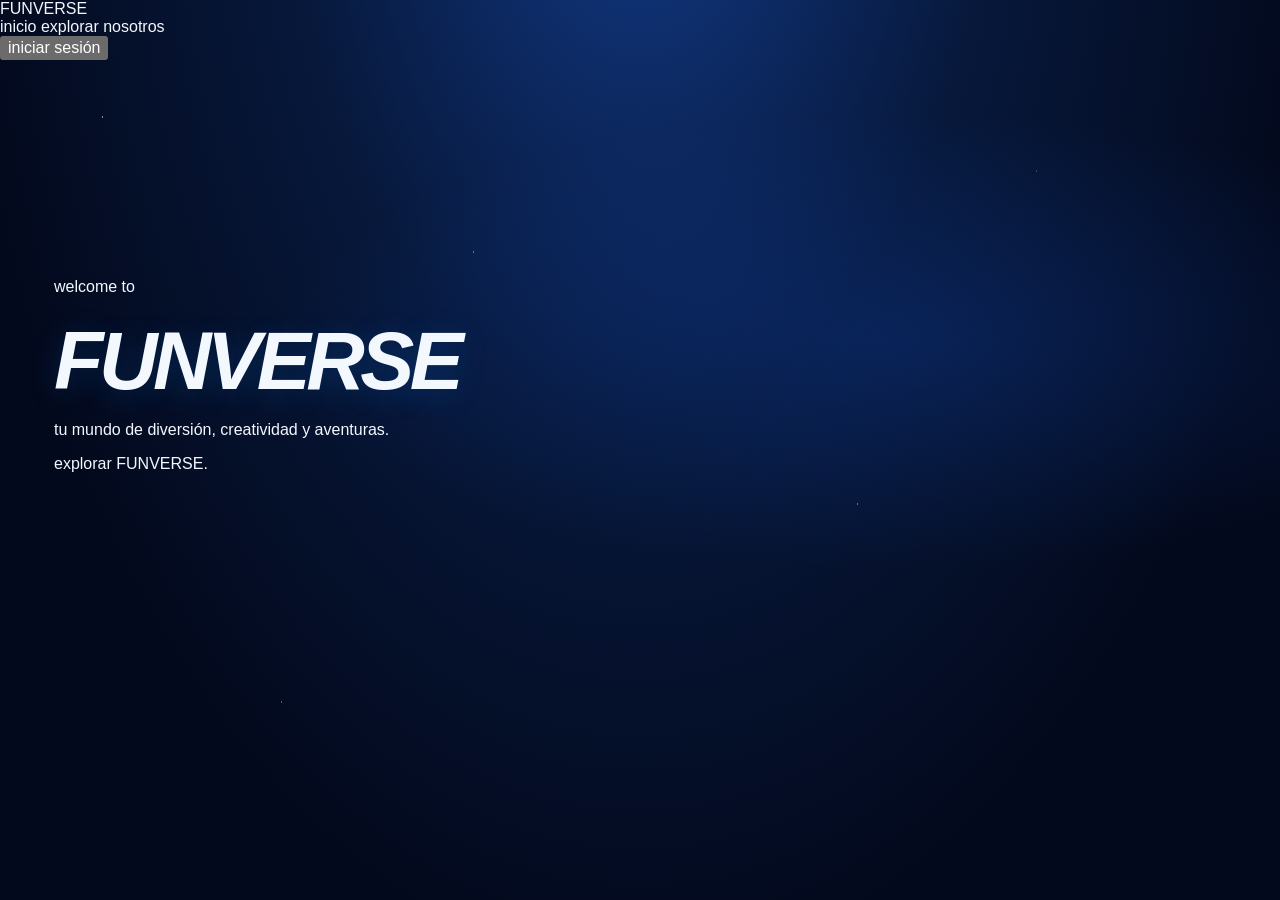
==== index.html @ 1fafbb7d "Add files via upload" ====
<!DOCTYPE html>

<html lang="es">

<head>
    <meta charset="UTF-8">
    <meta name="viewport" content="width=device-width, intial-scale=1.0">
    
    <title>FUNVERSE | Tu mundo de diversión</title>
    <link rel="stylesheet" href="style.css"
</head>
<body>
    <!-- ENCABEZADO -->
     <header class="navbar">
        <div class="logo">
            <span> FUNVERSE </span>
        </div>

        <NAV>
            <A href="#inicio">inicio</A>
            <A href="#secciones">explorar</A>
            <A href="#nosotros">nosotros</A>
        </NAV>

        <button class="login-button">
            iniciar sesión
        </button>
     </header>

     <!-- portada -->
      <main>
        <section class="hero" id="inicio">
            <div class="hero-content">
                <p class="welcome">welcome to</p>
                <h1>FUNVERSE</h1>

                <p class="subtitle">
                    tu mundo de diversión, creatividad y aventuras.
                </p>

                <a href="#secciones" class="explore-button">
                    explorar FUNVERSE.
                </a>
            </div>
        </section>

        <!-- secciones -->
         <section class
      </main>
</body>
---- style.css ----
:root{color-scheme:dark;--ink:#f9f7ff;--muted:#aaa7c3;--night:#111027;--night-2:#17152f;--line:rgba(255,255,255,.12);--violet:#a78bfa;--pink:#ff8bbb;--lime:#d1ff72;--orange:#ffbd73;--font-body:'DM Sans',sans-serif;--font-display:'Space Grotesk',sans-serif}
*{box-sizing:border-box}html{min-height:100%;overflow-y:auto;scroll-behavior:smooth;scroll-padding-top:86px}body{min-height:100vh;overflow-x:hidden;overflow-y:auto;margin:0;background:var(--night);color:var(--ink);font-family:var(--font-body);-webkit-font-smoothing:antialiased}a{color:inherit;text-decoration:none}button,input{font:inherit}.site-shell{overflow-x:clip;overflow-y:visible}.topbar{height:82px;max-width:1240px;padding:0 34px;margin:auto;display:flex;align-items:center;justify-content:space-between;position:relative;z-index:5;border-bottom:1px solid rgba(255,255,255,.07)}.brand{display:flex;align-items:center;gap:10px;font:700 18px var(--font-display);letter-spacing:.08em}.brand-light{font-weight:500;color:#c4bfdc}.brand-mark{height:29px;width:29px;border-radius:10px 10px 10px 3px;background:linear-gradient(145deg,#ff9bc5,#9d84ff 75%);display:grid;place-items:center;color:#fff;font-size:18px;box-shadow:0 0 22px #be89f548}.main-nav{display:flex;gap:38px;align-items:center;color:#c5c1d7;font-size:13px}.main-nav a,.text-link,.back-top{transition:color .2s}.main-nav a:hover,.text-link:hover,.back-top:hover{color:var(--pink)}.top-cta{padding:11px 17px;border:1px solid rgba(255,255,255,.24);border-radius:30px;font-weight:700;font-size:12px}.top-cta span{color:var(--lime);padding-left:7px}.menu-toggle{display:none}
.hero{max-width:1240px;min-height:615px;padding:83px 44px 78px;margin:auto;display:grid;grid-template-columns:1fr 1fr;align-items:center;position:relative}.hero-copy{z-index:1}.eyebrow{font-size:10px;letter-spacing:.17em;font-weight:800;color:#b7b0d2}.live-dot{display:inline-block;width:7px;height:7px;border-radius:50%;background:var(--lime);box-shadow:0 0 12px var(--lime);margin:0 8px 1px 0}.hero h1,.section-heading h2,.adventure h2,.assistant h2{font:700 clamp(48px,6vw,76px)/.99 var(--font-display);letter-spacing:-.065em;margin:25px 0 20px}.hero h1 span{color:var(--pink)}.hero-copy>p,.assistant-copy>p{max-width:410px;font-size:15px;line-height:1.75;color:#b9b5cb}.hero-actions{display:flex;align-items:center;gap:25px;margin-top:29px}.button{display:inline-flex;align-items:center;gap:19px;border-radius:30px;padding:14px 19px;font-size:12px;font-weight:800;transition:transform .2s,box-shadow .2s}.button:hover{transform:translateY(-2px)}.button-primary{background:var(--lime);color:#211e34;box-shadow:0 8px 30px #d1ff7227}.button-primary span{font-size:17px}.text-link{display:flex;align-items:center;gap:9px;font-size:11px;color:#d2cee0}.play-icon{border:1px solid #746d90;border-radius:50%;width:25px;height:25px;display:grid;place-items:center;font-size:8px;padding-left:2px}.hero-note{display:flex;align-items:center;gap:13px;margin-top:47px;color:#a8a2bd;font-size:10px;line-height:1.5}.hero-note strong{color:#f2efff}.avatar-stack{display:flex;padding-left:2px}.avatar-stack i{font-style:normal;width:27px;height:27px;display:grid;place-items:center;background:#272442;border:2px solid var(--night);border-radius:50%;margin-left:-4px;font-size:13px}.avatar-stack i:first-child{margin:0}.hero-art{height:430px;position:relative;display:grid;place-items:center}.orbit{position:absolute;border:1px solid rgba(195,161,255,.17);border-radius:50%;transform:rotate(-23deg)}.orbit-one{width:480px;height:245px}.orbit-two{width:380px;height:510px;transform:rotate(59deg);border-color:rgba(255,139,187,.11)}.planet{position:relative;width:258px;height:258px;border-radius:50%;background:radial-gradient(circle at 30% 25%,#ffe1b7 0 3%,transparent 4%),radial-gradient(circle at 34% 28%,#ffb6bc 0,#ee7bb7 31%,#a56dd9 66%,#5f5eae 100%);box-shadow:inset -25px -20px 45px #30276270,0 0 75px #c274ce38;display:grid;place-items:center;transform:rotate(-14deg)}.planet:before,.planet:after{content:'';position:absolute;border-radius:50%;background:#ffb5d2;opacity:.32}.planet:before{width:25px;height:16px;left:54px;top:82px;box-shadow:99px 78px #ffb5d2,43px 110px 0 -5px #ffd8ad}.planet:after{width:15px;height:15px;right:48px;top:55px;background:#fff1ce;opacity:.55}.planet-shine{position:absolute;inset:11px;border:1px solid #ffffff30;border-radius:50%}.planet-ring{position:absolute;width:355px;height:111px;border:8px solid transparent;border-top-color:#e6d2f2;border-bottom-color:#bb97dc;transform:rotate(-21deg);border-radius:50%;filter:drop-shadow(0 4px 5px #6c4b92)}.planet-face{position:absolute;top:113px;left:115px;color:#713772;font:700 33px var(--font-display);transform:rotate(14deg)}.planet-star{position:absolute;top:63px;right:70px;color:#fff3d1;font-size:15px}.spark{position:absolute;color:#fff;z-index:2}.spark-a{top:52px;right:85px;font-size:23px;color:var(--lime)}.spark-b{left:80px;bottom:89px;font-size:31px;color:#ffc37b}.spark-c{top:94px;left:102px;font-size:40px;color:var(--pink)}.float-card{position:absolute;z-index:3;display:flex;align-items:center;gap:10px;padding:11px 13px;border:1px solid #ffffff1d;background:#211e3bdb;backdrop-filter:blur(12px);border-radius:12px;box-shadow:0 13px 36px #09081850}.float-card b,.float-card small{display:block}.float-card b{font-size:10px}.float-card small{font-size:9px;color:#aaa5c2;margin-top:3px}.float-card-top{top:66px;left:10px}.float-card-bottom{bottom:63px;right:0}.mini-icon{width:30px;height:30px;border-radius:9px;display:grid;place-items:center}.mini-icon.pink{background:#ff8bbb24;color:var(--pink)}.mini-icon.yellow{background:#d1ff7220;color:var(--lime)}.card-arrow{color:#a69dca;margin-left:8px}.art-caption{position:absolute;right:18px;bottom:10px;font-size:8px;letter-spacing:.18em;color:#aaa5c2}.art-caption span{color:var(--pink);padding-left:5px}.scroll-cue{position:absolute;bottom:23px;left:46px;color:#77718f;font-size:8px;letter-spacing:.16em;display:flex;align-items:center;gap:10px}.scroll-cue span{height:27px;width:17px;border:1px solid #655e7f;border-radius:12px;position:relative}.scroll-cue span:after{content:'';position:absolute;top:5px;left:7px;width:2px;height:5px;background:var(--lime);border-radius:2px}
.worlds{max-width:1240px;margin:0 auto;padding:101px 44px 110px}.section-heading{display:flex;align-items:end;justify-content:space-between;margin-bottom:37px}.section-heading h2,.assistant h2{font-size:47px;line-height:1.06;margin:15px 0 0}.section-heading h2 span,.assistant h2 span{color:var(--violet)}.heading-star{color:var(--pink);margin-left:7px}.section-heading>p{color:#9994ae;font-size:12px;line-height:1.7;margin:0 0 4px}.world-grid{display:grid;grid-template-columns:repeat(4,1fr);gap:14px}.world-card{min-width:0;border-radius:17px;border:1px solid #ffffff13;background:#19172f;overflow:hidden;transition:transform .25s,border-color .25s}.world-card:hover{transform:translateY(-5px);border-color:#ffffff38}.card-number{display:block;padding:16px 16px 0;color:#aaa4bf;font-size:8px;letter-spacing:.14em;font-weight:800}.world-art{height:172px;margin:0 12px;position:relative;display:grid;place-items:center;overflow:hidden}.world-info{padding:14px 15px 17px;border-top:1px solid #ffffff10;display:flex;align-items:center;justify-content:space-between;gap:8px}.world-info b,.world-info small{display:block}.world-info b{font:700 12px var(--font-display);letter-spacing:.06em}.world-info small{font-size:9px;color:#9994ae;margin-top:5px;white-space:nowrap}.round-arrow{width:29px;height:29px;border:1px solid #ffffff24;border-radius:50%;display:grid;place-items:center;font-size:12px;color:#ded9f0;transition:background .2s,color .2s}.world-card:hover .round-arrow{background:var(--lime);color:#211e34}.card-games{background:linear-gradient(145deg,#242044,#18162e)}.card-friends{background:linear-gradient(145deg,#2a1c3c,#18162e)}.card-academy{background:linear-gradient(145deg,#1d2940,#18162e)}.card-assistant{background:linear-gradient(145deg,#33213b,#18162e)}.game-planet{height:96px;width:96px;border-radius:50%;display:grid;place-items:center;font-size:44px;background:radial-gradient(circle at 33% 30%,#fff1ad,#ffae86 45%,#bf6ddb 95%);box-shadow:0 0 40px #ffac9d55;transform:rotate(-12deg)}.game-orbit{position:absolute;font-size:25px;top:28px;right:57px;color:#ffca7e}.mini-moon{position:absolute;color:#c5a9ff;bottom:27px;left:65px;font-size:15px}.friend{position:absolute;width:69px;height:78px;display:grid;place-items:center;font-size:42px;filter:drop-shadow(0 8px 7px #08071670)}.friend-one{left:27px;top:48px;transform:rotate(-10deg)}.friend-two{left:88px;top:29px;z-index:1;font-size:53px}.friend-three{right:24px;top:52px;transform:rotate(10deg)}.friend-heart{position:absolute;right:45px;top:31px;color:var(--pink);font-size:15px}.book{position:absolute;display:grid;place-items:center;border-radius:5px 13px 13px 5px;box-shadow:7px 10px 17px #0d0b1c75}.book-back{height:83px;width:62px;transform:rotate(14deg) translate(20px,-4px);background:#8e80e8;color:#e9d5ff;font-size:24px}.book-front{height:100px;width:78px;transform:rotate(-8deg) translate(-10px,3px);background:#ffc477;color:#562f69;font:700 40px var(--font-display);border-left:5px solid #ff9f84}.academy-spark{position:absolute;color:var(--lime);right:52px;top:35px;font-size:25px}.bot-aura{position:absolute;width:120px;height:120px;border-radius:50%;background:#be73df20;box-shadow:0 0 45px #c47bdb30}.bot-face{z-index:1;position:relative;width:96px;height:79px;border:3px solid #e9c2ff;border-radius:27px;background:linear-gradient(145deg,#a66bd0,#695cc0);box-shadow:inset -8px -9px 17px #44378580,0 13px 24px #120d2d8c;display:flex;justify-content:center;gap:15px;padding-top:22px}.bot-face i{width:8px;height:10px;border-radius:50%;background:#fff2cf;box-shadow:0 0 8px #fff}.bot-face b{position:absolute;top:43px;font:700 20px var(--font-display);color:#fff2cf}.bot-spark{position:absolute;right:53px;top:39px;color:var(--lime);font-size:20px}
.adventure{position:relative;max-width:1152px;min-height:336px;margin:0 auto 100px;padding:59px 66px;overflow:hidden;border:1px solid #ffffff10;border-radius:24px;background:linear-gradient(110deg,#36274e,#2d2948 56%,#242648)}.adventure:before{content:'';position:absolute;inset:0;background:radial-gradient(ellipse at 76% 45%,#9872c64a,transparent 38%);pointer-events:none}.adventure-glow{position:absolute;width:240px;height:240px;border-radius:50%;background:#ff8bbb13;filter:blur(50px);right:0;top:20px}.adventure-copy{position:relative;z-index:2}.adventure h2{font-size:39px;line-height:1.12;letter-spacing:-.05em;margin:17px 0 11px}.adventure h2 span{color:var(--pink)}.adventure-copy>p{font-size:11px;color:#c3bdd3;max-width:355px;line-height:1.7;margin:0 0 19px}.button-light{background:#fff1;color:#fff;border:1px solid #ffffff55;padding:12px 16px}.button-light span{font-size:16px;color:var(--lime)}.adventure-scene{position:absolute;right:65px;top:0;width:410px;height:100%;display:grid;place-items:center}.scene-orbit{position:absolute;width:360px;height:130px;border:1px solid #ffffff38;border-radius:50%;transform:rotate(-17deg)}.scene-planet{width:177px;height:177px;border-radius:50%;background:radial-gradient(circle at 32% 28%,#d5c3ff,#8f75d7 46%,#57439f 100%);box-shadow:inset -17px -14px 28px #3b2f8a75,0 0 54px #a887ff55;display:grid;place-items:center;transform:rotate(-13deg);position:relative}.scene-planet:after{content:'';position:absolute;width:245px;height:71px;border:7px solid #ffb587;border-left-color:#ffdcaf;border-right-color:#fa9eac;border-radius:50%;transform:rotate(-19deg);filter:drop-shadow(0 5px 6px #241c48)}.scene-planet span{font:700 25px var(--font-display);color:#fff4da;transform:rotate(13deg);text-shadow:0 2px 8px #6048a2}.scene-stars{position:absolute;top:45px;left:33px;color:#f4dcff;font-size:16px;line-height:2;letter-spacing:.2em}.scene-comet{position:absolute;right:30px;top:65px;color:var(--lime);font-size:27px}.scene-label{position:absolute;bottom:38px;right:28px;color:#c7bddc;font-size:8px;letter-spacing:.16em}.scene-label span{color:var(--lime);letter-spacing:.4em;margin-left:9px}
.assistant{max-width:1070px;margin:0 auto;padding:5px 44px 109px;display:grid;grid-template-columns:.9fr 1fr;gap:85px;align-items:center}.assistant-visual{height:300px;position:relative;display:grid;place-items:center}.assistant-orbit{width:240px;height:240px;border:1px solid #c58cf62b;border-radius:50%;position:absolute;box-shadow:0 0 60px #a974d815}.assistant-orbit:before,.assistant-orbit:after{content:'';position:absolute;border:1px solid #ff9bcb2a;border-radius:50%;inset:19px;transform:rotate(56deg) scaleX(1.45)}.assistant-orbit:after{inset:35px;transform:rotate(-50deg) scaleX(1.6)}.assistant-bot{position:relative;z-index:1;width:150px;height:144px;border:4px solid #e6c1ff;border-radius:47px;background:linear-gradient(145deg,#b379dc,#7762d1 70%,#6059b7);box-shadow:inset -14px -15px 22px #51449f94,0 15px 45px #9463d84a;display:grid;place-items:center}.antenna{position:absolute;height:24px;width:4px;background:#e6c1ff;top:-24px;left:69px}.antenna:before{content:'';position:absolute;width:12px;height:12px;border-radius:50%;background:var(--lime);left:-4px;top:-8px;box-shadow:0 0 12px #d1ff72}.bot-glass{position:relative;width:112px;height:72px;background:#352d70;border:3px solid #d7b7ff;border-radius:26px;display:flex;justify-content:center;gap:25px;padding-top:18px;box-shadow:inset 0 0 16px #1b1945}.bot-glass span{height:12px;width:12px;border-radius:50%;background:#dbffad;box-shadow:0 0 13px #d1ff72}.bot-glass b{position:absolute;top:38px;font:700 26px var(--font-display);color:#ffd4ea}.bot-cheek{position:absolute;top:89px;width:13px;height:8px;border-radius:50%;background:#ff9bca}.bot-cheek.left{left:20px}.bot-cheek.right{right:20px}.assistant-star{position:absolute;font-size:24px;color:var(--lime)}.star-left{left:50px;top:71px}.star-right{right:30px;bottom:77px;color:var(--pink);font-size:29px}.assistant-tag{position:absolute;bottom:7px;padding:9px 14px;border-radius:20px;border:1px solid #ffffff1c;background:#201c3b;color:#f5efff;font-size:9px;font-weight:800;letter-spacing:.1em}.assistant-tag span{color:#aaa3bf;font-weight:500;letter-spacing:0;margin-left:7px}.assistant h2{font-size:49px;margin:14px 0}.assistant-copy>p{font-size:12px;max-width:395px;margin:0 0 18px}.idea-form{max-width:380px;display:flex;background:#1a1831;border:1px solid #ffffff24;border-radius:30px;padding:5px 5px 5px 17px;transition:border-color .2s}.idea-form:focus-within{border-color:#b58df4}.idea-form input{flex:1;min-width:0;background:transparent;border:0;outline:0;color:#fff;font-size:11px}.idea-form input::placeholder{color:#77728f}.idea-form button{width:34px;height:34px;border:0;border-radius:50%;background:var(--lime);color:#242039;font-size:19px;cursor:pointer;transition:transform .2s}.idea-form button:hover{transform:translateX(2px)}.demo-note{font-size:9px!important;color:#89839f!important;margin:9px 0 0!important}.assistant-reply{min-height:19px;font-size:11px;color:var(--lime);margin-top:8px;line-height:1.5}.manifesto{padding:69px 20px 63px;text-align:center;background:linear-gradient(180deg,#17152f,#1d1939);border-top:1px solid #ffffff0c;border-bottom:1px solid #ffffff0c}.manifesto-inner{position:relative;max-width:730px;margin:auto}.manifesto-star{font-size:18px;color:var(--pink)}.manifesto p{font:600 clamp(23px,3vw,34px)/1.38 var(--font-display);letter-spacing:-.035em;margin:13px 0 17px}.manifesto p span{color:#c4a4ff}.manifesto-note{font-size:8px;color:#8d86a7;letter-spacing:.19em}.footer{max-width:1240px;margin:auto;min-height:88px;padding:20px 34px;display:flex;align-items:center;justify-content:space-between}.footer .brand{font-size:14px}.footer .brand-mark{width:24px;height:24px;font-size:14px;border-radius:8px 8px 8px 3px}.footer p{font-size:10px;color:#9690aa}.footer p span{color:var(--pink)}.back-top{font-size:10px;color:#c4bfd3}.sr-only{position:absolute;width:1px;height:1px;padding:0;margin:-1px;overflow:hidden;clip:rect(0,0,0,0);white-space:nowrap;border:0}
@media(max-width:900px){.hero{padding-left:32px;padding-right:32px;grid-template-columns:1.04fr .96fr}.hero-art{transform:scale(.83);margin:0 -30px}.worlds{padding-left:32px;padding-right:32px}.world-grid{grid-template-columns:repeat(2,1fr)}.world-art{height:165px}.adventure{margin-left:30px;margin-right:30px;padding-left:45px}.adventure-scene{right:15px;transform:scale(.8)}.assistant{gap:38px;padding-left:32px;padding-right:32px}}
@media(max-width:650px){html{scroll-padding-top:70px}.topbar{height:68px;padding:0 20px}.brand{font-size:16px}.brand-mark{width:26px;height:26px}.top-cta{padding:9px 12px;font-size:10px;margin-left:auto;margin-right:11px}.menu-toggle{display:flex;order:3;width:35px;height:35px;background:transparent;border:1px solid #ffffff2e;border-radius:50%;flex-direction:column;align-items:center;justify-content:center;gap:5px}.menu-toggle span{width:13px;height:1px;background:#fff}.main-nav{display:none;position:absolute;top:61px;left:12px;right:12px;padding:16px;background:#211e3b;border:1px solid #ffffff22;border-radius:14px;box-shadow:0 18px 40px #080715a6;flex-direction:column;align-items:stretch;gap:0}.main-nav.open{display:flex}.main-nav a{padding:13px 10px;border-bottom:1px solid #ffffff10}.main-nav a:last-child{border:0}.hero{padding:61px 23px 56px;display:flex;flex-direction:column;align-items:stretch;min-height:0}.hero h1{font-size:clamp(51px,13vw,68px);margin:20px 0 16px}.hero-copy>p{font-size:13px;max-width:360px}.hero-actions{gap:14px;flex-wrap:wrap;margin-top:22px}.button{padding:13px 15px;gap:11px;font-size:11px}.text-link{font-size:10px}.hero-note{margin-top:25px}.hero-art{height:315px;transform:scale(.76);transform-origin:top center;margin:24px -55px -47px}.planet{width:235px;height:235px}.orbit-one{width:420px;height:220px}.orbit-two{height:450px}.float-card-top{left:4px}.float-card-bottom{right:0}.scroll-cue{display:none}.worlds{padding:69px 20px 75px}.section-heading{display:block;margin-bottom:24px}.section-heading h2{font-size:40px}.section-heading>p{margin-top:13px}.world-grid{gap:10px}.world-card{border-radius:14px}.card-number{font-size:7px;padding:13px 11px 0}.world-art{height:132px;margin:0 5px}.world-info{padding:12px 10px 13px;align-items:flex-start}.world-info b{font-size:10px}.world-info small{font-size:8px;white-space:normal;line-height:1.4;max-width:120px}.round-arrow{width:25px;height:25px;flex:0 0 25px;font-size:11px}.game-planet{width:76px;height:76px;font-size:36px}.friend-one{left:8px}.friend-two{left:57px}.friend-three{right:7px}.book-front{transform:rotate(-8deg) translate(-10px,3px) scale(.87)}.book-back{transform:rotate(14deg) translate(16px,-4px) scale(.87)}.adventure{margin:0 17px 74px;padding:37px 25px 230px;border-radius:19px}.adventure h2{font-size:32px}.adventure-copy>p{font-size:10px}.adventure-scene{top:auto;bottom:-13px;right:50%;transform:translateX(50%) scale(.68);transform-origin:center bottom;height:250px;width:390px}.scene-label{bottom:27px}.assistant{display:flex;flex-direction:column;gap:28px;padding:0 24px 69px;align-items:stretch}.assistant-visual{order:2;height:250px}.assistant-copy{order:1}.assistant h2{font-size:43px}.assistant-copy>p{font-size:11px}.assistant-orbit{width:207px;height:207px}.assistant-bot{transform:scale(.86)}.manifesto{padding:52px 18px}.manifesto p{font-size:24px}.manifesto-note{font-size:7px}.footer{padding:18px 20px;min-height:75px}.footer .brand{font-size:12px;gap:7px}.footer .brand-mark{width:21px;height:21px;font-size:12px}.footer p{max-width:105px;text-align:center;font-size:8px;line-height:1.5}.back-top{font-size:8px}}
@media(prefers-reduced-motion:reduce){*,*::before,*::after{scroll-behavior:auto!important;transition:none!important}}

/* Tres mundos de juego */
.world-grid{grid-template-columns:repeat(3,minmax(0,1fr))}.tile-art{height:172px}.jenga-art{background:radial-gradient(ellipse at 50% 80%,#f5b97725,transparent 57%)}.jenga-stack{position:relative;width:112px;height:111px;display:flex;flex-direction:column-reverse;justify-content:center;gap:3px;transform:perspective(260px) rotateX(8deg);filter:drop-shadow(0 13px 11px #08071670)}.jenga-stack i{height:9px;width:100%;border-radius:3px;background:linear-gradient(90deg,#c27782,#f4ba8d 24%,#f8d3a0 68%,#d7858b);border:1px solid #ffd9b743;position:relative}.jenga-stack i:nth-child(3n+2){width:86%;align-self:center;background:linear-gradient(90deg,#7d75cb,#a99eea 32%,#c6aff3 71%,#8277d0)}.jenga-stack i:nth-child(4n){transform:translateX(8px) rotate(-4deg)}.jenga-stack i:nth-child(7){transform:translateX(-8px) rotate(4deg);background:#f3c579}.jenga-art .game-orbit{top:32px;right:34px}.gato-art{background:radial-gradient(ellipse at 50% 60%,#dc8cf525,transparent 62%)}.gato-mark{position:absolute;font:700 61px var(--font-display);text-shadow:0 0 22px currentColor}.gato-x{color:#ff9dc7;left:46px;top:27px;transform:rotate(-9deg)}.gato-o{color:#a9a0ff;right:42px;top:55px;font-size:64px}.gato-x2{color:#d3ff7d;right:59px;top:17px;font-size:33px}.blocks-art{background:radial-gradient(ellipse at 50% 65%,#85a5ff26,transparent 65%);font:700 45px var(--font-display);color:#b69bff;display:grid;grid-template-columns:repeat(3,42px);grid-template-rows:repeat(2,42px);gap:3px;align-content:center;justify-content:center;text-shadow:0 5px 13px #a18cff80}.blocks-art span:nth-child(2){color:#ff9cbd;transform:translateY(17px)}.blocks-art span:nth-child(3){color:#d2ff77;transform:translateX(20px)}.blocks-art span:nth-child(4){color:#ffcb79;transform:translateY(13px)}
.jenga-section{max-width:1152px;margin:0 auto 84px;padding:42px;display:grid;grid-template-columns:.72fr 1.28fr;gap:38px;align-items:center;border:1px solid #ffffff13;border-radius:25px;background:linear-gradient(130deg,#201b3d,#19172f 56%,#292143);box-shadow:0 30px 90px #07061545}.jenga-copy h2{font:700 clamp(41px,4.7vw,58px)/.99 var(--font-display);letter-spacing:-.065em;margin:18px 0}.jenga-copy h2 span{color:var(--orange)}.jenga-copy>p{font-size:12px;line-height:1.8;color:#b9b5cb;max-width:320px}.jenga-tip{margin-top:22px;font-size:10px;color:#d8d3e7}.jenga-tip span{color:var(--lime);margin-right:7px}.jenga-controls{display:flex;flex-direction:column;align-items:flex-start;gap:13px;margin-top:23px}.jenga-controls #jenga-status{font-size:10px;color:#aaa4bd}.jenga-controls #jenga-score{color:var(--lime);font-size:15px}.jenga-board{position:relative;overflow:hidden;border:1px solid #ffffff1a;border-radius:17px;background:radial-gradient(ellipse at 50% 75%,#8a67cc21,transparent 63%),linear-gradient(160deg,#141329,#1b1933);box-shadow:inset 0 0 45px #08071775}.jenga-topline,.jenga-footer{height:36px;display:flex;justify-content:space-between;align-items:center;padding:0 15px;color:#8983a2;font-size:8px;letter-spacing:.13em}.physics-label{color:#c9c4dc}.physics-label i,.buddy-dot{display:inline-block;width:6px;height:6px;border-radius:50%;background:#d1ff72;box-shadow:0 0 10px #d1ff72;margin-right:5px}.jenga-board canvas{display:block;width:100%;aspect-ratio:1.58;touch-action:none;cursor:grab}.jenga-board canvas:active{cursor:grabbing}.jenga-footer{border-top:1px solid #ffffff10;color:#79738e}.physics-error{padding:14px;color:#ffbe88;font-size:11px;text-align:center}.coming-games{max-width:1152px;margin:-22px auto 90px;padding:0 0;display:grid;grid-template-columns:1fr 1fr;gap:14px}.coming-card{scroll-margin-top:95px;border:1px solid #ffffff13;border-radius:16px;background:#19172f;padding:19px;display:flex;align-items:center;gap:15px;position:relative;overflow:hidden}.coming-card:after{content:'';position:absolute;width:100px;height:100px;right:-37px;top:-43px;border-radius:50%;background:#ac8eff12;filter:blur(5px)}.coming-icon{flex:0 0 52px;height:52px;display:grid;place-items:center;border-radius:14px;background:#ac8eff1c;color:#c0a6ff;font:700 21px var(--font-display)}.blocks-mini{color:#ffa4c6;background:#ff9bc61c}.coming-card .eyebrow{font-size:8px}.coming-card h3{font:700 16px var(--font-display);margin:7px 0 4px}.coming-card p{margin:0;color:#9f99b5;font-size:10px}.coming-lock{position:absolute;right:19px;color:#8f83b0;font-size:16px}
.buddy-dock{position:fixed;z-index:12;right:22px;bottom:20px;display:flex;flex-direction:column;align-items:flex-end;gap:10px}.buddy-button{height:52px;padding:5px 15px 5px 6px;border:1px solid #ffffff40;border-radius:30px;background:#282342;color:#f8f5ff;display:flex;align-items:center;gap:9px;font:700 9px var(--font-display);letter-spacing:.08em;box-shadow:0 10px 34px #06051190;cursor:pointer}.buddy-avatar{position:relative;width:38px;height:38px;border-radius:50%;background:linear-gradient(140deg,#b783eb,#7366d2);border:2px solid #e9cbff;display:flex;align-items:center;justify-content:center;gap:5px}.buddy-avatar i{height:5px;width:5px;border-radius:50%;background:#e5ffb8}.buddy-avatar b{position:absolute;top:17px;color:#ffe1f0;font-size:11px}.buddy-ping{width:7px;height:7px;background:var(--lime);border-radius:50%;box-shadow:0 0 8px var(--lime);margin-left:1px}.buddy-panel{width:264px;border-radius:18px;padding:15px;background:#211e3b;border:1px solid #ffffff27;box-shadow:0 15px 50px #050411b8}.buddy-panel-head{display:flex;align-items:center;font:700 10px var(--font-display);letter-spacing:.08em}.buddy-panel-head button{margin-left:auto;border:0;background:transparent;color:#cfc7e5;font-size:19px;cursor:pointer}.buddy-panel>p{font-size:11px;line-height:1.55;color:#c1bad4}.buddy-suggestions{display:flex;flex-direction:column;gap:6px}.buddy-suggestions button{border:1px solid #ffffff1a;border-radius:10px;background:#ffffff08;color:#e6dff5;text-align:left;padding:9px 10px;font-size:10px;cursor:pointer}.buddy-suggestions button:hover{border-color:#c1a1ff;color:white}.buddy-reply{min-height:29px;margin-top:10px;padding:9px;border-radius:9px;background:#d1ff7210;color:#d7ff9f;font-size:10px;line-height:1.5}
@media(max-width:900px){.world-grid{grid-template-columns:repeat(2,minmax(0,1fr))}.jenga-section{margin-left:25px;margin-right:25px;padding:28px;gap:23px}.coming-games{margin-left:25px;margin-right:25px}.tile-art{height:152px}}
@media(max-width:650px){.world-grid{grid-template-columns:1fr}.world-card{display:grid;grid-template-columns:1fr 1fr;grid-template-rows:27px 1fr;align-items:center;min-height:145px}.world-card .card-number{grid-column:1/-1}.world-art{grid-column:1;grid-row:2;height:105px;width:auto}.world-info{grid-column:2;grid-row:2;border-top:0;padding:8px 12px 8px 0}.world-info small{max-width:150px}.jenga-section{display:flex;flex-direction:column;align-items:stretch;margin:0 17px 60px;padding:26px 18px;gap:23px;border-radius:19px}.jenga-copy h2{font-size:43px;margin:13px 0}.jenga-copy>p{font-size:11px}.jenga-controls{flex-direction:row;align-items:center;justify-content:space-between;margin-top:16px}.jenga-controls .button{font-size:10px}.jenga-board{border-radius:13px}.jenga-topline,.jenga-footer{padding:0 10px;font-size:7px}.coming-games{display:flex;flex-direction:column;margin:0 17px 64px;gap:10px}.coming-card{padding:15px}.coming-icon{width:45px;height:45px;flex-basis:45px}.coming-card h3{font-size:14px}.coming-card p{max-width:205px;line-height:1.4}.buddy-dock{right:12px;bottom:12px}.buddy-button{height:47px;font-size:8px}.buddy-avatar{width:35px;height:35px}.buddy-panel{width:min(264px,calc(100vw - 24px))}}

.assistant-messages,.buddy-messages{display:flex;flex-direction:column;gap:7px;overflow:auto;overscroll-behavior:contain;scrollbar-width:thin;scrollbar-color:#6e638c transparent}.assistant-messages{max-width:400px;max-height:190px;margin:12px 0}.buddy-messages{max-height:210px;margin:8px 0}.chat-bubble{width:fit-content;max-width:92%;padding:9px 11px;border-radius:12px;font-size:10px;line-height:1.55;white-space:pre-wrap;overflow-wrap:anywhere}.from-assistant{align-self:flex-start;background:#a985ed19;border:1px solid #c7a8ff20;color:#e9e2f7;border-bottom-left-radius:4px}.from-user{align-self:flex-end;background:#d1ff7217;border:1px solid #d1ff7224;color:#e8ffd1;border-bottom-right-radius:4px}.buddy-form{display:flex;gap:5px;padding:4px 5px 4px 11px;border-radius:23px;border:1px solid #ffffff2a;background:#17152f}.buddy-form:focus-within{border-color:#b99cf4}.buddy-form input{width:100%;min-width:0;border:0;outline:0;background:transparent;color:#fff;font-size:10px}.buddy-form input::placeholder{color:#817a98}.buddy-form button{flex:0 0 30px;height:30px;border:0;border-radius:50%;background:var(--lime);color:#241f39;font-size:17px;cursor:pointer}.buddy-suggestions{display:flex;gap:6px;margin-top:8px}.buddy-suggestions button{flex:1;min-width:0;text-align:center;font-size:9px;padding:7px 5px}.buddy-privacy{margin:8px 2px 0!important;font-size:8px!important;color:#88819d!important}

/* Juegos completos, biblioteca y acceso de FUNVERSE */
[hidden]{display:none!important}.top-actions{display:flex;align-items:center;gap:10px}.account-button{padding:10px 14px;border:1px solid #ffffff20;border-radius:28px;background:#ffffff08;color:#eee9fa;font-size:11px;font-weight:700;cursor:pointer;transition:border-color .2s,background .2s}.account-button:hover{border-color:#c4a7ff90;background:#a985ed20}
button:focus-visible,a:focus-visible,input:focus-visible,select:focus-visible,video:focus-visible{outline:2px solid var(--lime);outline-offset:3px}
.play-section{max-width:1152px;margin:0 auto 88px;display:grid;gap:18px}.play-card{scroll-margin-top:95px;position:relative;border:1px solid #ffffff14;border-radius:24px;background:linear-gradient(135deg,#211d3c,#19172f 58%,#25203e);box-shadow:0 25px 70px #07061535;overflow:hidden}.gato-game{padding:38px 46px;display:grid;grid-template-columns:.82fr 1fr;gap:45px;align-items:center}.play-copy h2,.block-game-head h2{font:700 clamp(38px,4.4vw,53px)/.97 var(--font-display);letter-spacing:-.065em;margin:15px 0}.play-copy h2 span,.block-game-head h2 span{color:#c2a5ff}.play-copy>p{max-width:315px;color:#b9b5cb;font-size:12px;line-height:1.8}.game-status{min-height:37px;margin:18px 0 10px;color:#d9d2eb;font-size:11px}.gato-game .button{margin-top:5px}.tic-area{justify-self:center;width:min(100%,390px)}.tic-board{display:grid;grid-template-columns:repeat(3,minmax(0,1fr));gap:9px;padding:12px;border:1px solid #ffffff16;border-radius:21px;background:radial-gradient(ellipse at 50% 10%,#a881ed20,transparent 75%),#141329;box-shadow:inset 0 0 45px #09081950}.tic-cell{aspect-ratio:1;border:1px solid #ffffff12;border-radius:14px;background:#ffffff07;color:#fff;font:700 clamp(45px,8vw,68px)/1 var(--font-display);cursor:pointer;transition:background .17s,transform .17s,border-color .17s}.tic-cell:not(:disabled):hover{transform:scale(.96);background:#b79af31c;border-color:#c4a7ff80}.tic-cell:disabled{cursor:default}.tic-cell.mark-x{color:#ff9fc7;text-shadow:0 0 25px #ff8bbb5c}.tic-cell.mark-o{color:#bca5ff;text-shadow:0 0 25px #a78bfa60}.tic-legend{display:flex;justify-content:center;align-items:center;flex-wrap:wrap;gap:14px;padding:13px 4px 0;color:#aaa4bd;font-size:9px}.tic-legend b{font-size:13px}.tic-x{color:#ff9fc7}.tic-o{color:#bca5ff}.tic-note{color:#77728e}
.block-game{padding:35px 42px;background:linear-gradient(135deg,#1d2940,#19172f 57%,#282344)}.block-game-head{display:flex;align-items:flex-start;justify-content:space-between;gap:20px}.block-game-head h2{font-size:43px;margin-bottom:23px}.button-quiet{border:1px solid #ffffff28;background:#ffffff08;color:#f3edff;padding:11px 15px;cursor:pointer}.button-quiet:hover{background:#ffffff13}.block-layout{display:grid;grid-template-columns:minmax(0,1fr) 190px;gap:28px;align-items:start}.block-scoreline{display:flex;justify-content:space-between;max-width:510px;margin:0 auto 10px;color:#89839f;font-size:8px;letter-spacing:.13em}.block-scoreline b{color:#e9e2f7;font:700 14px var(--font-display);letter-spacing:0;margin-left:6px}.block-board{width:min(100%,510px);aspect-ratio:1;display:grid;grid-template-columns:repeat(8,minmax(0,1fr));gap:5px;margin:0 auto;padding:9px;border:1px solid #ffffff18;border-radius:17px;background:#111027;box-shadow:inset 0 0 38px #09081866;touch-action:manipulation}.block-cell{min-width:0;min-height:0;border:1px solid #ffffff0c;border-radius:5px;background:#ffffff0b;cursor:pointer;padding:0;transition:background .12s,transform .12s}.block-cell:not(:disabled):hover{background:#ffffff17}.block-cell.filled{background:linear-gradient(145deg,color-mix(in srgb,var(--block-color) 94%,white),var(--block-color));border-color:#ffffff67;box-shadow:inset 0 2px 4px #ffffff45,0 3px 8px color-mix(in srgb,var(--block-color) 25%,transparent)}.block-cell.preview{background:color-mix(in srgb,var(--block-color,#bba4ff) 75%,transparent);border-color:#ffffff9c;transform:scale(.93)}.block-cell:disabled{cursor:default}.block-status{max-width:510px;min-height:28px;margin:12px auto 0;color:#c5bfd7;font-size:10px;line-height:1.6}.pieces-panel{padding:16px;border:1px solid #ffffff14;border-radius:16px;background:#ffffff06}.piece-rack{display:grid;grid-template-columns:1fr;gap:8px;margin:12px 0}.piece-choice{min-height:68px;border:1px solid #ffffff18;border-radius:12px;background:#ffffff08;color:#ebe5f9;display:grid;place-items:center;cursor:pointer;transition:border-color .15s,background .15s,transform .15s}.piece-choice:hover:not(:disabled){transform:translateY(-2px);border-color:#b99df4a8}.piece-choice.selected{border-color:#d1ff72;background:#d1ff7210;box-shadow:0 0 18px #d1ff7214}.piece-choice:disabled{cursor:default;opacity:.43}.piece-choice.used{font-size:17px;color:var(--lime)}.piece-shape{display:grid;grid-template-columns:repeat(var(--piece-cols),13px);grid-template-rows:repeat(var(--piece-rows),13px);gap:3px}.piece-shape i{border-radius:3px;background:var(--block-color);box-shadow:inset 0 1px 2px #ffffff6e}.pieces-panel>p{color:#9690aa;font-size:9px;line-height:1.6;margin:9px 0 0}
.video-section{max-width:1152px;margin:0 auto 100px;padding:0}.video-section .section-heading{margin-bottom:24px}.video-admin{display:flex;align-items:center;gap:18px;margin-bottom:19px;padding:15px 18px;border:1px solid #d1ff7226;border-radius:15px;background:#d1ff7209}.video-admin>div{display:flex;flex-direction:column;gap:4px}.video-admin b{font:700 12px var(--font-display)}.video-admin small{font-size:9px;color:#a8a2bd}.upload-button{cursor:pointer;white-space:nowrap}.video-admin #upload-status{font-size:10px;color:#d1ff72}.video-grid{display:grid;grid-template-columns:repeat(3,minmax(0,1fr));gap:14px}.video-empty{grid-column:1/-1;min-height:155px;display:flex;flex-direction:column;align-items:center;justify-content:center;padding:25px;border:1px dashed #ffffff25;border-radius:19px;background:#ffffff04;text-align:center}.video-empty>span{font-size:20px;color:var(--pink);margin-bottom:9px}.video-empty>b{font:700 14px var(--font-display)}.video-empty>p{margin:7px 0 0;color:#9f99b5;font-size:10px}.video-card{min-width:0;overflow:hidden;border:1px solid #ffffff18;border-radius:16px;background:#19172f}.video-card video{display:block;width:100%;aspect-ratio:16/9;background:#0c0b19;object-fit:contain}.video-card-info{padding:13px}.video-card-info h3{margin:0 0 6px;font:700 13px var(--font-display);overflow-wrap:anywhere}.video-card-info>span{color:#9690aa;font-size:9px}.video-remove{display:block;margin-top:11px;padding:7px 10px;border:1px solid #ff8bbb40;border-radius:20px;background:#ff8bbb0c;color:#ffc0d6;font-size:9px;cursor:pointer}
.account-dialog{width:min(460px,calc(100% - 30px));padding:27px;border:1px solid #ffffff2c;border-radius:22px;background:#201d3a;color:#f8f5ff;box-shadow:0 25px 100px #060511b8}.account-dialog::backdrop{background:#090817bf;backdrop-filter:blur(5px)}.account-dialog-head{display:flex;justify-content:space-between;align-items:flex-start}.account-dialog-head h2{font:700 35px/.98 var(--font-display);letter-spacing:-.06em;margin:10px 0}.account-dialog-head h2 span{color:#c2a5ff}.account-dialog-head>button{width:33px;height:33px;border:1px solid #ffffff26;border-radius:50%;background:#ffffff08;color:white;font-size:20px;cursor:pointer}.account-intro{margin:5px 0 19px;color:#aaa4bd;font-size:11px}.account-form{display:grid;gap:14px}.account-form label{display:grid;gap:7px;color:#e5def3;font-size:10px;font-weight:700}.account-form input{width:100%;padding:12px 13px;border:1px solid #ffffff24;border-radius:10px;background:#15142a;color:white;outline:0}.account-form input:focus{border-color:#b99cf4}.account-form>p{margin:0;color:#9993ac;font-size:9px;line-height:1.6}.account-form .button{justify-self:start;border:0;cursor:pointer}.account-form button:disabled{opacity:.6;cursor:wait}.account-link{justify-self:start;border:0;background:transparent;color:#c7adff;text-decoration:underline;text-underline-offset:3px;font-size:10px;cursor:pointer}.account-role{display:inline-block;padding:5px 8px;border:1px solid #c4a7ff3b;border-radius:20px;color:#d6c1ff;font-size:8px;font-weight:800;letter-spacing:.12em}.mail-setup-note{margin:10px 0!important;color:#ffcb79!important;font-size:9px!important;line-height:1.55}.owner-panel{padding:15px;border:1px solid #d1ff7222;border-radius:13px;background:#d1ff7209}.owner-panel p{font-size:11px;color:#c6c0d7}.owner-panel b{color:#f2efff}.account-message{min-height:17px;margin:13px 0 0;color:#d1ff72;font-size:10px;line-height:1.5}
@media(max-width:900px){.play-section,.video-section{margin-left:25px;margin-right:25px}.gato-game{padding:32px;gap:25px}.block-game{padding:30px}.block-layout{grid-template-columns:minmax(0,1fr) 150px;gap:17px}.pieces-panel{padding:12px}.video-grid{grid-template-columns:repeat(2,minmax(0,1fr))}}
@media(max-width:650px){.topbar{gap:8px}.top-actions{gap:6px}.account-button{padding:9px 10px;font-size:9px}.top-cta{margin-right:0;padding:9px 11px}.main-nav{z-index:7}.gato-game{display:flex;flex-direction:column;align-items:stretch;padding:25px 19px;gap:18px;border-radius:19px}.play-copy h2{font-size:42px;margin:12px 0}.play-copy>p{font-size:11px}.game-status{margin:12px 0 4px}.tic-area{width:min(100%,340px);align-self:center}.tic-board{gap:7px;padding:9px;border-radius:16px}.tic-cell{border-radius:10px;font-size:53px}.tic-legend{gap:9px;font-size:8px}.block-game{padding:25px 17px;border-radius:19px}.block-game-head h2{font-size:37px;margin:11px 0 19px}.block-game-head{align-items:center}.block-game-head .button{font-size:9px;padding:10px}.block-layout{display:flex;flex-direction:column;gap:15px}.block-layout>div:first-child{width:100%}.block-board{gap:3px;padding:6px;border-radius:12px}.block-cell{border-radius:3px}.block-scoreline b{font-size:12px}.block-status{font-size:9px}.pieces-panel{width:100%;padding:12px}.piece-rack{grid-template-columns:repeat(3,minmax(0,1fr));gap:7px}.piece-choice{min-height:63px}.piece-shape{grid-template-columns:repeat(var(--piece-cols),10px);grid-template-rows:repeat(var(--piece-rows),10px);gap:2px}.pieces-panel>p{font-size:8px}.play-section,.video-section{margin:0 17px 65px}.video-section .section-heading{display:block}.video-section .section-heading h2{font-size:39px}.video-section .section-heading>p{font-size:10px}.video-admin{flex-wrap:wrap;gap:10px;padding:12px}.video-admin>div{flex:1 1 100%}.video-admin .upload-button{font-size:9px;padding:10px 12px}.video-admin #upload-status{flex:1 1 130px}.video-grid{grid-template-columns:1fr;gap:10px}.video-empty{min-height:130px}.account-dialog{padding:22px}.account-dialog-head h2{font-size:31px}.buddy-dock{z-index:13}}

.passport-section{max-width:1152px;margin:0 auto 96px;scroll-margin-top:95px}
.passport-section .section-heading{margin-bottom:24px}
.passport-overview{display:grid;grid-template-columns:minmax(190px,.9fr) minmax(190px,1.2fr) minmax(270px,1.3fr);gap:23px;align-items:center;padding:22px 24px;border:1px solid #ffffff18;border-radius:19px;background:linear-gradient(120deg,#24203f,#19172f 55%,#1d2940);box-shadow:0 22px 60px #0706152b}
.passport-rank{display:flex;align-items:center;gap:13px;min-width:0}.passport-emblem{display:grid;place-items:center;flex:0 0 49px;height:49px;border-radius:15px;background:#d1ff7214;border:1px solid #d1ff723d;color:var(--lime);font-size:24px;text-shadow:0 0 18px #d1ff7280}.passport-rank>div{display:flex;flex-direction:column;gap:4px;min-width:0}.passport-rank small{font-size:8px;letter-spacing:.13em;color:#938ca8}.passport-rank b{font:700 14px var(--font-display);color:#f4efff}.passport-rank>div>span{font-size:9px;color:#c4a8ff}
.passport-xp{min-width:0}.passport-xp-label{display:flex;justify-content:space-between;gap:9px;margin-bottom:9px;color:#e5def3;font-size:9px}.passport-xp-label span:last-child{color:#9993ac}.passport-meter,.mission-meter{height:8px;overflow:hidden;border-radius:9px;background:#ffffff12}.passport-meter>span,.mission-meter>span{display:block;width:0;height:100%;border-radius:inherit;background:linear-gradient(90deg,#b89aff,#d1ff72);transition:width .25s ease}
.passport-stats{display:grid;grid-template-columns:repeat(3,minmax(0,1fr));gap:9px}.passport-stats>div{min-width:0;padding:10px 9px;border-left:1px solid #ffffff19;display:flex;flex-direction:column;gap:5px}.passport-stats span{font-size:8px;line-height:1.4;color:#9993ac}.passport-stats b{font:700 16px var(--font-display);color:#f0eaff}
.mission-heading{display:flex;align-items:flex-end;justify-content:space-between;gap:15px;margin:28px 0 13px}.mission-heading h3{margin:6px 0 0;font:700 20px var(--font-display);letter-spacing:-.035em}.mission-reset-note{padding-bottom:2px;color:#a59eb6;font-size:9px}.mission-grid{display:grid;grid-template-columns:repeat(3,minmax(0,1fr));gap:12px}.mission-card{min-width:0;padding:16px;border:1px solid #ffffff16;border-radius:15px;background:#ffffff05;transition:border-color .2s,background .2s}.mission-card[data-completed="true"]{border-color:#d1ff7245;background:#d1ff7209}.mission-game{display:block;margin-bottom:10px;color:#c4a8ff;font-size:8px;font-weight:800;letter-spacing:.12em}.mission-card>b{display:block;min-height:31px;color:#f0ecfa;font:600 12px/1.45 var(--font-display)}.mission-progress-line{display:flex;justify-content:space-between;gap:10px;margin:12px 0 7px;color:#9993ac;font-size:9px}.mission-progress-line b{color:var(--lime)}.mission-card[data-completed="true"] .mission-progress-line>span{color:var(--lime)}.mission-meter{height:5px;background:#ffffff16}.mission-meter>span{background:linear-gradient(90deg,#9b85ea,#d1ff72)}.passport-privacy{margin:12px 0 0;color:#8f89a5;font-size:9px;line-height:1.5}
@media(max-width:900px){.passport-section{margin-left:25px;margin-right:25px}.passport-overview{grid-template-columns:1fr 1.2fr}.passport-stats{grid-column:1/-1;border-top:1px solid #ffffff14;padding-top:10px}.passport-stats>div:first-child{border-left:0}}
@media(max-width:650px){.passport-section{margin:0 17px 68px}.passport-section .section-heading{display:block}.passport-section .section-heading h2{font-size:39px}.passport-section .section-heading>p{font-size:10px}.passport-overview{grid-template-columns:1fr;gap:17px;padding:16px}.passport-stats{grid-column:auto;padding-top:10px}.passport-stats>div{padding:8px 6px}.passport-stats span{font-size:7px}.mission-heading{align-items:flex-start;flex-direction:column;margin-top:23px}.mission-heading h3{font-size:17px}.mission-grid{grid-template-columns:1fr;gap:8px}.mission-card{padding:13px}.mission-card>b{min-height:0}.mission-progress-line{margin:9px 0 6px}}

.event-bulletin{position:relative;max-width:1152px;margin:-7px auto 62px;padding:19px 22px;display:grid;grid-template-columns:49px minmax(0,1fr) auto;align-items:center;gap:16px;overflow:hidden;border:1px solid #c4a8ff30;border-radius:17px;background:linear-gradient(110deg,#262044,#19172f 58%,#20243d);scroll-margin-top:92px}
.event-bulletin-mark{width:45px;height:45px;display:grid;place-items:center;border-radius:14px;background:#c4a8ff18;color:#d4c3ff;font-size:22px}.event-bulletin-copy{min-width:0}.event-kicker,.event-bulletin-clock>span{display:block;color:#c8b1ff;font-size:8px;font-weight:800;letter-spacing:.13em}.event-bulletin-copy h2{margin:5px 0;font:700 16px var(--font-display);letter-spacing:.01em}.event-bulletin-copy p{margin:0;color:#aaa4bd;font-size:9px;line-height:1.5}.event-bulletin-clock{position:relative;z-index:1;min-width:120px;padding-left:16px;border-left:1px solid #ffffff20;text-align:right}.event-bulletin-clock>b{display:block;margin-top:6px;color:#f2ecff;font:700 16px var(--font-display);font-variant-numeric:tabular-nums}.weekly-event-active .event-bulletin{border-color:#d1ff7266;background:linear-gradient(110deg,#342344,#1d2840 56%,#24203f);box-shadow:0 0 45px #d1ff7215}.weekly-event-active .event-bulletin-mark{background:#d1ff721a;color:var(--lime);animation:event-star-turn 8s linear infinite}.weekly-event-active .event-kicker{color:var(--lime)}.weekly-event-active .event-bulletin:after{content:'✦   ✧   ✦';position:absolute;right:170px;top:13px;color:#d1ff72;opacity:.22;font-size:24px;letter-spacing:13px;pointer-events:none}@keyframes event-star-turn{to{transform:rotate(360deg)}}
@media(max-width:900px){.main-nav{gap:18px;font-size:11px}.event-bulletin{margin-left:25px;margin-right:25px}}
@media(max-width:650px){.main-nav{gap:0;font-size:12px}.event-bulletin{grid-template-columns:39px minmax(0,1fr);gap:12px;margin:-2px 17px 48px;padding:14px}.event-bulletin-mark{width:38px;height:38px;font-size:18px}.event-bulletin-copy h2{font-size:13px}.event-bulletin-copy p{font-size:8px}.event-bulletin-clock{grid-column:2;border-left:0;border-top:1px solid #ffffff18;padding:9px 0 0;text-align:left}.event-bulletin-clock>b{font-size:14px;margin-top:4px}}
@media(prefers-reduced-motion:reduce){.weekly-event-active .event-bulletin-mark{animation:none}}
.owner-event-tools{display:grid;grid-template-columns:1fr 1fr;align-items:center;gap:9px;margin:13px 0;padding:12px;border:1px solid #c4a8ff2e;border-radius:12px;background:#c4a8ff0b}.owner-event-tools>div:first-child{grid-column:1/-1;display:flex;flex-direction:column;gap:5px}.owner-event-tools>div>b{font:700 10px var(--font-display);color:#eee9fa}.owner-event-tools>div>span{font-size:9px;color:#aaa4bd;line-height:1.4}.owner-event-tools label{display:grid;gap:5px;color:#aaa4bd;font-size:8px}.owner-event-tools select{min-width:0;padding:8px;border:1px solid #ffffff22;border-radius:8px;background:#19172f;color:#f4efff;font-size:8px}.owner-event-tools .button{justify-self:start;padding:8px 10px;font-size:8px}
@media(max-width:650px){.owner-event-tools{grid-template-columns:1fr}.owner-event-tools>div:first-child{grid-column:auto}}
.game-difficulty{display:flex;align-items:center;gap:9px;margin:10px 0;color:#aaa4bd;font-size:9px}.game-difficulty select{padding:8px 10px;border:1px solid #ffffff24;border-radius:9px;background:#19172f;color:#f3edff;font-size:9px}.game-difficulty select:focus-visible{outline:2px solid var(--lime);outline-offset:2px}
.event-effect-confetti .event-bulletin:after{content:'✧  ✦  ✧  ✦  ✧';color:#d1ff72;opacity:.52;right:150px;top:8px;font-size:19px;letter-spacing:8px}.event-effect-rainbow .event-bulletin{background:linear-gradient(110deg,#40284b,#2e2549 40%,#1c3c48 78%,#403446);border-color:#ff9fc766}.event-effect-big-head .buddy-avatar{transform:scale(1.22)}.event-effect-spotlight .assistant-orbit{box-shadow:0 0 76px #d1ff7245,0 0 120px #b68aff35}

/* FUNSISTANT: selector de modos disponible en el chat principal y en el compañero flotante. */
.assistant-mode-picker,.buddy-mode-picker{display:flex;align-items:center;gap:10px;color:#bdb6d2;font-size:10px;font-weight:700}
.assistant-mode-picker{max-width:400px;justify-content:space-between;margin:13px 0 5px}
.assistant-mode-picker select,.buddy-mode-picker select{min-width:0;border:1px solid #ffffff27;border-radius:10px;background:#211e3b;color:#f8f5ff;padding:9px 11px;font:600 10px var(--font-body);outline:0}
.assistant-mode-picker select{width:min(245px,65%)}
.assistant-mode-picker select:focus,.buddy-mode-picker select:focus{border-color:#c3a6ff;box-shadow:0 0 0 2px #c3a6ff35}
.buddy-mode-picker{justify-content:space-between;margin:10px 0 5px;font-size:9px}
.buddy-mode-picker select{flex:1;padding:7px 9px;font-size:9px}

/* FUNVERSE neon-space visual system */
:root{color-scheme:dark;--ink:#f3f8ff;--muted:#a9c3e9;--night:#03091c;--night-2:#071a42;--line:rgba(75,214,255,.2);--violet:#a779ff;--pink:#37dcff;--lime:#48e5ff;--orange:#ffbf55;--font-body:'Segoe UI',Tahoma,Arial,sans-serif;--font-display:'Arial Black','Segoe UI',sans-serif}
html{background:#03091c}body{background-color:#03091c;background-image:radial-gradient(1.5px 1.5px at 8% 13%,#b5eaff99 40%,transparent 70%),radial-gradient(1px 1px at 37% 28%,#d8c8ff9c 45%,transparent 70%),radial-gradient(1px 1px at 81% 19%,#7defff88 45%,transparent 70%),radial-gradient(1.5px 1.5px at 67% 56%,#d8c8ff80 40%,transparent 70%),radial-gradient(1px 1px at 22% 78%,#6bdcff90 45%,transparent 70%),radial-gradient(ellipse at 50% -20%,#123a87 0%,#07183b 39%,#03091c 76%);background-attachment:fixed;color:var(--ink)}
.site-shell{position:relative;isolation:isolate;background:radial-gradient(ellipse at 51% 21%,#08317620,transparent 55%)}
.topbar{max-width:1320px;height:76px;padding:0 38px;position:sticky;top:0;border-bottom:1px solid #16cfff5c;background:linear-gradient(90deg,#061a50f5,#072767f2 50%,#061747f5);box-shadow:0 7px 30px #02081566;backdrop-filter:blur(16px)}
.brand{font-weight:900;font-style:italic;letter-spacing:-.045em;text-shadow:0 0 18px #33dfff3b}.brand-light{color:#72e7ff;font-weight:800}.brand-mark{width:37px;height:37px;border-radius:50%;background:#082252 url('/assets/funverse-astronaut.svg') center 35%/165% no-repeat;border:1px solid #36dfff;box-shadow:0 0 16px #14cfff99}.brand-mark>span{display:none}
.main-nav{gap:24px;color:#e0f2ff;font-size:12px;font-weight:800}.main-nav a:hover,.text-link:hover,.back-top:hover{color:#54e8ff}.main-nav a{padding:10px 13px;border-radius:20px}.main-nav a:hover{background:#1a9dff22;box-shadow:0 0 18px #28d9ff5c}.account-button,.top-cta{border:1px solid #b8eaffaa;border-radius:22px;background:#0a2c70;color:#fff;font-weight:800;box-shadow:inset 0 0 12px #27bfff22,0 0 12px #12bbff25}.top-cta{background:linear-gradient(100deg,#5c36ff,#087cff 55%,#08c8ff);border-color:#84f2ff;box-shadow:0 0 21px #00c5ff69}.top-cta span{color:#fff}
.hero{max-width:1320px;min-height:610px;padding:74px 54px 69px;grid-template-columns:1fr 1fr;background:radial-gradient(ellipse at 70% 46%,#1455d637,transparent 49%)}.hero h1,.section-heading h2,.assistant h2{font-weight:900;font-style:italic;text-transform:uppercase;letter-spacing:-.055em;text-shadow:0 5px 30px #148eff33}.hero h1{font-size:clamp(48px,6.5vw,81px);line-height:.99}.hero h1 span{color:#fff;background:linear-gradient(95deg,#b6faff,#49baff 40%,#b486ff 86%);background-clip:text;-webkit-text-fill-color:transparent;filter:drop-shadow(0 0 15px #228dff53)}.hero-copy>p,.assistant-copy>p{color:#c0dcf5}.hero-actions{gap:14px}.button-primary{color:#fff;background:linear-gradient(100deg,#682eff,#225cff 55%,#06b9ff);border:1px solid #94eaff;box-shadow:0 0 24px #1c9fff69,inset 0 1px 8px #ffffff40}.button-primary span{color:#dcfbff}.button-quiet{border:1px solid #58dfff80;background:linear-gradient(100deg,#0a2c65,#0c397c);color:#effbff;box-shadow:inset 0 0 11px #13aaff20}.text-link{color:#d9f1ff}.play-icon{border-color:#43dfff;color:#44e2ff}
.hero-art{height:472px;isolation:isolate}.hero-art:before{content:'';position:absolute;width:min(92%,440px);aspect-ratio:1;border-radius:50%;background:radial-gradient(circle,#2bbaff30 0,#773aff1a 45%,transparent 70%);filter:blur(11px);z-index:-1}.hero-astronaut{position:relative;z-index:1;width:min(100%,465px);height:auto;filter:drop-shadow(0 15px 34px #0a54ff61);animation:astronaut-drift 5s ease-in-out infinite}.hero-nebula{position:absolute;border-radius:50%;filter:blur(27px);z-index:-1}.hero-nebula-one{width:115px;height:78px;top:77px;left:30px;background:#613bff4a}.hero-nebula-two{width:124px;height:90px;right:3px;bottom:68px;background:#08d9ff3d}.orbit{border-color:#31dfff6b;box-shadow:0 0 15px #22ceff35}.orbit-one{width:490px;height:262px}.orbit-two{width:380px;height:498px;border-color:#8a63ff63}.spark-a,.spark-b,.spark-c{color:#56ecff;text-shadow:0 0 16px #20cfff}.spark-b{color:#ac76ff}.float-card{border:1px solid #34dfff8c;background:#062661e8;box-shadow:0 12px 32px #020a1c9c,0 0 20px #00c7ff28}.float-card small,.art-caption{color:#b8d9f4}.mini-icon.pink{background:#bd4cff33;color:#eacaff}.mini-icon.yellow{background:#10cfff28;color:#55eaff}.art-caption span{color:#50e4ff}.hero-note{color:#b6c9e0}.avatar-stack i{background:#0b2e70;border-color:#050d23}
@keyframes astronaut-drift{0%,100%{transform:translateY(0) rotate(-1deg)}50%{transform:translateY(-9px) rotate(1deg)}}
.launch-section{max-width:1210px;margin:0 auto 64px;display:grid;grid-template-columns:repeat(3,minmax(0,1fr));gap:14px}.launch-card{position:relative;min-height:159px;display:grid;grid-template-columns:54px 1fr;grid-template-rows:auto auto 1fr auto;column-gap:13px;padding:19px 17px 16px;border:1px solid #58dfff9c;border-radius:19px;overflow:hidden;background:linear-gradient(130deg,#101f69f2,#07183bf5 64%,#073e78f2);box-shadow:0 0 20px #13baff20,inset 0 0 22px #2698ff13;transition:transform .22s,border-color .22s,box-shadow .22s}.launch-card:before{content:'';position:absolute;inset:0;background:radial-gradient(circle at 8% 105%,#7b49ff55,transparent 53%);pointer-events:none}.launch-card:hover{transform:translateY(-5px);border-color:#81f5ff;box-shadow:0 0 28px #12caff56,inset 0 0 24px #218dff22}.launch-icon{grid-row:1/5;width:51px;height:51px;display:grid;place-items:center;border-radius:15px;background:linear-gradient(145deg,#314fff,#05bfff);font-size:25px;box-shadow:0 0 21px #16bfff7a}.launch-card .eyebrow,.launch-card>b,.launch-card>small,.launch-arrow{grid-column:2;position:relative}.launch-card .eyebrow{font-size:8px;color:#56e7ff}.launch-card>b{margin-top:3px;font:900 italic 16px var(--font-display);color:#fff}.launch-card>small{align-self:start;margin-top:4px;font-size:10px;line-height:1.4;color:#c3d8f6}.launch-arrow{align-self:end;justify-self:start;margin-top:9px;padding:5px 10px;border-radius:18px;background:linear-gradient(100deg,#763aff,#087cff 70%,#08bbff);box-shadow:0 0 14px #24baff80;font-size:8px;font-weight:900;letter-spacing:.08em}.launch-arrow b{font-size:15px;padding-left:4px}.launch-games,.launch-calendar{background:linear-gradient(130deg,#29186d,#0b1a4e 64%,#073d7e)}.launch-friends,.launch-creative{background:linear-gradient(130deg,#0c3674,#091b50 64%,#06607e)}.launch-assistant,.launch-academy{background:linear-gradient(130deg,#192a76,#07183f 64%,#0a4b86)}
.worlds{max-width:1240px;padding-top:56px;padding-bottom:75px}.section-heading{gap:25px}.section-heading h2,.assistant h2{color:#f7fbff}.section-heading h2 span,.assistant h2 span{color:#59dfff}.eyebrow,.card-number{color:#60dcff}.heading-star{color:#af8dff}.section-heading>p{color:#abc4e3}.world-grid{grid-template-columns:repeat(3,minmax(0,1fr));gap:17px}.world-card{border:1px solid #28bfffa1;border-radius:20px;background:linear-gradient(145deg,#112e70,#08193c 65%,#091d4b);box-shadow:0 0 19px #03bfff1f,inset 0 0 25px #0ea2ff12}.world-card:hover{border-color:#8bf5ff;box-shadow:0 0 27px #13cfff49}.world-art{height:176px}.world-info{border-top-color:#39dfff35}.world-info b{color:#f5fbff}.world-info small{color:#b0c8e7}.round-arrow{border-color:#46dfff78;color:#7cecff}.world-card:hover .round-arrow{background:#18cfff;color:#03112e}.card-games{background:linear-gradient(145deg,#252b8a,#101a56)}.card-friends{background:linear-gradient(145deg,#3b1f85,#101b55)}.card-academy{background:linear-gradient(145deg,#104a83,#101c50)}.card-assistant{background:linear-gradient(145deg,#213a9b,#11194e)}
.event-bulletin{border:1px solid #42dfff83;background:linear-gradient(108deg,#0e2e71,#091b47 60%,#171653);box-shadow:0 0 26px #11baff25}.event-bulletin-mark{background:#1bbdfb23;color:#6af0ff}.event-kicker,.event-bulletin-clock>span{color:#64eaff}.event-bulletin-copy h2{font-style:italic;letter-spacing:.045em}.event-bulletin-copy p{color:#bad4f0}.event-bulletin-clock{border-color:#4ae4ff52}.event-bulletin-clock>b{color:#fff;text-shadow:0 0 16px #35caff6b}.weekly-event-active .event-bulletin{border-color:#8e82ff;background:linear-gradient(108deg,#342084,#0a3977 58%,#1a2b74);box-shadow:0 0 38px #40dfff5c}.weekly-event-active .event-kicker{color:#d2c2ff}.weekly-event-active .event-bulletin-mark{background:#9f63ff39;color:#fff}
.jenga-section,.play-card,.passport-overview,.mission-card,.season-feature,.academy-card,.video-card,.pieces-panel{border-color:#34cfff66;background:linear-gradient(140deg,#0b245a,#071739 70%,#0c2252);box-shadow:0 0 20px #0daeff16,inset 0 0 22px #157fff0c}.jenga-section{border-radius:22px}.jenga-board,.tic-board,.block-board{border-color:#4ddfff55;background-color:#061536;box-shadow:inset 0 0 35px #052a5c}.jenga-tip,.game-status,.block-status{color:#bbd6f1}.physics-label i{background:#31e6ff;box-shadow:0 0 8px #29dfff}.passport-overview{background:linear-gradient(120deg,#122c72,#081941 57%,#102d66)}.passport-meter,.mission-meter{background:#ffffff20}.mission-card{background:linear-gradient(145deg,#102659,#081735)}.mission-card[data-completed="true"]{border-color:#42e6ff99;background:#0e355a}.mission-game,.mission-progress-line b{color:#68eaff}.passport-privacy,.mission-reset-note{color:#9dbce0}
.seasonal-section,.academy-section{max-width:1152px;margin:0 auto 96px;scroll-margin-top:90px}.season-feature{position:relative;display:grid;grid-template-columns:250px 1fr;min-height:260px;overflow:hidden;border-radius:24px;background:linear-gradient(110deg,#101d55,#09183c 57%,#101d61)}.season-feature:after{content:'';position:absolute;inset:0;background:radial-gradient(ellipse at 80% 15%,#21bfff29,transparent 55%);pointer-events:none}.season-feature-art{display:grid;place-items:center;position:relative;overflow:hidden;background:radial-gradient(circle,#1648a5,#0b2058 63%,transparent 64%)}.season-feature-art:before,.season-feature-art:after{content:'';position:absolute;width:220px;height:72px;border:2px solid #49dfff86;border-radius:50%;transform:rotate(-26deg);box-shadow:0 0 16px #16beff38}.season-feature-art:after{width:170px;height:230px;transform:rotate(52deg);border-color:#8a62ff69}.season-feature-art>span{z-index:1;font-size:88px;filter:drop-shadow(0 0 27px #43ccff9e);animation:astronaut-drift 4s ease-in-out infinite}.season-feature-copy{align-self:center;position:relative;z-index:1;padding:35px 43px}.season-feature-copy h3{margin:9px 0;font:900 italic clamp(25px,3.5vw,39px)/1.05 var(--font-display);text-transform:uppercase}.season-feature-copy p{max-width:560px;color:#bfd4ef;font-size:12px;line-height:1.65}.season-feature-copy .button{margin-top:9px}.season-feature[data-theme="winter"] .season-feature-art{background:radial-gradient(circle,#2075bc,#0b2058 63%,transparent 64%)}.season-feature[data-theme="spooky"] .season-feature-art{background:radial-gradient(circle,#5536a4,#171747 63%,transparent 64%)}.season-feature[data-theme="jungle"] .season-feature-art{background:radial-gradient(circle,#1b8c8e,#0b2058 63%,transparent 64%)}.season-month-picker{display:grid;grid-template-columns:repeat(12,1fr);gap:7px;margin-top:15px}.season-month-button{min-height:37px;border:1px solid #51dfff4f;border-radius:10px;background:#0b1b42;color:#bed8f5;font-size:9px;font-weight:800;text-transform:uppercase;cursor:pointer;transition:.18s}.season-month-button:hover,.season-month-button.is-selected{color:white;background:linear-gradient(120deg,#5435c8,#087ebf);border-color:#72eeff;box-shadow:0 0 15px #08bfff4e}.season-calendar-note,.academy-safety{color:#94add0;font-size:9px;line-height:1.5}.academy-grid{display:grid;grid-template-columns:repeat(3,minmax(0,1fr));gap:14px}.academy-card{min-height:210px;padding:19px;border-radius:18px;display:flex;flex-direction:column;gap:10px;transition:.2s}.academy-card:hover{border-color:#77f4ff;transform:translateY(-4px);box-shadow:0 0 26px #0dcaff39}.academy-icon{width:43px;height:43px;border-radius:13px;display:grid;place-items:center;background:linear-gradient(135deg,#6136dd,#08b9ff);font-size:21px;box-shadow:0 0 17px #22c5ff55}.academy-card .eyebrow{font-size:8px}.academy-card>b{font:900 italic 16px var(--font-display)}.academy-card>small{color:#b5cee9;font-size:10px;line-height:1.55}.academy-link{margin-top:auto;color:#58e4ff;font-size:9px;font-weight:800}.academy-safety{margin-top:16px}
.announcement-banner{position:fixed;top:92px;left:50%;z-index:30;width:min(620px,calc(100vw - 34px));min-height:92px;padding:15px 52px 16px 18px;display:flex;align-items:center;gap:15px;transform:translate(-50%,-16px);opacity:0;pointer-events:none;border:1px solid #90f4ff;border-radius:18px;background:linear-gradient(110deg,#071e55f7,#342181f5 58%,#065b8ff5);box-shadow:0 12px 45px #02081ca8,0 0 30px #16cfff5c;backdrop-filter:blur(18px);transition:opacity .22s,transform .22s}.announcement-banner[hidden]{display:none}.announcement-banner.announcement-show{transform:translate(-50%,0);opacity:1}.announcement-spark{flex:0 0 39px;height:39px;display:grid;place-items:center;border-radius:13px;background:#1edbff27;color:#72f0ff;font-size:22px}.announcement-byline{color:#67efff;font-size:8px;font-weight:900;letter-spacing:.16em}.announcement-content{min-width:0}.announcement-content h2{margin:3px 0 2px;font:900 italic 15px var(--font-display);text-transform:uppercase}.announcement-content p{margin:0;color:#d3e8fb;font-size:10px;line-height:1.45}.announcement-new{position:absolute;top:12px;right:13px;color:#71f6ff;font-size:7px;font-weight:900;letter-spacing:.15em}.event-effect-confetti .event-bulletin:after{content:'✦ ✧ ✦ ✧ ✦';color:#68ecff;opacity:.58}.event-effect-rainbow .event-bulletin{background:linear-gradient(110deg,#4030a4,#0d7db7,#4b237e);background-size:220% 100%;animation:rainbow-pan 6s linear infinite}.event-effect-big-head .hero-astronaut{transform:scale(1.09)}.event-effect-spotlight .hero-art{filter:drop-shadow(0 0 32px #d8a6ff90)}.event-effect-low-gravity .launch-icon,.event-effect-bouncy .launch-icon{animation:astronaut-drift 1.5s ease-in-out infinite}.event-effect-super-speed .weekly-event-active .event-bulletin-mark{animation:event-star-turn .7s linear infinite}.event-effect-giant .launch-icon{transform:scale(1.2)}.event-effect-mini .launch-icon{transform:scale(.75)}.event-effect-meteor .hero-nebula-one,.event-effect-meteor .hero-nebula-two{background:#ff785d88;filter:blur(35px)}.event-effect-ufo .hero-art:after{content:'🛸';position:absolute;top:5%;right:9%;font-size:42px;filter:drop-shadow(0 0 14px #58edff);animation:astronaut-drift 2s ease-in-out infinite}.event-effect-pet-parade .buddy-avatar{filter:drop-shadow(0 0 15px #ffd24d)}.event-effect-reverse-gravity .hero-astronaut{transform:scaleY(-1)}.event-effect-party-chaos .launch-card{animation:party-outline 2s ease-in-out infinite alternate}@keyframes rainbow-pan{to{background-position:220% 0}}@keyframes party-outline{to{box-shadow:0 0 26px #a546ff80,inset 0 0 24px #16cfff30}}
.assistant{background:radial-gradient(ellipse at 32% 45%,#142c7326,transparent 55%)}.assistant-visual{filter:drop-shadow(0 0 24px #177fff35)}.assistant-orbit{border-color:#3ddfff70;box-shadow:0 0 55px #178bff46}.assistant-bot .bot-glass{background:linear-gradient(145deg,#071947,#291d77);border-color:#53eaff;box-shadow:0 0 24px #20cdff69}.assistant-tag{color:#6deaff}.assistant-messages,.buddy-messages{background:#05132e;border-color:#3fcfff4a}.idea-form input,.buddy-form input{background:#071b3e;color:#fff;border-color:#52dfff5a}.idea-form button,.buddy-form button{background:linear-gradient(120deg,#713dff,#05adff);color:#fff}.manifesto{background:linear-gradient(180deg,#071534,#06112a);border-color:#25bfff30}.manifesto p span{color:#66e6ff}.manifesto-star,.footer p span{color:#77eaff}.manifesto-note,.footer p{color:#98b1d4}.footer .brand-mark{background-image:url('/assets/funverse-astronaut.svg')}
.account-dialog{border-color:#48dfff77;background:linear-gradient(145deg,#102b6b,#071631);box-shadow:0 22px 90px #020716d9,0 0 30px #0fbfff2c}.account-dialog-head h2 span{color:#63e8ff}.account-form input,.account-form textarea{background:#061633;border-color:#3ecfff57;color:#fff}.account-form input:focus,.account-form textarea:focus{border-color:#8af5ff}.owner-panel,.owner-event-tools{border-color:#3adfff45;background:#0b2250}.owner-event-tools select,.owner-announcement input,.owner-announcement textarea{border:1px solid #4edfff65;border-radius:9px;background:#061635;color:#fff;padding:9px;font:500 10px var(--font-body)}.owner-announcement{grid-column:1/-1;display:grid;gap:10px;padding-top:12px;border-top:1px solid #37d5ff36}.owner-announcement>div:first-child,.owner-announcement-actions{display:flex;flex-wrap:wrap;align-items:center;gap:8px}.owner-announcement>div:first-child{flex-direction:column;align-items:flex-start}.owner-announcement>div:first-child>b{color:#68efff;font-size:9px}.owner-announcement>div:first-child>span,.owner-announcement label{color:#abc8e9;font-size:9px;line-height:1.4}.owner-announcement label{display:grid;gap:5px}.owner-announcement .button{font-size:9px}.owner-announcement #owner-announcement-status{color:#a8c7e9;font-size:8px;line-height:1.5}.owner-event-tools .owner-tools-heading{grid-column:1/-1}.owner-event-tools .owner-tools-heading>span{font-size:9px;color:#afc9e9}.owner-event-tools .button{min-height:34px}.owner-event-tools .button:disabled,.owner-announcement .button:disabled{opacity:.55;cursor:wait}
@media(max-width:900px){.launch-section,.seasonal-section,.academy-section{margin-left:25px;margin-right:25px}.launch-section{grid-template-columns:repeat(2,minmax(0,1fr))}.world-grid{grid-template-columns:repeat(2,minmax(0,1fr))}.season-month-picker{grid-template-columns:repeat(6,1fr)}.main-nav{gap:7px}.event-bulletin{margin-left:25px;margin-right:25px}}
@media(max-width:650px){.topbar{height:67px;padding:0 14px}.brand{font-size:14px}.brand-mark{width:31px;height:31px}.main-nav{top:61px;background:#071d4b;border:1px solid #37d4ff75}.main-nav a{border-color:#42dfff26}.top-actions{gap:5px}.account-button{padding:8px 9px;font-size:8px}.top-cta{padding:8px 10px;font-size:9px;margin-right:0}.hero{padding:50px 22px 38px;min-height:0;display:flex;flex-direction:column;align-items:stretch}.hero h1{font-size:clamp(42px,12vw,60px)}.hero-copy>p{font-size:12px}.hero-art{height:315px;transform:none;margin:15px -18px 0}.hero-astronaut{width:min(83vw,330px)}.orbit-one{width:88vw;height:175px}.orbit-two{width:70vw;height:320px}.float-card{padding:8px 9px;gap:7px}.float-card-top{top:35px;left:3px}.float-card-bottom{bottom:28px;right:2px}.art-caption{right:24px;bottom:0;font-size:7px}.launch-section{grid-template-columns:1fr;margin:0 16px 50px;gap:9px}.launch-card{min-height:130px;padding:15px}.worlds{padding:48px 17px 55px}.section-heading h2{font-size:36px}.world-grid{grid-template-columns:1fr;gap:10px}.world-card{min-height:140px}.world-art{height:110px}.jenga-section,.play-card{margin-left:16px;margin-right:16px}.passport-section{margin:0 16px 64px}.event-bulletin{margin:0 16px 45px;grid-template-columns:38px 1fr;padding:13px;gap:10px}.seasonal-section,.academy-section{margin:0 16px 62px}.season-feature{grid-template-columns:1fr;min-height:0}.season-feature-art{min-height:180px}.season-feature-art>span{font-size:69px}.season-feature-copy{padding:21px}.season-feature-copy h3{font-size:26px}.season-month-picker{grid-template-columns:repeat(4,1fr)}.academy-grid{grid-template-columns:1fr}.academy-card{min-height:170px}.announcement-banner{top:75px;width:calc(100vw - 24px);min-height:80px;padding:12px 42px 12px 12px;gap:10px}.announcement-spark{flex-basis:32px;height:32px;font-size:18px}.announcement-content h2{font-size:12px}.announcement-content p{font-size:9px}.owner-event-tools{grid-template-columns:1fr}.owner-event-tools>div:first-child,.owner-announcement{grid-column:auto}.owner-announcement-actions{display:grid;grid-template-columns:1fr}.owner-announcement-actions .button{justify-content:center}.manifesto{padding:48px 16px}.footer{gap:7px;padding:16px}.footer p{font-size:7px}}
@media(prefers-reduced-motion:reduce){.hero-astronaut,.season-feature-art>span,.event-effect-rainbow .event-bulletin,.event-effect-party-chaos .launch-card{animation:none!important}.announcement-banner{transition:none}}

.arcade-section{max-width:1152px;margin:0 auto 95px;scroll-margin-top:90px}.arcade-section .section-heading{margin-bottom:25px}.arcade-grid{display:grid;grid-template-columns:repeat(3,minmax(0,1fr));gap:14px}.arcade-card{min-width:0;padding:18px;border:1px solid #39d6ff61;border-radius:18px;background:linear-gradient(145deg,#10265d,#071633 70%,#102151);box-shadow:0 0 20px #17baff17}.arcade-card-heading{display:flex;align-items:center;gap:10px}.arcade-symbol{width:36px;height:36px;display:grid;place-items:center;border-radius:11px;background:linear-gradient(135deg,#6036ce,#079cde);font-size:19px;box-shadow:0 0 14px #17caff5c}.arcade-card-heading .eyebrow{font-size:8px}.arcade-card h3{margin:12px 0 5px;font:900 italic 16px var(--font-display);text-transform:uppercase}.arcade-card>p{min-height:31px;margin:0 0 12px;color:#b8cfea;font-size:9px;line-height:1.5}.memory-grid{display:grid;grid-template-columns:repeat(4,minmax(0,1fr));gap:6px}.memory-card{aspect-ratio:1;min-width:0;border:1px solid #48deff6e;border-radius:9px;background:linear-gradient(145deg,#173579,#0b1c44);color:#6feeff;font-size:19px;cursor:pointer;transition:transform .16s,background .16s,border-color .16s}.memory-card:hover{transform:translateY(-2px);border-color:#b7f8ff}.memory-card.is-revealed{background:linear-gradient(145deg,#5144b9,#0879ae);color:#fff;font-size:21px}.memory-card.is-matched{border-color:#67f4d8;background:#0a6e83;box-shadow:0 0 13px #2cf5cc63}.arcade-result{min-height:24px;margin:9px 0;color:#72e9ff;font-size:9px;font-weight:700}.arcade-card>.button{padding:8px 12px;font-size:9px}.reaction-pad{width:100%;min-height:128px;border:1px solid #68eaff8c;border-radius:16px;background:linear-gradient(145deg,#5a2537,#301725);color:#fff;font:900 italic 15px var(--font-display);cursor:pointer;transition:background .2s,box-shadow .2s,transform .2s}.reaction-pad:hover{transform:translateY(-2px)}.reaction-pad[data-state="ready"]{background:linear-gradient(145deg,#00a986,#16db9b);box-shadow:0 0 30px #12ffb48c;color:#062a30}.reaction-pad[data-state="waiting"]{background:linear-gradient(145deg,#83344d,#42172d)}.reaction-pad[data-state="early"]{background:linear-gradient(145deg,#713437,#341d34)}.reaction-pad[data-state="done"]{background:linear-gradient(145deg,#1453a5,#122c6b)}.quiz-options{display:grid;gap:7px}.quiz-option{min-height:34px;text-align:left;padding:8px 10px;border:1px solid #43dfff48;border-radius:9px;background:#0a204d;color:#e9f6ff;font-size:9px;cursor:pointer}.quiz-option:hover:not(:disabled){border-color:#81efff;background:#11336d}.quiz-option:disabled{cursor:default}.quiz-option.answer-correct{border-color:#4eefd5;background:#0a695a}.quiz-option.answer-wrong{border-color:#ff819f;background:#6c294a}
.launch-heading{grid-column:1/-1}.launch-music{background:linear-gradient(130deg,#423293,#0b1a4e 64%,#07517e)}.creative-section{max-width:1152px;margin:0 auto 96px;scroll-margin-top:90px}.creative-grid{display:grid;grid-template-columns:minmax(0,1.15fr) minmax(0,.85fr);gap:14px}.creative-card{min-width:0;padding:19px;border:1px solid #3bd5ff5c;border-radius:19px;background:linear-gradient(145deg,#10265c,#071632 72%,#0d2452);box-shadow:0 0 19px #14baff17}.creative-card-head{display:flex;align-items:center;justify-content:space-between;gap:10px}.creative-card-head h3{margin:6px 0 13px;font:900 italic 17px var(--font-display);text-transform:uppercase}.creative-card-icon{width:39px;height:39px;display:grid;place-items:center;border-radius:13px;background:linear-gradient(140deg,#773ce8,#02b9e9);font-size:20px}.canvas-controls{display:flex;align-items:center;flex-wrap:wrap;gap:8px;margin-bottom:10px}.canvas-controls label,.beat-controls label,.beat-idea-label{display:flex;align-items:center;gap:7px;color:#b5d2ed;font-size:8px;font-weight:800}.canvas-controls input[type=color]{width:30px;height:28px;padding:2px;border:1px solid #42dfff65;border-radius:8px;background:#071733}.canvas-controls input[type=range]{width:75px;accent-color:#4edfff}.canvas-controls .button{padding:8px 10px;font-size:8px}.creative-card>canvas{display:block;width:100%;height:auto;aspect-ratio:900/440;border:1px solid #48dcff5c;border-radius:12px;background-color:#071633;background-image:linear-gradient(#2cbfff12 1px,transparent 1px),linear-gradient(90deg,#2cbfff12 1px,transparent 1px),radial-gradient(circle at 20% 18%,#a5ecff94 1px,transparent 2px),radial-gradient(circle at 73% 72%,#c59cff91 1px,transparent 2px);background-size:22px 22px,22px 22px,100% 100%,100% 100%;touch-action:none;cursor:crosshair}.creative-note,.beat-intro{margin:9px 0 0;color:#90acd0;font-size:8px;line-height:1.5}.beat-intro{margin:1px 0 10px}.beat-idea-label{display:block;margin-bottom:5px;color:#c0d7ef}.beat-ai-row{display:grid;grid-template-columns:minmax(0,1fr) auto;gap:6px;margin-bottom:12px}.beat-ai-row input{min-width:0;padding:9px;border:1px solid #45dfff52;border-radius:9px;background:#061632;color:#fff;font:9px var(--font-body)}.beat-ai-row .button{padding:8px 10px;font-size:8px}.beat-ai-row button:disabled{opacity:.55;cursor:wait}.beat-grid{display:grid;grid-template-columns:46px repeat(8,minmax(0,1fr));align-items:center;gap:6px 4px;padding:11px 8px;border:1px solid #36d3ff35;border-radius:12px;background:#05132e}.beat-row-label{color:#9fc5e8;font-size:7px;font-weight:800;overflow:hidden}.beat-step{width:100%;height:24px;border:1px solid #3d8dbb66;border-radius:6px;background:#0a2044;cursor:pointer;transition:.12s}.beat-step.is-on{background:linear-gradient(140deg,#1bcfff,#623eff);border-color:#93f6ff;box-shadow:0 0 9px #21cfff68}.beat-step.is-current{outline:2px solid #fff;outline-offset:1px}.beat-controls{display:flex;justify-content:space-between;align-items:center;gap:9px;margin-top:12px}.beat-controls .button{padding:9px 13px;font-size:8px}.beat-controls label{gap:8px}.beat-controls select{padding:7px;border:1px solid #43dfff58;border-radius:8px;background:#071a3c;color:#fff;font-size:8px}
.chat-page-body{min-height:100vh}.chat-page-root{min-height:100vh;display:flex;flex-direction:column;background:radial-gradient(ellipse at 58% 40%,#10409d25,transparent 50%)}.chat-topbar{position:relative;top:auto;width:100%}.chat-navigation{display:flex;gap:11px;align-items:center}.chat-navigation a{padding:9px 13px;border-radius:20px;color:#d2eaff;font-size:11px;font-weight:800}.chat-navigation a:hover,.chat-navigation .chat-nav-active{background:#0b8ddd;color:#fff;box-shadow:0 0 15px #10cfff61}.chat-layout{width:min(1240px,calc(100% - 48px));min-height:calc(100vh - 78px);margin:0 auto;padding:34px 0 42px;display:grid;grid-template-columns:260px minmax(0,1fr);gap:19px}.chat-sidebar,.chat-main{border:1px solid #36d5ff55;border-radius:20px;background:linear-gradient(145deg,#0d245b,#071533 65%,#0b1e4a);box-shadow:0 12px 35px #02091e85}.chat-sidebar{padding:18px;display:flex;flex-direction:column;gap:18px}.chat-sidebar-brand{display:flex;align-items:center;gap:10px}.chat-sidebar-brand>div{display:flex;flex-direction:column;gap:4px}.chat-sidebar-brand b{font:900 italic 11px var(--font-display)}.chat-sidebar-brand small{color:#a9c9e8;font-size:8px}.chat-sidebar-icon{width:36px;height:36px;display:grid;place-items:center;border-radius:12px;background:linear-gradient(135deg,#783cf1,#02b6ed);color:white;font-size:18px}.chat-new-button{padding:11px;border:1px solid #59eaff;border-radius:11px;background:linear-gradient(110deg,#6336e8,#077ebc);color:white;font-size:10px;font-weight:800;cursor:pointer;box-shadow:0 0 18px #09caff42}.chat-sidebar-tip{padding:14px;border:1px solid #33d2ff35;border-radius:13px;background:#06163a}.chat-sidebar-tip b{color:#75edff;font-size:10px}.chat-sidebar-tip p,.chat-sidebar-note{color:#b2c9e6;font-size:9px;line-height:1.6}.chat-sidebar-tip p{margin:7px 0 0}.chat-sidebar-note{margin-top:auto;padding:12px;border-radius:12px;background:#091c44}.chat-main{min-height:650px;padding:21px 23px;display:flex;flex-direction:column}.chat-main-heading{display:flex;justify-content:space-between;align-items:center;gap:15px;padding:3px 0 15px;border-bottom:1px solid #43dfff32}.chat-main-heading h1{margin:6px 0 3px;font:900 italic clamp(24px,4vw,37px) var(--font-display);text-transform:uppercase}.chat-main-heading p{margin:0;color:#b2cbe7;font-size:10px}.chat-mode-label{display:grid;gap:6px;min-width:185px;color:#62e5ff;font-size:8px;font-weight:900;letter-spacing:.12em}.chat-mode-label select{padding:9px;border:1px solid #45dfff6b;border-radius:10px;background:#071937;color:white;font-size:9px}.chat-transcript{flex:1;min-height:315px;max-height:calc(100vh - 345px);overflow:auto;padding:19px 3px;display:flex;flex-direction:column;gap:11px;scroll-behavior:smooth}.chat-message{width:fit-content;max-width:min(86%,600px);padding:11px 13px;border:1px solid #39ceff3f;border-radius:14px;background:#0a1b3c}.chat-message p{margin:4px 0 0;color:#e6f2ff;font-size:11px;line-height:1.6;white-space:pre-wrap;overflow-wrap:anywhere}.chat-message-label{color:#68e5ff;font-size:7px;font-weight:900;letter-spacing:.14em}.chat-message-user{align-self:flex-end;background:linear-gradient(120deg,#243f95,#10486f);border-color:#6a9cff6b}.chat-message-user .chat-message-label{color:#d7c8ff}.chat-message-assistant{align-self:flex-start}.chat-message-thinking,.chat-message-warning{border-color:#ffd37b66;color:#ffe3ac}.chat-message-thinking p,.chat-message-warning p{color:#ffe3ac}.chat-suggestions{display:flex;flex-wrap:wrap;gap:7px;margin:0 0 12px}.chat-suggestions button{padding:8px 10px;border:1px solid #3fd8ff4c;border-radius:18px;background:#091c43;color:#c9e3fa;font-size:8px;cursor:pointer}.chat-suggestions button:hover{border-color:#82f4ff;color:#fff}.chat-composer{display:flex;align-items:flex-end;gap:9px;padding:8px;border:1px solid #4bdaff70;border-radius:15px;background:#04132f;box-shadow:inset 0 0 18px #07559b26}.chat-composer textarea{flex:1;resize:vertical;min-height:44px;max-height:130px;padding:10px;border:0;outline:0;background:transparent;color:#fff;font:11px/1.5 var(--font-body)}.chat-composer textarea::placeholder{color:#7693b8}.chat-composer button{flex:0 0 40px;height:40px;border:0;border-radius:12px;background:linear-gradient(130deg,#763cff,#078fe0);color:white;font-size:19px;cursor:pointer;box-shadow:0 0 16px #16c9ff59}.chat-composer button:disabled{opacity:.5;cursor:wait}.chat-footer{display:flex;justify-content:space-between;gap:12px;margin-top:10px;color:#8faacc;font-size:8px;line-height:1.5}.chat-footer span:first-child{color:#6deaff}.chat-event-live{position:fixed;bottom:16px;left:50%;transform:translateX(-50%);z-index:20;padding:10px 17px;border:1px solid #80f6ff;border-radius:22px;background:linear-gradient(105deg,#602dde,#087bbf);box-shadow:0 0 22px #25cdff91;color:#fff;font-size:9px;font-weight:900;letter-spacing:.08em}.chat-event-live[hidden]{display:none}
@media(max-width:900px){.arcade-section{margin-left:25px;margin-right:25px}.arcade-grid{grid-template-columns:1fr}.arcade-card{display:grid;grid-template-columns:1fr;max-width:none}.reaction-pad{min-height:100px}.chat-layout{grid-template-columns:205px minmax(0,1fr);width:calc(100% - 30px);gap:12px}.chat-sidebar{padding:13px}.chat-main{padding:17px}}
@media(max-width:650px){.arcade-section{margin:0 16px 64px}.arcade-section .section-heading{display:block}.arcade-section .section-heading h2{font-size:37px}.arcade-card{padding:15px}.memory-grid{max-width:260px}.chat-topbar{padding:0 12px}.chat-navigation{gap:0}.chat-navigation a{padding:8px;font-size:8px}.chat-topbar .top-cta{font-size:0;padding:8px 9px}.chat-topbar .top-cta span{font-size:14px}.chat-layout{width:calc(100% - 20px);min-height:calc(100vh - 67px);padding:10px 0 15px;display:flex;flex-direction:column}.chat-sidebar{padding:11px;gap:9px}.chat-sidebar-tip,.chat-sidebar-note{display:none}.chat-sidebar-brand small{font-size:7px}.chat-new-button{padding:8px}.chat-main{min-height:calc(100vh - 175px);padding:13px;border-radius:15px}.chat-main-heading{align-items:flex-start;flex-direction:column}.chat-mode-label{min-width:0;width:100%;grid-template-columns:42px 1fr;align-items:center}.chat-mode-label select{width:100%}.chat-transcript{min-height:260px;max-height:calc(100vh - 380px);padding:13px 1px}.chat-message{max-width:94%}.chat-message p{font-size:10px}.chat-suggestions{gap:5px}.chat-suggestions button{font-size:7px;padding:7px}.chat-footer{flex-direction:column;gap:3px}.chat-event-live{bottom:7px;width:max-content;max-width:calc(100vw - 20px);font-size:8px}.chat-announcement{top:75px}}
.event-live-toast{position:fixed;right:18px;bottom:18px;z-index:22;display:flex;align-items:center;gap:9px;padding:12px 17px;border:1px solid #89f4ff;border-radius:22px;background:linear-gradient(105deg,#642fe4,#087cc4);box-shadow:0 0 25px #29d4ff87;color:#fff;pointer-events:none}.event-live-toast[hidden]{display:none}.event-live-toast>span{color:#8cfaff;font-size:17px;animation:event-star-turn 3s linear infinite}.event-live-toast>b{font-size:9px;font-weight:900;letter-spacing:.09em}
@media(max-width:900px){.creative-section{margin-left:25px;margin-right:25px}.creative-grid{grid-template-columns:1fr}}
@media(max-width:650px){.creative-section{margin:0 16px 65px}.creative-grid{grid-template-columns:1fr}.creative-card{padding:14px}.canvas-controls{gap:6px}.beat-grid{gap:5px 3px;padding:8px 5px}.beat-step{height:21px}.beat-row-label{font-size:6px}.beat-ai-row .button{font-size:7px;padding:8px}.event-live-toast{right:10px;bottom:10px;left:10px;justify-content:center;width:auto;padding:10px 12px}.event-live-toast>b{font-size:8px}.launch-heading{margin-bottom:0}}
.hero-event-chip{width:min(100%,390px);display:flex;align-items:center;gap:11px;margin:18px 0 0;padding:11px 13px;border:1px solid #48dfff79;border-radius:15px;background:linear-gradient(100deg,#0a2554e8,#0c2b67dc 66%,#123274cf);box-shadow:0 0 20px #16c5ff20,inset 0 0 16px #1daaff15}.hero-event-star{flex:0 0 31px;width:31px;height:31px;display:grid;place-items:center;border-radius:10px;background:#21cbff25;color:#64ecff;font-size:18px}.hero-event-chip>span:nth-child(2){min-width:0;display:flex;flex:1;flex-direction:column;gap:3px}.hero-event-chip>span:nth-child(2)>b{color:#fff;font-size:8px;font-weight:900;letter-spacing:.12em}.hero-event-chip>span:nth-child(2)>small{color:#afd3ee;font-size:8px}.hero-event-chip>strong{max-width:115px;color:#75f0ff;font-size:8px;text-align:right;font-variant-numeric:tabular-nums}.hero-event-chip:hover{border-color:#9cf5ff;box-shadow:0 0 24px #1dcfff4b}
.soundtrack-list{display:grid;gap:8px;margin-top:14px;padding-top:13px;border-top:1px solid #39d9ff35}.soundtrack-list>.eyebrow{font-size:8px}.soundtrack-item{display:grid;grid-template-columns:minmax(0,1fr) minmax(140px,220px);align-items:center;gap:9px;padding:9px;border:1px solid #37d6ff34;border-radius:11px;background:#061634}.soundtrack-item>div{display:flex;flex-direction:column;gap:4px;min-width:0}.soundtrack-item b{color:#f1f9ff;font-size:9px;overflow-wrap:anywhere}.soundtrack-item small{color:#86a9cf;font-size:7px}.soundtrack-item audio{width:100%;height:33px}.youtube-track-link{justify-self:start;color:#70eaff;font-size:8px;font-weight:800;text-decoration:underline;text-underline-offset:3px}
.spotify-section{max-width:1152px;margin:0 auto 96px;scroll-margin-top:90px}.spotify-frame-wrap{overflow:hidden;border:1px solid #50dfff71;border-radius:16px;background:#071631;box-shadow:0 0 25px #1acbff22}.spotify-frame-wrap iframe{display:block;border:0;min-height:352px}.spotify-open-link{display:inline-block;margin-top:12px;color:#64eaff;font-size:9px;font-weight:800;text-decoration:underline;text-underline-offset:3px}
@media(max-width:650px){.hero-event-chip{margin-top:15px;padding:9px 10px}.hero-event-chip>span:nth-child(2)>b,.hero-event-chip>span:nth-child(2)>small,.hero-event-chip>strong{font-size:7px}}
@media(max-width:650px){.soundtrack-item{grid-template-columns:1fr}.soundtrack-item audio{height:38px}}
@media(max-width:900px){.spotify-section{margin-left:25px;margin-right:25px}}
@media(max-width:650px){.spotify-section{margin:0 16px 65px}.spotify-frame-wrap iframe{height:380px;min-height:380px}}
.event-fx-layer{position:fixed;inset:0;z-index:24;overflow:hidden;pointer-events:none;isolation:isolate}.event-fx-layer[hidden]{display:none!important}.event-fx-layer:before,.event-fx-layer:after{position:absolute;z-index:0;pointer-events:none}.event-fx-spark{position:absolute;z-index:1;top:-8vh;left:var(--fx-left);width:8px;height:15px;border-radius:3px;background:hsl(var(--fx-hue) 94% 68%);box-shadow:0 0 14px hsl(var(--fx-hue) 100% 70% / .55);opacity:.9;animation:event-fx-fall var(--fx-duration) linear var(--fx-delay) infinite}.event-fx-spark:nth-child(3n){width:7px;height:7px;border-radius:50%}.event-point{position:absolute;z-index:3;top:-52px;left:var(--point-left);width:54px;height:54px;display:grid;place-items:center;border:2px solid #fff2a8;border-radius:50%;background:radial-gradient(circle at 35% 27%,#fff9be,#ffc832 43%,#ff8b22 78%);box-shadow:0 0 15px #ffd44a,0 0 32px #ff9a387a;color:#5a2b00;font:900 19px var(--font-display);text-shadow:0 1px #fff7;pointer-events:auto;cursor:pointer;animation:event-point-fall var(--point-duration,6s) ease-in var(--point-delay,0s) forwards}.event-point:hover,.event-point:focus-visible{transform:scale(1.18);outline:3px solid #fff}.event-point-collected{width:auto;min-width:72px;padding:0 12px;border-radius:24px;background:linear-gradient(120deg,#a8ff6a,#36e0c2);color:#063a33;font-size:12px;animation:event-point-pop .7s ease-out forwards!important;cursor:default}.event-live-toast{top:18px;right:18px;bottom:auto;z-index:29;gap:11px;padding:9px 14px 9px 9px;border-color:#70efff;background:linear-gradient(115deg,#092862f5,#522cb5f2 55%,#057cb8f5);box-shadow:0 0 20px #2ad4ff9c,0 9px 30px #02071988;backdrop-filter:blur(14px)}.event-live-avatar,.announcement-avatar{flex:0 0 auto;display:block;width:42px;height:42px;border:2px solid #81f4ff;border-radius:50%;background:linear-gradient(135deg,#173977,#452086);object-fit:cover;object-position:center;box-shadow:0 0 14px #31d9ff70}.event-live-copy{display:grid;gap:3px}.event-live-copy>b{color:#80f1ff;font-size:8px;font-weight:900;letter-spacing:.16em}.event-live-copy>small{color:#fff;font-size:9px;font-weight:900;letter-spacing:.04em}.announcement-avatar{width:47px;height:47px;border-color:#ba9dff;box-shadow:0 0 15px #895cff72}.announcement-byline{color:#74efff}.chat-event-live{position:fixed;right:15px;bottom:16px;left:auto;display:flex;align-items:center;gap:10px;transform:none;padding:9px 13px 9px 9px;border:1px solid #80f6ff;border-radius:28px;background:linear-gradient(105deg,#0b2860f5,#602dde,#087bbf);box-shadow:0 0 22px #25cdff91;color:#fff}.chat-event-live .event-live-avatar{width:34px;height:34px}.chat-event-live .event-live-copy>b{font-size:7px}.chat-event-live .event-live-copy>small{font-size:8px}
@keyframes event-fx-fall{0%{transform:translate3d(0,-5vh,0) rotate(0);opacity:0}12%{opacity:.95}100%{transform:translate3d(42px,112vh,0) rotate(780deg);opacity:.15}}@keyframes event-point-fall{0%{transform:translate3d(0,-3vh,0) rotate(0) scale(.72);opacity:0}12%{opacity:1}80%{opacity:1}100%{transform:translate3d(22px,112vh,0) rotate(440deg) scale(1);opacity:.2}}@keyframes event-point-pop{0%{transform:scale(.7);opacity:1}55%{transform:scale(1.2);opacity:1}100%{transform:scale(.8) translateY(-16px);opacity:0}}@keyframes event-spotlight{0%,100%{opacity:.2}50%{opacity:.7}}@keyframes event-ufo-fly{0%{transform:translate(-12vw,16vh) rotate(-8deg)}50%{transform:translate(42vw,21vh) rotate(5deg)}100%{transform:translate(110vw,12vh) rotate(-5deg)}}@keyframes event-pets-run{0%{transform:translateX(-110%)}100%{transform:translateX(110vw)}}@keyframes event-party-hue{to{filter:hue-rotate(360deg)}}
.event-fx-layer[data-effect="confetti"] .event-fx-spark{animation-name:event-fx-fall}.event-fx-layer[data-effect="rainbow"] .event-fx-spark{width:11px;height:11px;border-radius:50%;background:conic-gradient(#ff4b78,#ffd94a,#62ffac,#47caff,#a565ff,#ff4b78);box-shadow:0 0 20px #73eaff}.event-fx-layer[data-effect="meteor"] .event-fx-spark{width:3px;height:70px;border-radius:5px;background:linear-gradient(180deg,transparent,#fff,#74e9ff);box-shadow:0 0 16px #71eaff;transform:rotate(28deg)}.event-fx-layer[data-effect="points-rain"] .event-fx-spark{width:18px;height:18px;border:2px solid #fff4a8;border-radius:50%;background:#ffbe32;box-shadow:0 0 18px #ffd84d}.event-fx-layer[data-effect="spotlight"]:before{content:"";inset:0;background:radial-gradient(ellipse at 50% 20%,#a64fff38,transparent 57%);animation:event-spotlight 2.4s ease-in-out infinite}.event-fx-layer[data-effect="ufo"]:after{content:"🛸";top:10vh;left:-8vw;font-size:45px;filter:drop-shadow(0 0 13px #60edff);animation:event-ufo-fly 10s linear infinite}.event-fx-layer[data-effect="pet-parade"]:after{content:"🐾   🐱   🐾   🐶   🐾   🐰   🐾";bottom:14px;left:0;white-space:nowrap;font-size:27px;filter:drop-shadow(0 0 10px #ffc861);animation:event-pets-run 9s linear infinite}.event-fx-layer[data-effect="low-gravity"] .event-fx-spark,.event-fx-layer[data-effect="low-gravity"] .event-point{animation-duration:10s!important}.event-fx-layer[data-effect="super-speed"] .event-fx-spark,.event-fx-layer[data-effect="super-speed"] .event-point{animation-duration:1.7s!important}.event-fx-layer[data-effect="reverse-gravity"] .event-fx-spark,.event-fx-layer[data-effect="reverse-gravity"] .event-point{top:auto;bottom:-8vh;animation-name:event-fx-rise}.event-fx-layer[data-effect="bouncy"] .event-point{animation-timing-function:cubic-bezier(.2,1.8,.5,.9)}.site-shell.event-effect-rainbow .event-live-toast{animation:rainbow-pan 2.5s linear infinite}.site-shell.event-effect-big-head .event-live-avatar,.site-shell.event-effect-big-head .announcement-avatar{transform:scale(1.35)}.site-shell.event-effect-spotlight .event-live-toast{box-shadow:0 0 22px #2ad4ff,0 0 65px #c667ffbd}.site-shell.event-effect-giant .event-live-toast{transform:scale(1.14);transform-origin:top right}.site-shell.event-effect-mini .event-live-toast{transform:scale(.86);transform-origin:top right}.site-shell.event-effect-bouncy .event-live-toast{animation:astronaut-drift 1.2s ease-in-out infinite}.site-shell.event-effect-party-chaos .event-fx-layer{animation:event-party-hue 4s linear infinite}.site-shell.event-effect-points-rain .event-live-toast{border-color:#ffd75b;box-shadow:0 0 25px #ffb52a,0 0 58px #ffd54d88}@keyframes event-fx-rise{0%{transform:translate3d(0,8vh,0) rotate(0);opacity:0}12%{opacity:.95}100%{transform:translate3d(-32px,-112vh,0) rotate(-780deg);opacity:.12}}
@media(max-width:650px){.event-live-toast{top:8px;right:8px;max-width:calc(100vw - 16px);padding:7px 10px 7px 7px}.event-live-avatar{width:34px;height:34px}.event-live-copy>small{font-size:8px}.announcement-banner{top:74px}.announcement-avatar{width:39px;height:39px}.chat-event-live{right:8px;bottom:8px}}@media(prefers-reduced-motion:reduce){.event-fx-spark,.event-point,.event-fx-layer:after,.site-shell.event-effect-bouncy .event-live-toast{animation-duration:10s!important}.site-shell.event-effect-party-chaos .event-fx-layer{animation:none!important}}

.event-live-toast{top:auto;right:auto;bottom:16px;left:14px;gap:8px;padding:6px 9px 6px 6px;max-width:min(390px,calc(100vw - 28px));border-radius:18px}.event-live-avatar{width:30px;height:30px}.event-live-copy>small{font-size:8px}.event-live-stop{flex:0 0 auto;padding:6px 9px;border:1px solid #ffffff7a;border-radius:14px;background:#081e4b;color:#fff;font:800 8px var(--font-display);cursor:pointer}.event-live-stop:hover{background:#762e56;border-color:#ff94ba}.event-live-stop[hidden]{display:none!important}.event-point{font-size:14px}.event-point:before{content:'✦';position:absolute;top:-7px;right:-6px;color:#fff8b1;font-size:12px;text-shadow:0 0 9px #ffdb4f}
@media(max-width:720px){.event-live-toast{bottom:10px;left:8px;max-width:calc(100vw - 16px);padding:5px 7px 5px 5px}.event-live-avatar{width:27px;height:27px}.event-live-stop{padding:5px 7px;font-size:7px}}

/* FUN Academy, misiones de temporada y panel de cuenta */
[hidden] { display: none !important; }
.passport-owner-label { display: inline-flex; margin: 5px 0 0 7px; padding: 4px 8px; border: 1px solid #74eeff88; border-radius: 20px; color: #9bf5ff; background: #1a8cb22b; font-size: 8px; font-weight: 900; letter-spacing: .15em; }
.passport-notice { min-height: 18px; margin: 13px 0 0; color: #d5c6ff; font-size: 10px; line-height: 1.5; }
.seasonal-quest { display: grid; grid-template-columns: minmax(220px, .9fr) minmax(240px, 1.1fr); gap: 18px; align-items: center; margin-top: 15px; padding: 22px; border: 1px solid #9b78ff55; border-radius: 18px; background: radial-gradient(ellipse at 90% 40%, #5335a833, transparent 45%), linear-gradient(125deg, #231d42, #12152d); box-shadow: 0 15px 42px #06051755; }
.season-quest-copy h3 { margin: 9px 0; color: #f7f2ff; font: 700 19px/1.3 var(--font-display); }
.season-quest-copy h3 span:first-child { color: #8defff; }
.season-quest-copy p { color: #bdb5d1; font-size: 10px; line-height: 1.6; }
.season-quest-copy #season-quest-status { min-height: 15px; color: #b8ffca; }
.season-quest-board { display: grid; min-height: 126px; grid-template-columns: repeat(5, minmax(0, 1fr)); align-items: center; justify-items: center; gap: 8px; padding: 15px; border: 1px solid #62dbff38; border-radius: 14px; background: #060f28a6; }
.season-quest-token { display: grid; width: 44px; height: 44px; place-items: center; border: 1px solid #b38cff; border-radius: 50%; color: #fff; background: radial-gradient(circle at 35% 25%, #805dff, #292260 72%); box-shadow: 0 0 15px #805dff66; font-size: 22px; cursor: pointer; transition: transform .18s, opacity .18s; }
.season-quest-token:hover { transform: translateY(-4px) scale(1.08); }
.season-quest-token.is-found { border-color: #aaffad; background: #27775d; box-shadow: 0 0 17px #7dffb888; }
.season-quest-token:disabled { cursor: default; }
.coding-academy { width: min(1160px, calc(100% - 48px)); margin: 0 auto 85px; scroll-margin-top: 90px; }
.coding-lab { display: grid; grid-template-columns: 190px minmax(0, 1fr) minmax(240px, .8fr); gap: 14px; align-items: stretch; }
.coding-lesson-list, .coding-lesson, .coding-preview { min-width: 0; padding: 18px; border: 1px solid #ffffff1c; border-radius: 17px; background: linear-gradient(145deg, #211d3e, #17172e); box-shadow: 0 14px 38px #08071640; }
.coding-lesson-list { display: grid; align-content: start; gap: 8px; }
.coding-lesson-button { min-height: 43px; padding: 9px 10px; border: 1px solid #ffffff16; border-radius: 10px; color: #d8d1e9; background: #ffffff05; text-align: left; font: inherit; font-size: 9px; cursor: pointer; }
.coding-lesson-button[aria-current="true"] { border-color: #a582ff; color: white; background: #7751c534; box-shadow: 0 0 15px #8b59ff30; }
.coding-lesson-button:disabled { opacity: .45; cursor: not-allowed; }
.coding-lesson h3 { margin: 8px 0; color: white; font: 700 22px var(--font-display); }
.coding-lesson > p, .coding-lesson label, .coding-preview-head { color: #bdb5d1; font-size: 10px; line-height: 1.55; }
.coding-challenge { margin: 12px 0; padding: 10px 12px; border: 1px solid #5ceaff38; border-radius: 10px; color: #c7f5ff; background: #20bfff0d; font-size: 9px; line-height: 1.5; }
#coding-editor { display: block; width: 100%; min-height: 198px; margin-top: 7px; padding: 12px; resize: vertical; border: 1px solid #655a8e; border-radius: 11px; outline: none; color: #e5faff; background: #090b1b; font: 10px/1.55 ui-monospace, Consolas, monospace; tab-size: 2; }
#coding-editor:focus { border-color: #5ceaff; box-shadow: 0 0 0 3px #27cfff1d; }
.coding-actions { display: flex; flex-wrap: wrap; gap: 8px; margin-top: 10px; }
#coding-status { min-height: 18px; margin: 9px 0; color: #bcffbf; font-size: 9px; line-height: 1.5; }
.coding-tutor { display: grid; grid-template-columns: 1fr auto; gap: 8px; align-items: center; padding-top: 10px; border-top: 1px solid #ffffff13; }
.coding-tutor p { margin: 4px 0 0; color: #aaa3bd; font-size: 9px; }
#coding-tutor-answer { grid-column: 1 / -1; max-height: 190px; overflow: auto; padding: 11px; border: 1px solid #69dfff38; border-radius: 10px; color: #e8e4f2; background: #0c1230; font-size: 10px; line-height: 1.6; white-space: pre-wrap; }
.coding-preview { display: flex; flex-direction: column; gap: 10px; }
.coding-preview-head { display: flex; flex-wrap: wrap; justify-content: space-between; gap: 5px; }
#coding-preview-frame { width: 100%; min-height: 310px; flex: 1; border: 1px solid #6acdf755; border-radius: 12px; background: #11102a; }
.coder-unlock-card { display: flex; align-items: center; gap: 13px; margin-top: 13px; padding: 14px 17px; border: 1px solid #b27aff55; border-radius: 15px; background: linear-gradient(110deg, #321e60, #191831); }
.coder-unlock-card > span:first-child { font-size: 24px; }
.coder-unlock-card > div { flex: 1; }
.coder-unlock-card b { color: #fff; font-size: 11px; }
.coder-unlock-card p { margin: 4px 0 0; color: #b8b0cd; font-size: 9px; line-height: 1.5; }
#coding-lock-state { color: #d6bdff; font-size: 8px; font-weight: 900; letter-spacing: .1em; }
.coder-unlock-card[data-unlocked="true"] { border-color: #7bffbb85; background: linear-gradient(110deg, #145344, #191831); }
.profile-editor { display: grid; grid-template-columns: 52px 1fr; gap: 10px; align-items: center; margin: 12px 0; }
.profile-editor > img { width: 48px; height: 48px; grid-row: span 2; border: 1px solid #78eaff88; border-radius: 50%; object-fit: cover; }
.profile-editor label { display: grid; gap: 5px; color: #c5bdd9; font-size: 9px; }
.profile-editor input:not([type="file"]) { width: 100%; min-height: 35px; padding: 8px 10px; border: 1px solid #ffffff25; border-radius: 9px; color: white; background: #141329; }
.profile-editor input[type="file"] { max-width: 100%; color: #bdb5d1; font-size: 9px; }
.profile-editor button, .profile-editor small { grid-column: 1 / -1; }
.owner-shortcuts { display: flex; flex-wrap: wrap; gap: 8px; margin: 12px 0; }
.assistant-status { min-height: 16px; margin: 9px 0 0; color: #a9f7c1; font-size: 9px; line-height: 1.5; }
@media(max-width:900px){.coding-lab{grid-template-columns:180px minmax(0,1fr)}.coding-preview{grid-column:1/-1}.coding-preview iframe{min-height:250px}}
@media(max-width:650px){.seasonal-quest{grid-template-columns:1fr;padding:15px}.season-quest-board{min-height:90px;padding:10px}.season-quest-token{width:37px;height:37px;font-size:18px}.coding-academy{width:calc(100% - 32px);margin-bottom:62px}.coding-lab{grid-template-columns:1fr}.coding-lesson-list{grid-template-columns:repeat(2,minmax(0,1fr));padding:11px}.coding-lesson-button{font-size:8px}.coding-preview{grid-column:auto}.coding-preview iframe{min-height:220px}.coding-lesson{padding:14px}.coding-tutor{grid-template-columns:1fr}.coding-actions{display:grid;grid-template-columns:1fr}.coder-unlock-card{align-items:flex-start;padding:11px}.profile-editor{grid-template-columns:43px 1fr}.profile-editor>img{width:40px;height:40px}}.two-factor-panel { margin-top: 13px; padding: 13px; border: 1px solid #64dcff45; border-radius: 12px; background: linear-gradient(130deg,#09264b,#241b4b); }
.two-factor-panel > div:first-child > b { color: #e8faff; font-size: 11px; }
.two-factor-panel p { color: #bbb5cf; font-size: 9px; line-height: 1.55; }
.two-factor-setup { display: grid; gap: 8px; }
.two-factor-setup code { display: block; overflow-wrap: anywhere; padding: 9px; border: 1px dashed #70eaff80; border-radius: 8px; color: #9ff4ff; background: #050d20; font-size: 10px; user-select: all; }
.two-factor-setup label { display: grid; gap: 5px; color: #d8d1e9; font-size: 9px; }
.two-factor-setup input { width: 100%; min-height: 37px; padding: 8px 10px; border: 1px solid #ffffff29; border-radius: 8px; color: white; background: #111129; }
#two-factor-status { min-height: 14px; margin: 8px 0 0; color: #c5efff; font-size: 9px; line-height: 1.5; }.visually-hidden { position: absolute !important; width: 1px !important; height: 1px !important; padding: 0 !important; margin: -1px !important; overflow: hidden !important; clip: rect(0,0,0,0) !important; white-space: nowrap !important; border: 0 !important; }
.account-form select { width: 100%; min-height: 40px; padding: 9px 10px; border: 1px solid #ffffff24; border-radius: 9px; color: white; background: #15142a; font: inherit; font-size: 10px; }
/* Ajustes visuales del evento y del asistente */
.event-bulletin-copy h3{margin:5px 0;font:900 italic 16px var(--font-display);letter-spacing:.045em;line-height:1.2;text-transform:uppercase}
.event-bulletin-clock>small{display:block;color:#64eaff;font-size:8px;font-weight:800;letter-spacing:.13em}
.idea-form{width:100%;max-width:400px}
.idea-form button{display:grid;flex:0 0 34px;place-items:center;width:34px;height:34px;padding:0;gap:0;line-height:1}
.assistant-star{position:absolute;top:18%;left:17%;z-index:2;color:#62efff;font-size:29px;filter:drop-shadow(0 0 11px #45eaff)}
.assistant-bot{isolation:isolate;width:178px;height:160px;overflow:visible;border-radius:49px;background:linear-gradient(145deg,#36dcf4 0%,#5669ed 34%,#7956dc 72%,#472e9c 100%);box-shadow:inset 0 5px 9px #ffffff8a,inset -13px -16px 23px #2723729c,0 14px 36px #268eff54}
.assistant-bot:before,.assistant-bot:after{content:"";position:absolute;top:51px;z-index:0;width:17px;height:48px;border:3px solid #7cf2ff;border-radius:11px;background:linear-gradient(180deg,#2e3f91,#1c2d67);box-shadow:0 0 13px #36dfff5c}
.assistant-bot:before{left:-17px}.assistant-bot:after{right:-17px}
.assistant-bot .antenna{top:-27px;left:calc(50% - 2px);z-index:2;height:25px;background:linear-gradient(#71f5ff,#7b75ff)}
.assistant-bot .antenna:before{content:"";position:absolute;top:-8px;left:-5px;width:14px;height:14px;border-radius:50%;background:#66f2ff;box-shadow:0 0 14px #55eaff}
.assistant-bot .bot-glass{z-index:1;width:142px;height:96px;padding:0;border:4px solid #76efff;border-radius:26px;background:linear-gradient(145deg,#061b49,#0a2258 60%,#171958);box-shadow:inset 0 0 20px #020c2d,0 0 22px #36dcff68}
.assistant-bot .bot-glass .bot-face{position:relative;width:100%;height:100%;padding:0;border:0;border-radius:20px;background:transparent;box-shadow:none;display:flex;align-items:center;justify-content:center;gap:42px}
.assistant-bot .bot-glass .bot-face i{position:static;top:auto;left:auto;right:auto;display:block;width:14px;height:28px;border-radius:50%;background:linear-gradient(180deg,#9affff,#24dfff);box-shadow:0 0 15px #45eaffb8}
.assistant-bot .bot-glass .bot-face:after{content:"";position:absolute;bottom:15px;left:calc(50% - 13px);width:26px;height:8px;border-bottom:3px solid #60efff;border-radius:0 0 15px 15px;opacity:.9}
.assistant-bot .bot-aura{z-index:0;inset:-17px;width:auto;height:auto;background:#48c9ff15;box-shadow:0 0 42px #51a9ff48}
@media(max-width:650px){.event-bulletin-copy h3{font-size:13px}.event-bulletin-clock{min-width:0;width:100%}.assistant-copy{width:100%;max-width:480px;margin:0 auto}.assistant-messages,.idea-form{width:100%;max-width:480px}.assistant-visual{height:275px}.assistant-orbit{width:224px;height:224px}.assistant-bot{transform:scale(.9)}}
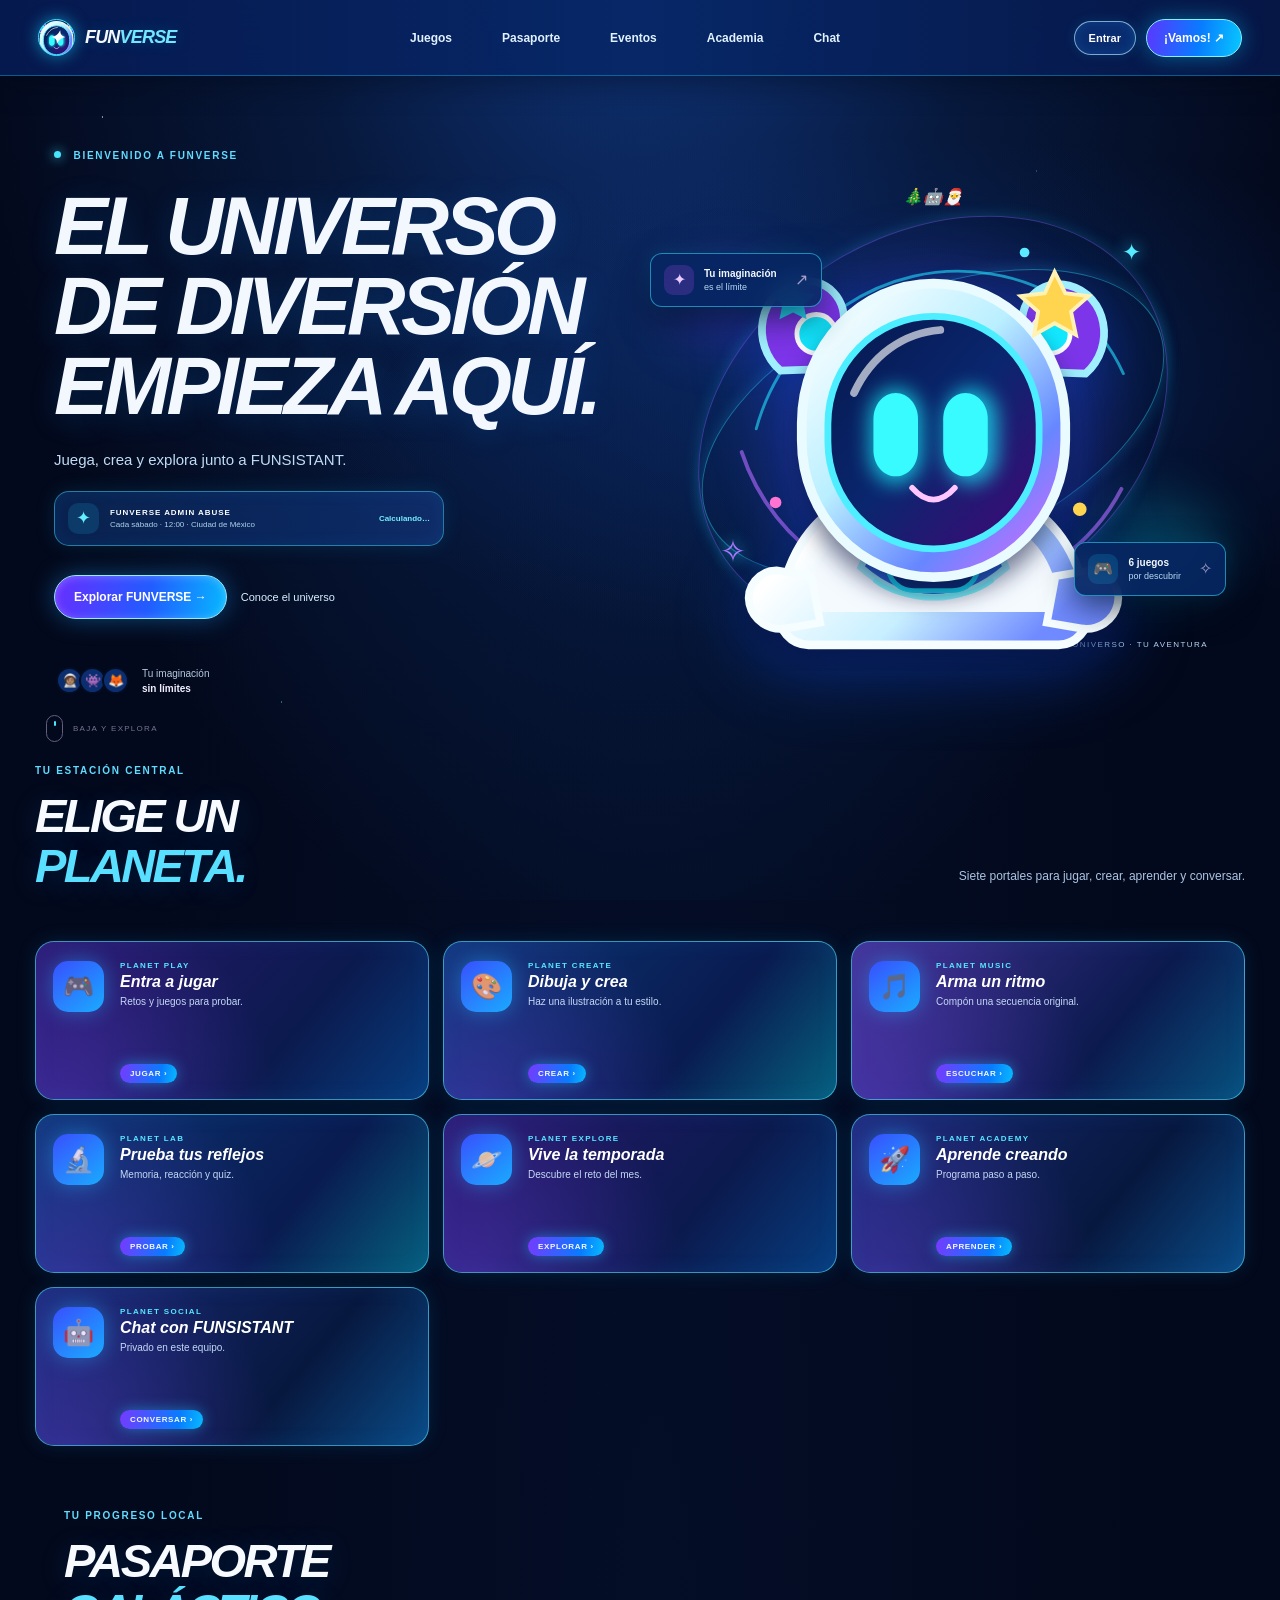
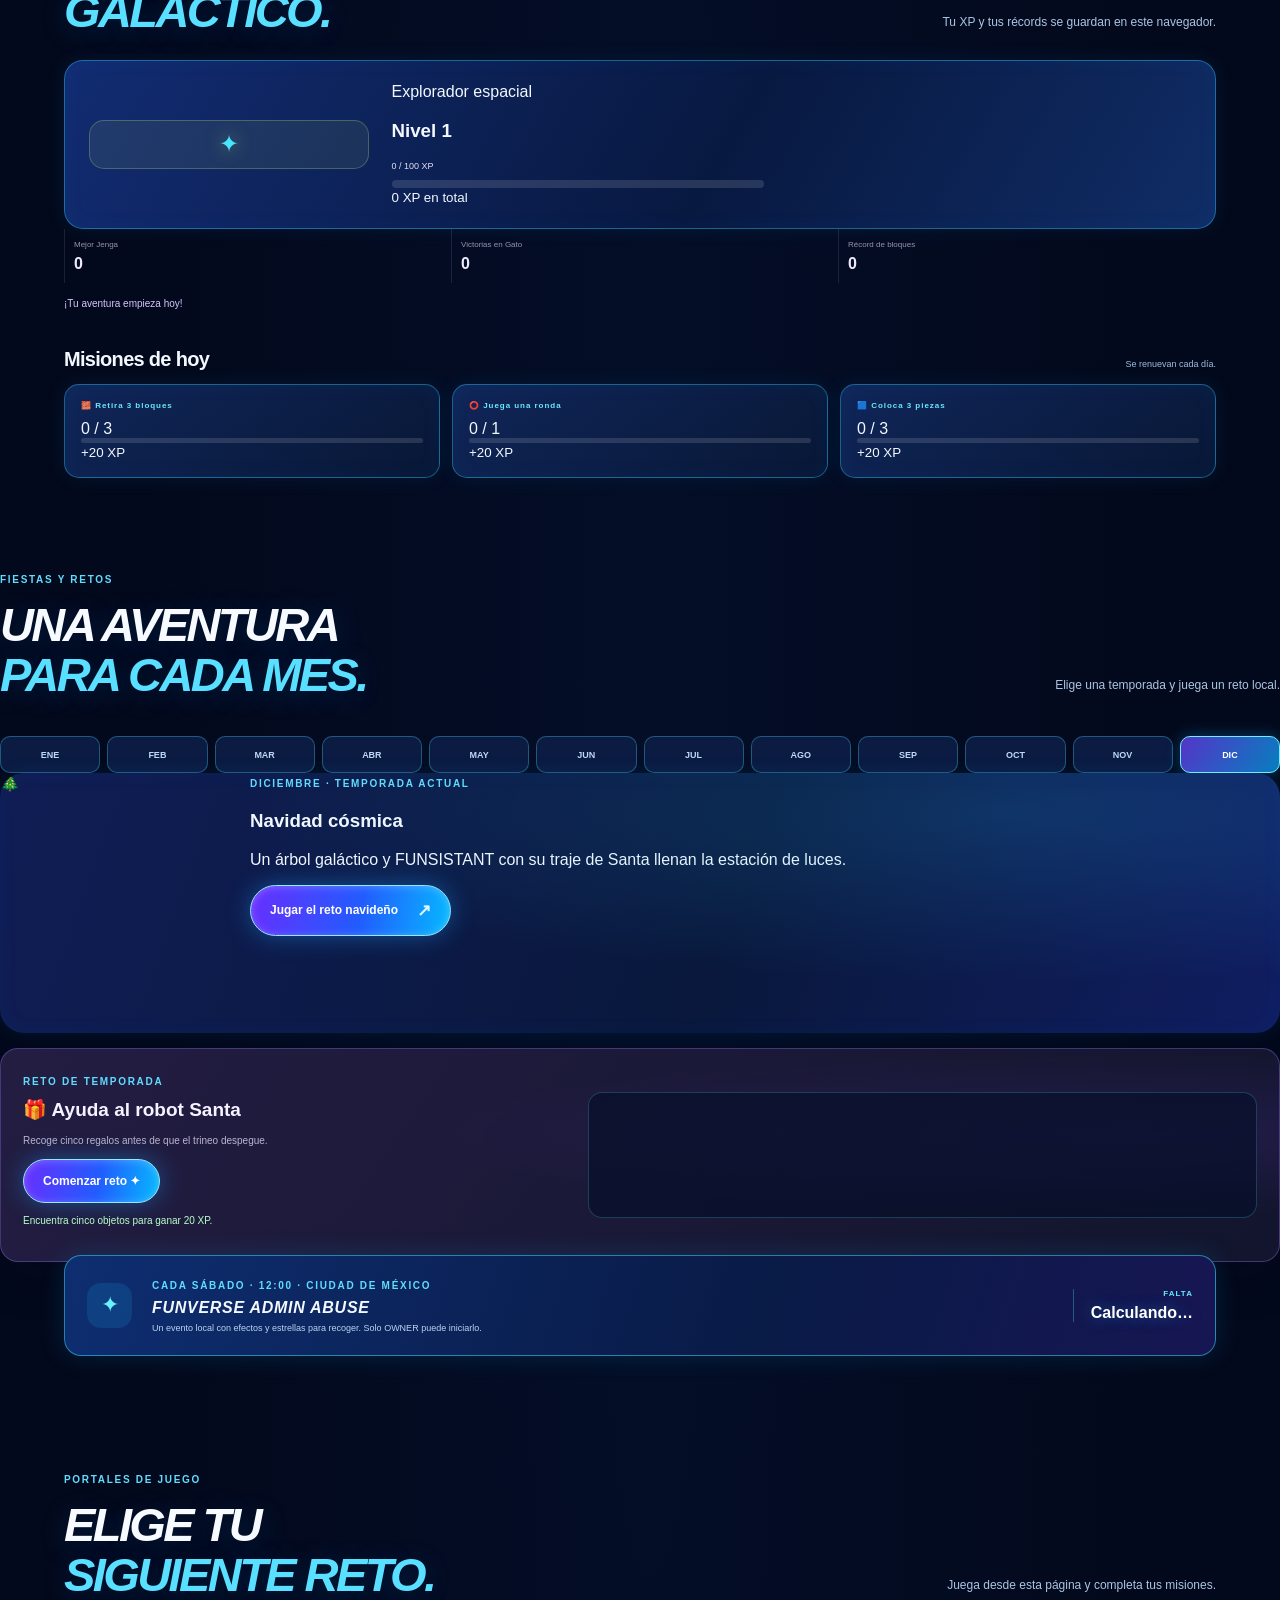
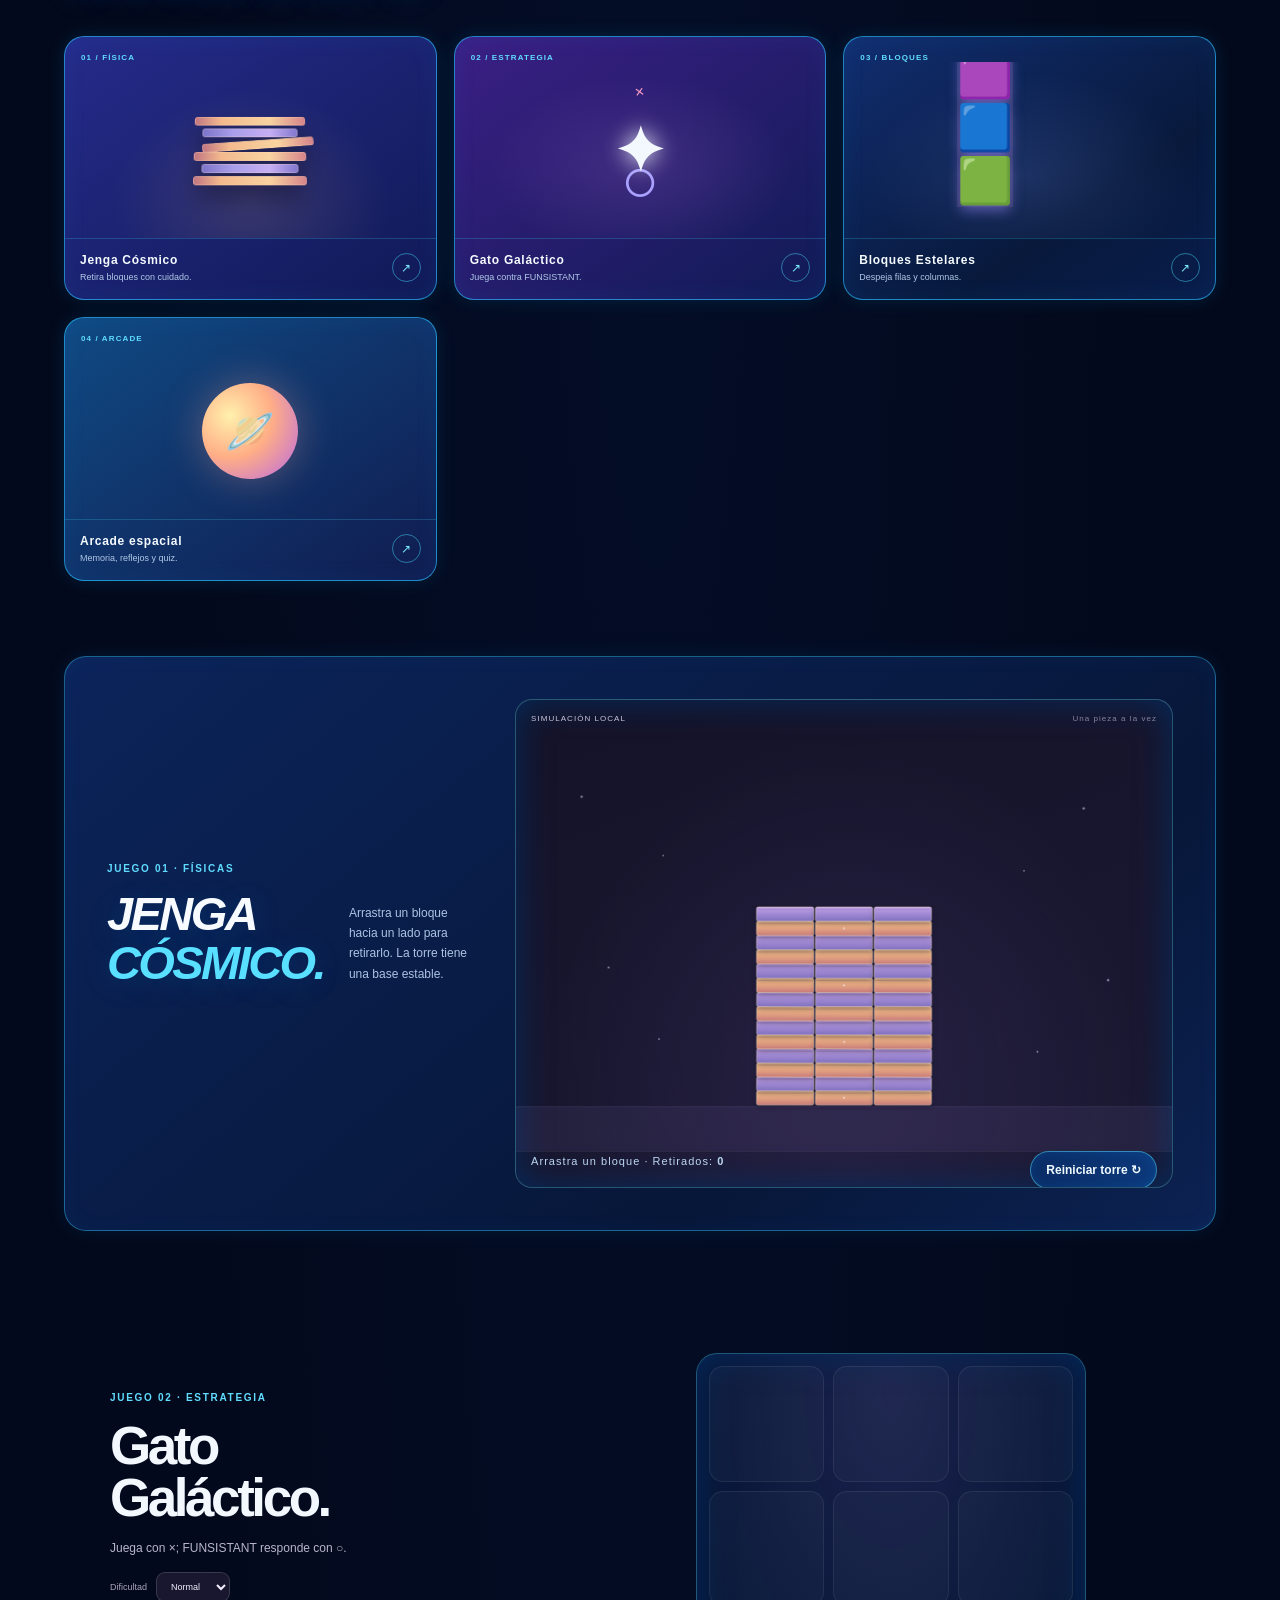
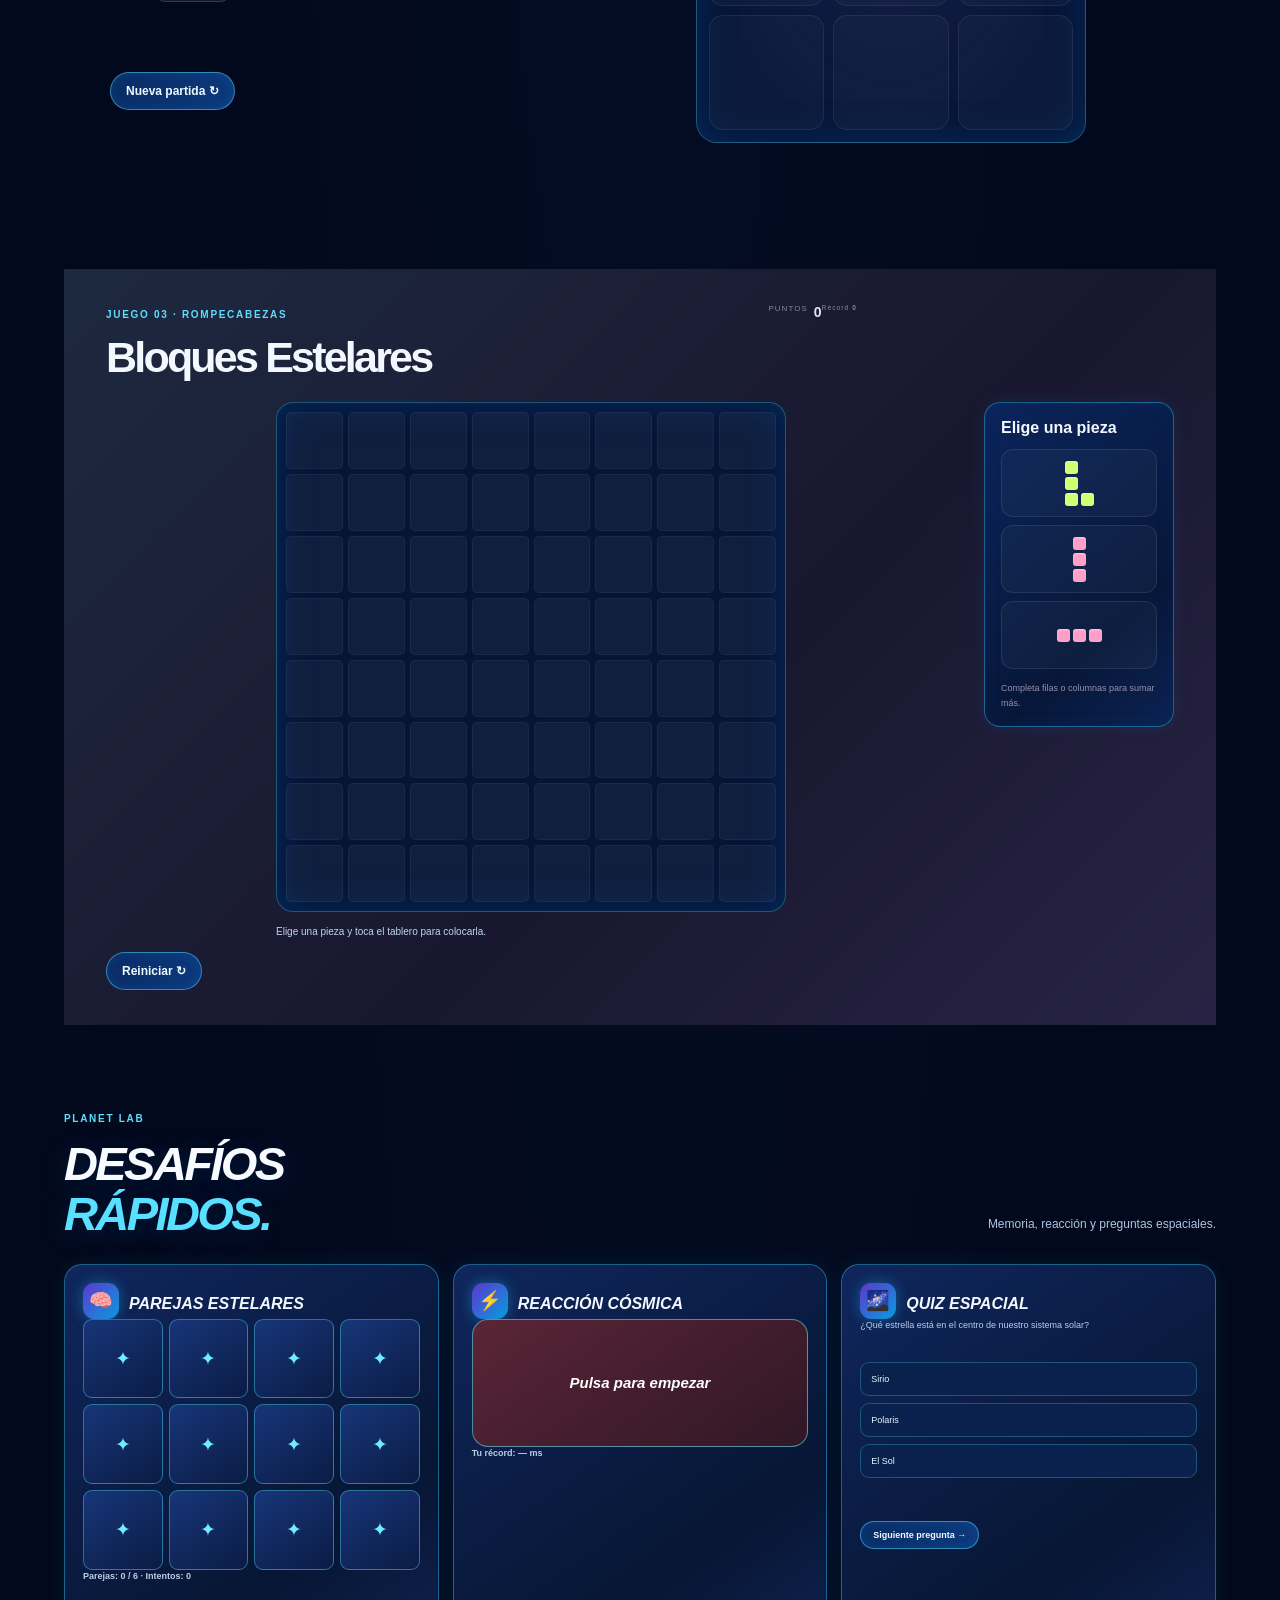
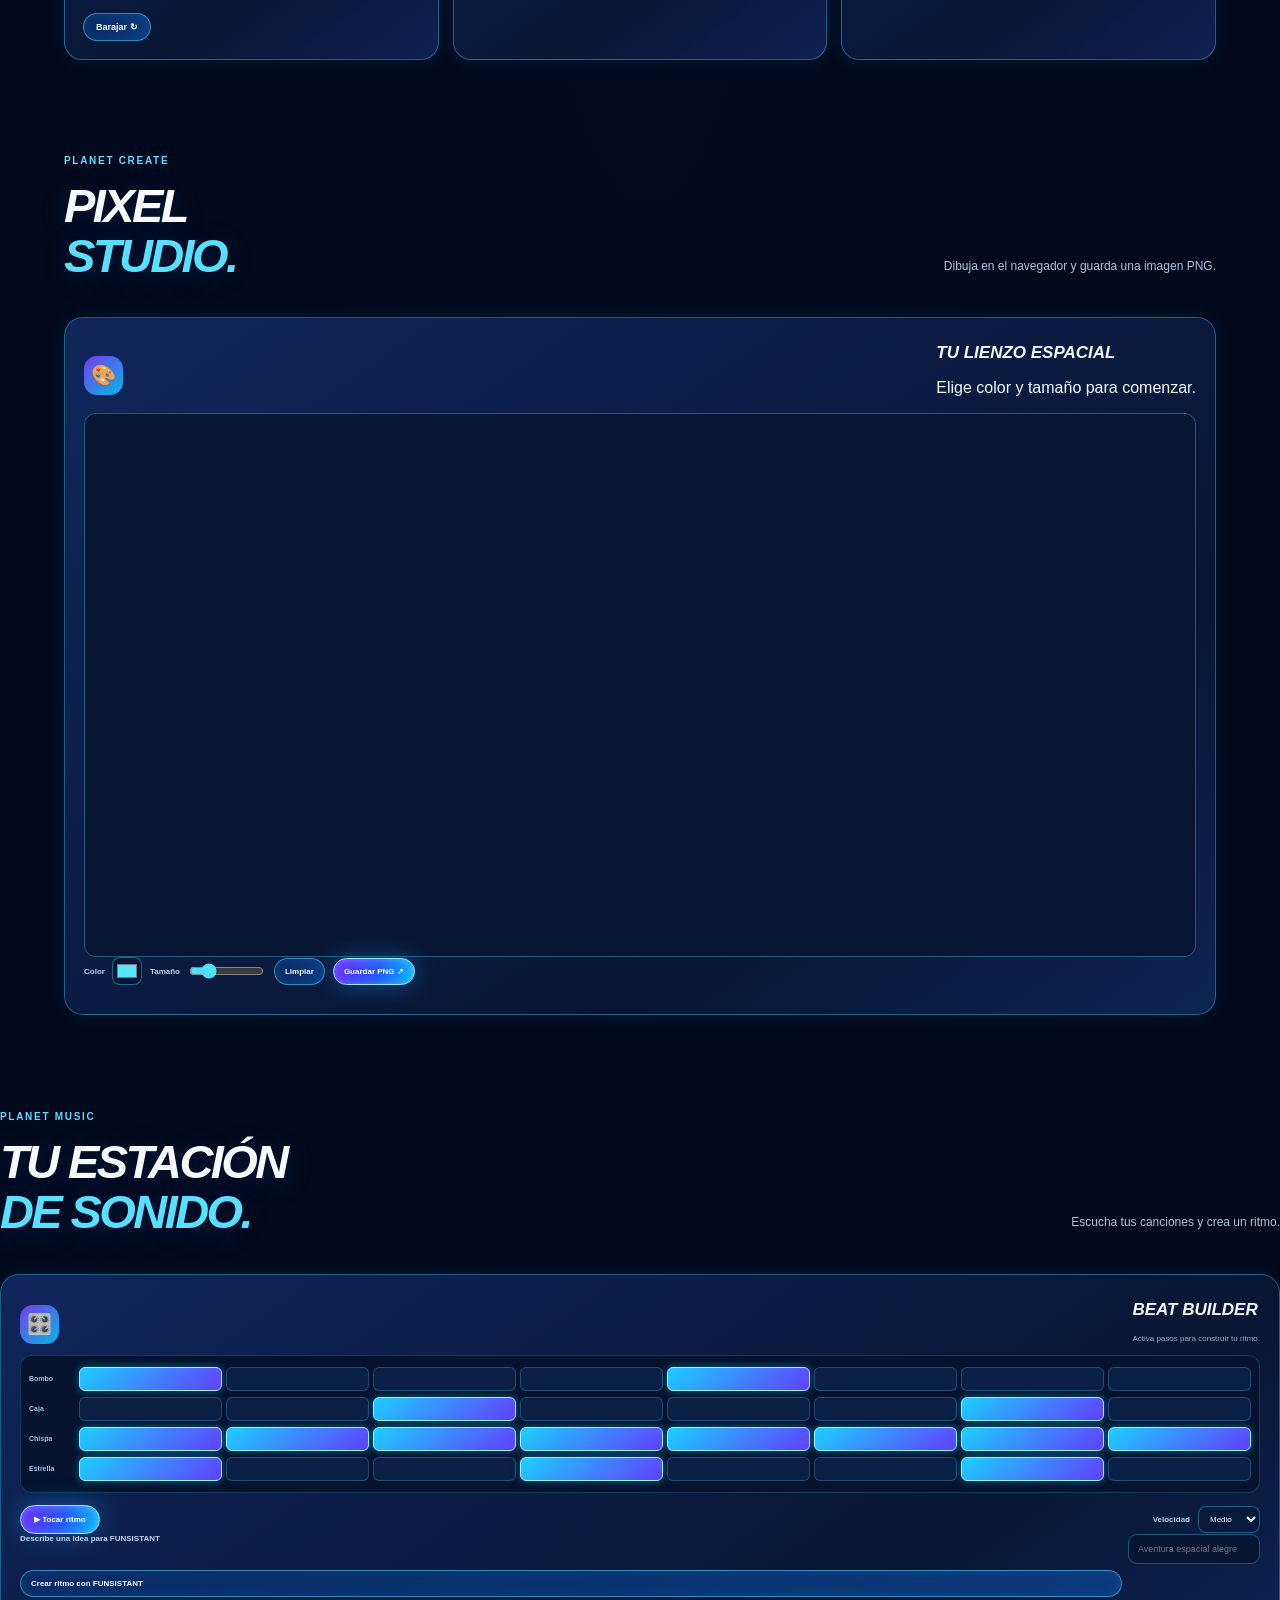
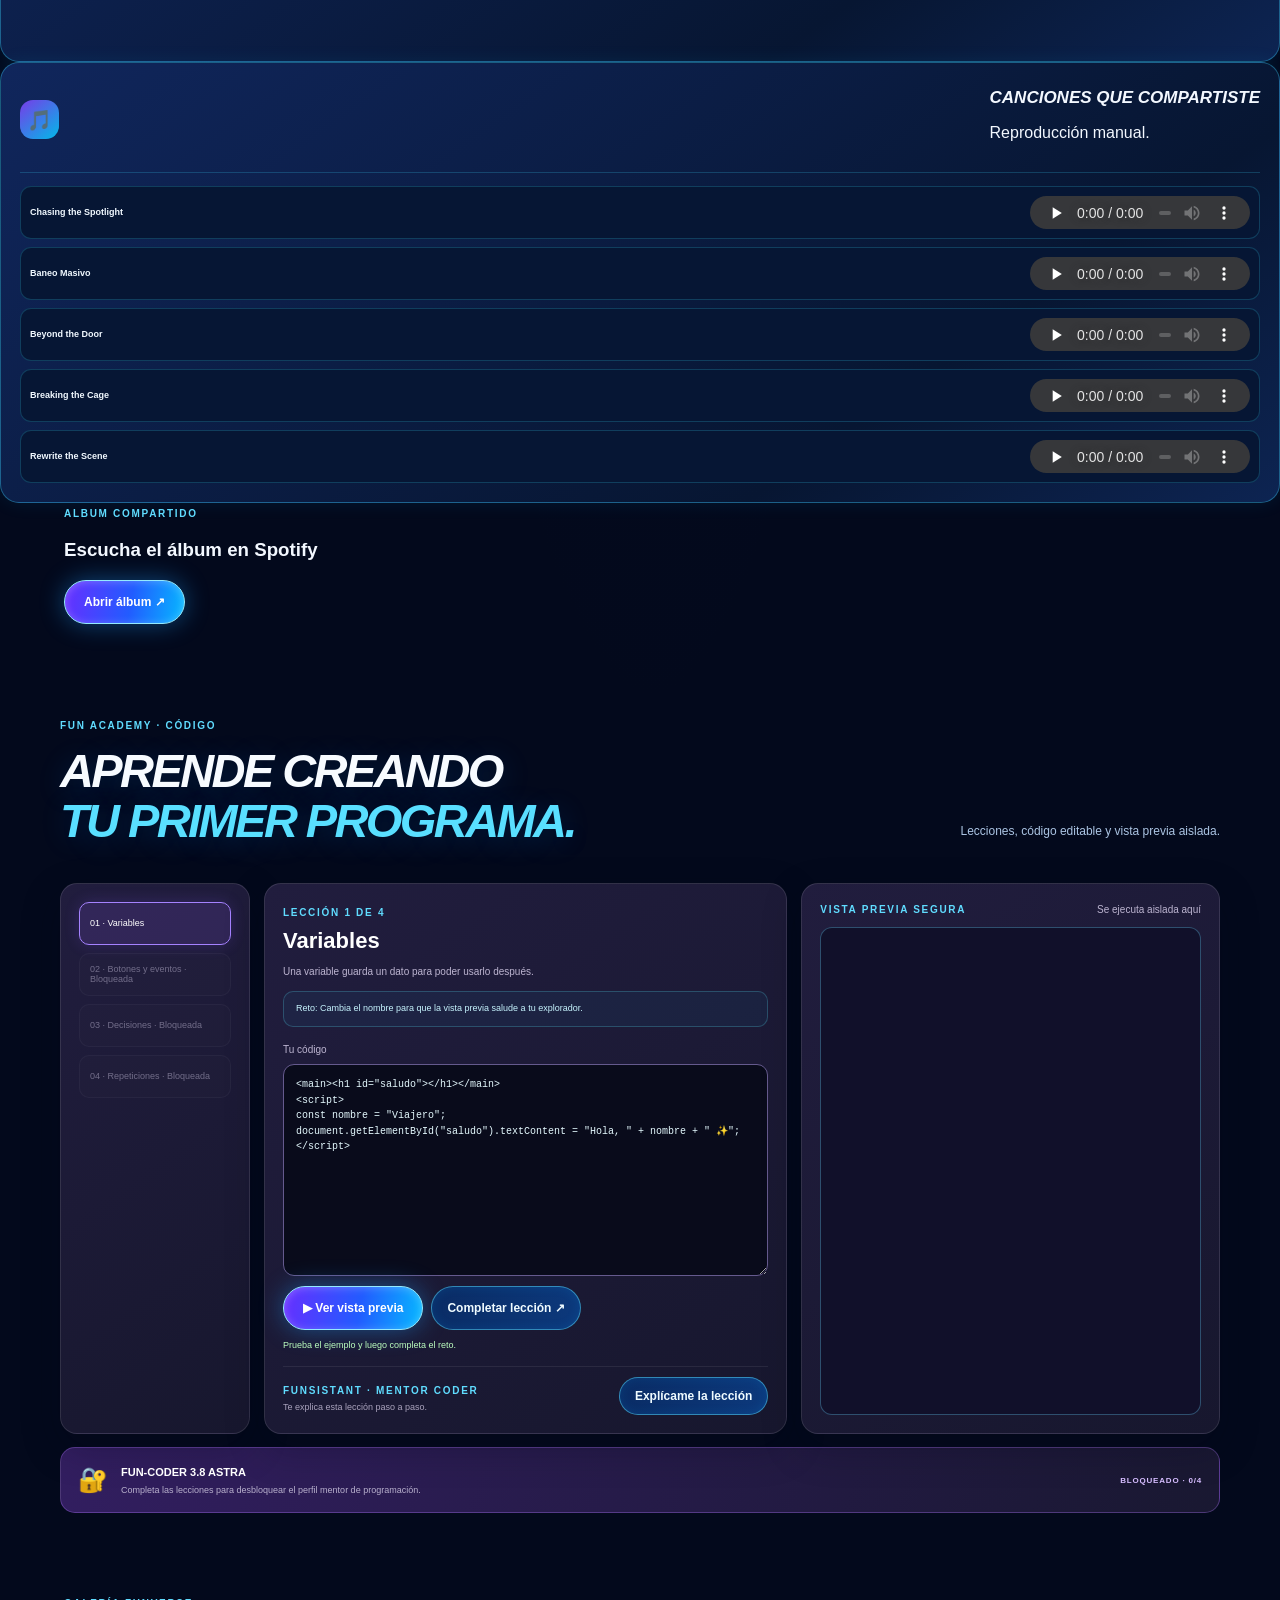
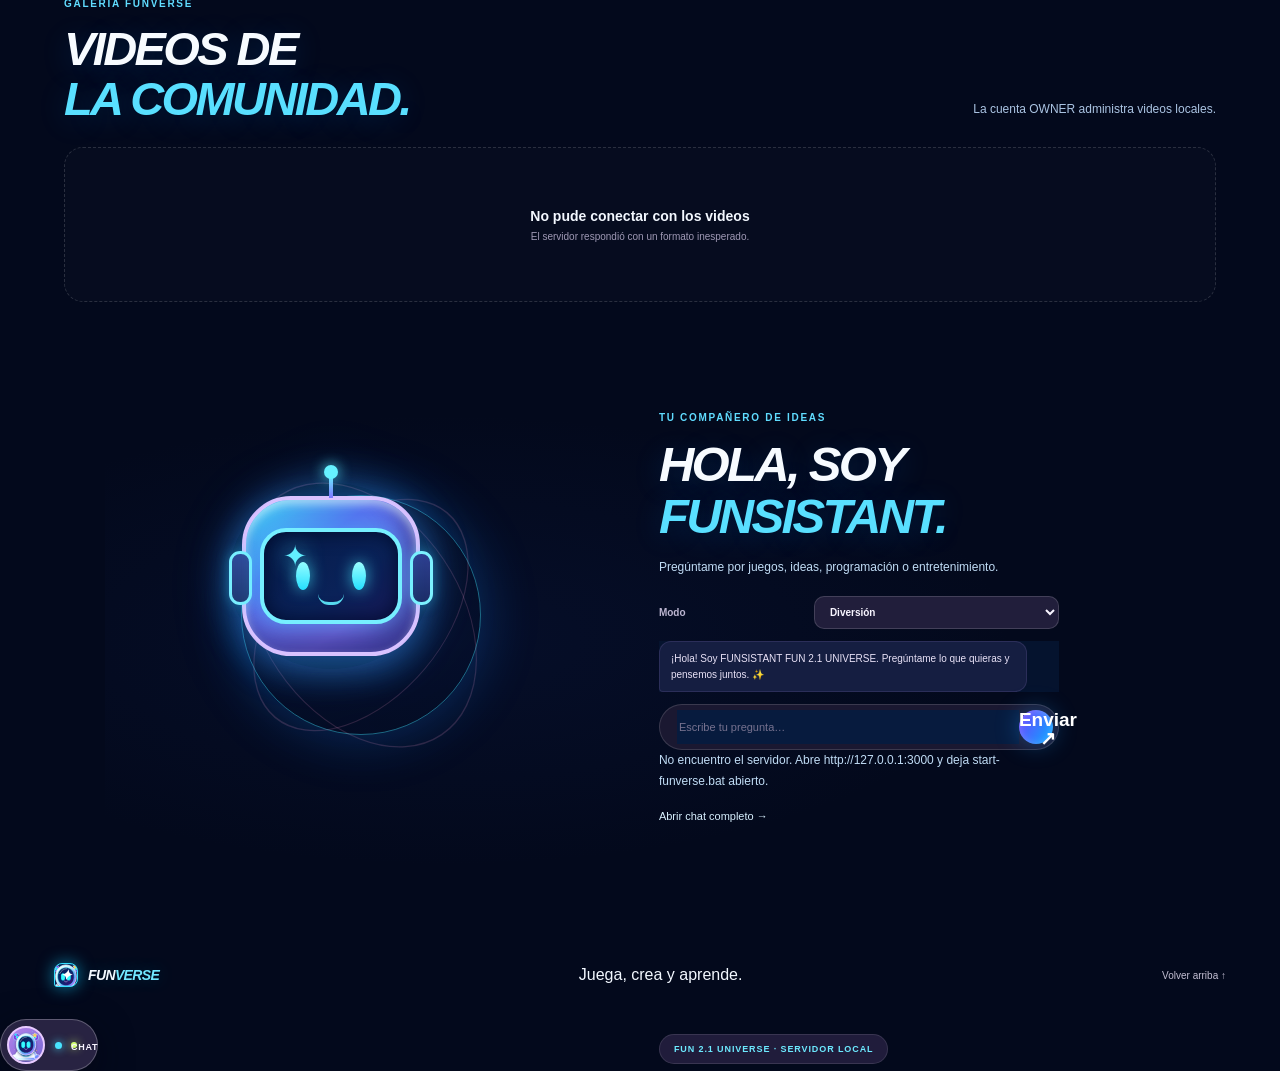
==== commit 9aa78cac: "Restore FUNVERSE homepage and static assets" ====
--- a/index.html
+++ b/index.html
@@ -1,50 +1,29 @@
-<!DOCTYPE html>
-
-<html lang="es">
-
-<head>
-    <meta charset="UTF-8">
-    <meta name="viewport" content="width=device-width, intial-scale=1.0">
-    
-    <title>FUNVERSE | Tu mundo de diversión</title>
-    <link rel="stylesheet" href="style.css"
-</head>
-<body>
-    <!-- ENCABEZADO -->
-     <header class="navbar">
-        <div class="logo">
-            <span> FUNVERSE </span>
-        </div>
-
-        <NAV>
-            <A href="#inicio">inicio</A>
-            <A href="#secciones">explorar</A>
-            <A href="#nosotros">nosotros</A>
-        </NAV>
-
-        <button class="login-button">
-            iniciar sesión
-        </button>
-     </header>
-
-     <!-- portada -->
-      <main>
-        <section class="hero" id="inicio">
-            <div class="hero-content">
-                <p class="welcome">welcome to</p>
-                <h1>FUNVERSE</h1>
-
-                <p class="subtitle">
-                    tu mundo de diversión, creatividad y aventuras.
-                </p>
-
-                <a href="#secciones" class="explore-button">
-                    explorar FUNVERSE.
-                </a>
-            </div>
-        </section>
-
-        <!-- secciones -->
-         <section class
-      </main>
-</body>+
+<!doctype html>
+<html lang="es">
+<head>
+<meta charset="utf-8"><meta name="viewport" content="width=device-width, initial-scale=1"><meta name="theme-color" content="#061943"><meta name="description" content="FUNVERSE: juegos, música, creatividad y FUNSISTANT.">
+<title>FUNVERSE — Tu universo empieza aquí</title><link rel="icon" href="/assets/favicon.svg" type="image/svg+xml"><link rel="stylesheet" href="/style.css"><script src="/assets/matter.min.js" defer></script><script src="/script.js" defer></script>
+</head>
+<body><div class="site-shell">
+<header class="topbar"><a class="brand" href="#inicio" aria-label="FUNVERSE, inicio"><span class="brand-mark">✦</span><span>FUN<span class="brand-light">VERSE</span></span></a><button class="menu-toggle" type="button" aria-label="Abrir menú" aria-expanded="false" aria-controls="main-nav"><span></span><span></span></button><nav class="main-nav" id="main-nav"><a href="#explora">Juegos</a><a href="#pasaporte">Pasaporte</a><a href="#eventos">Eventos</a><a href="#coding-academy">Academia</a><a href="/chat.html">Chat</a></nav><div class="top-actions"><button class="account-button" id="account-button" type="button">Entrar</button><a class="top-cta" href="#explora">¡Vamos! ↗</a></div></header>
+<div class="announcement-banner" id="announcement-banner" hidden role="status"><img class="announcement-avatar" src="/assets/danzok-avatar.png" alt=""><div class="announcement-content"><span class="announcement-byline">DANZOK</span><p id="announcement-body"></p></div><span class="announcement-spark">✦</span></div><div class="event-fx-layer" id="event-fx-layer" hidden aria-hidden="true"></div><div class="event-live-toast" id="event-live-toast" hidden role="status"><img class="event-live-avatar" src="/assets/danzok-avatar.png" alt=""><span class="event-live-copy"><b>DANZOK PRESENTA</b><small id="event-live-text">ADMIN ABUSE EN VIVO</small></span><button class="event-live-stop" id="owner-live-stop" type="button" hidden>PARAR</button></div>
+<main>
+<section class="hero" id="inicio"><div class="hero-copy"><div class="eyebrow"><span class="live-dot"></span> BIENVENIDO A FUNVERSE</div><h1 id="hero-headline">El universo de diversión empieza aquí.</h1><p id="hero-tagline">Juega, crea y explora junto a FUNSISTANT.</p><a class="hero-event-chip" href="#eventos"><span class="hero-event-star">✦</span><span><b>FUNVERSE ADMIN ABUSE</b><small id="hero-event-status">Cada sábado · 12:00 · Ciudad de México</small></span><strong id="hero-event-clock">Calculando…</strong></a><div class="hero-actions"><a class="button button-primary" href="#explora">Explorar FUNVERSE →</a><a class="text-link" href="#universo">Conoce el universo</a></div><div class="hero-note"><div class="avatar-stack"><i>🧑🏽‍🚀</i><i>👾</i><i>🦊</i></div><span>Tu imaginación<br><strong>sin límites</strong></span></div></div><div class="hero-art"><span id="hero-season-decorations"><i id="season-decor-primary"></i><i id="season-decor-secondary"></i></span><div class="hero-nebula hero-nebula-one"></div><div class="hero-nebula hero-nebula-two"></div><div class="orbit orbit-one"></div><div class="orbit orbit-two"></div><span class="spark spark-a">✦</span><span class="spark spark-b">✧</span><img class="hero-astronaut" src="/assets/funverse-astronaut.svg" alt="Astronauta de FUNVERSE" width="460" height="460"><div class="float-card float-card-top"><span class="mini-icon pink">✦</span><span><b>Tu imaginación</b><small>es el límite</small></span><span class="card-arrow">↗</span></div><div class="float-card float-card-bottom"><span class="mini-icon yellow">🎮</span><span><b>6 juegos</b><small>por descubrir</small></span><span class="card-arrow">✧</span></div><span class="art-caption">TU UNIVERSO · TU AVENTURA</span></div><a class="scroll-cue" href="#explora"><span></span> BAJA Y EXPLORA</a></section>
+<section class="launch-section section-wrap" id="universo"><div class="section-heading launch-heading"><div><div class="eyebrow">TU ESTACIÓN CENTRAL</div><h2>Elige un<br><span>planeta.</span></h2></div><p>Siete portales para jugar, crear, aprender y conversar.</p></div><a class="launch-card launch-games" href="#explora"><span class="launch-icon">🎮</span><span class="eyebrow">PLANET PLAY</span><b>Entra a jugar</b><small>Retos y juegos para probar.</small><span class="launch-arrow">JUGAR ›</span></a><a class="launch-card launch-friends" href="#creative"><span class="launch-icon">🎨</span><span class="eyebrow">PLANET CREATE</span><b>Dibuja y crea</b><small>Haz una ilustración a tu estilo.</small><span class="launch-arrow">CREAR ›</span></a><a class="launch-card launch-music" href="#music"><span class="launch-icon">🎵</span><span class="eyebrow">PLANET MUSIC</span><b>Arma un ritmo</b><small>Compón una secuencia original.</small><span class="launch-arrow">ESCUCHAR ›</span></a><a class="launch-card launch-creative" href="#arcade"><span class="launch-icon">🔬</span><span class="eyebrow">PLANET LAB</span><b>Prueba tus reflejos</b><small>Memoria, reacción y quiz.</small><span class="launch-arrow">PROBAR ›</span></a><a class="launch-card launch-calendar" href="#eventos"><span class="launch-icon">🪐</span><span class="eyebrow">PLANET EXPLORE</span><b>Vive la temporada</b><small>Descubre el reto del mes.</small><span class="launch-arrow">EXPLORAR ›</span></a><a class="launch-card launch-academy" href="#coding-academy"><span class="launch-icon">🚀</span><span class="eyebrow">PLANET ACADEMY</span><b>Aprende creando</b><small>Programa paso a paso.</small><span class="launch-arrow">APRENDER ›</span></a><a class="launch-card launch-assistant" href="/chat.html"><span class="launch-icon">🤖</span><span class="eyebrow">PLANET SOCIAL</span><b>Chat con FUNSISTANT</b><small>Privado en este equipo.</small><span class="launch-arrow">CONVERSAR ›</span></a></section>
+<section class="passport-section section-wrap" id="pasaporte"><div class="section-heading"><div><div class="eyebrow">TU PROGRESO LOCAL</div><h2>Pasaporte<br><span>galáctico.</span></h2></div><p>Tu XP y tus récords se guardan en este navegador.</p></div><div class="passport-overview"><div class="passport-emblem">✦</div><div><span class="passport-rank" id="passport-rank">Explorador espacial</span><span class="passport-owner-label" id="passport-owner-label" hidden>OWNER</span><h3 id="passport-level">Nivel 1</h3><p class="passport-xp-label" id="passport-xp-label">0 / 100 XP</p><div class="passport-meter" role="progressbar" aria-valuemin="0" aria-valuemax="100" aria-valuenow="0"><span id="passport-meter-fill"></span></div><small id="passport-total-xp">0 XP en total</small></div></div><div class="passport-stats"><div><span>Mejor Jenga</span><b id="passport-jenga-best">0</b></div><div><span>Victorias en Gato</span><b id="passport-gato-wins">0</b></div><div><span>Récord de bloques</span><b id="passport-blocks-best">0</b></div></div><p class="passport-notice" id="passport-notice" role="status">¡Tu aventura empieza hoy!</p><div class="mission-heading"><h3>Misiones de hoy</h3><span class="mission-reset-note">Se renuevan cada día.</span></div><div class="mission-grid"><article class="mission-card" data-daily-mission="jenga"><div class="mission-game">🧱 <b>Retira 3 bloques</b></div><span id="mission-jenga-count">0 / 3</span><div class="mission-meter"><span id="mission-jenga-fill"></span></div><small>+20 XP</small></article><article class="mission-card" data-daily-mission="gato"><div class="mission-game">⭕ <b>Juega una ronda</b></div><span id="mission-gato-count">0 / 1</span><div class="mission-meter"><span id="mission-gato-fill"></span></div><small>+20 XP</small></article><article class="mission-card" data-daily-mission="bloques"><div class="mission-game">🟦 <b>Coloca 3 piezas</b></div><span id="mission-bloques-count">0 / 3</span><div class="mission-meter"><span id="mission-bloques-fill"></span></div><small>+20 XP</small></article></div></section>
+<section class="season-section section-wrap" id="eventos"><div class="section-heading"><div><div class="eyebrow">FIESTAS Y RETOS</div><h2>Una aventura<br><span>para cada mes.</span></h2></div><p>Elige una temporada y juega un reto local.</p></div><div class="season-month-picker" id="season-month-picker" aria-label="Elegir temporada"></div><article class="season-feature" id="season-feature"><div class="season-art" id="season-art"></div><div><span class="eyebrow" id="season-date"></span><h3 id="season-name"></h3><p id="season-description"></p><a class="button button-primary" id="season-link" href="#seasonal-quest">Jugar reto ↗</a></div></article><article class="seasonal-quest" id="seasonal-quest"><div class="season-quest-copy"><span class="eyebrow">RETO DE TEMPORADA</span><h3><span id="season-quest-art">✦</span> <span id="season-quest-title">Encuentra cinco objetos</span></h3><p id="season-quest-description"></p><button class="button button-primary" id="season-quest-start" type="button">Comenzar reto ✦</button><p id="season-quest-status" role="status"></p></div><div class="season-quest-board" id="season-quest-board"></div></article><article class="event-bulletin"><span class="event-bulletin-mark" aria-hidden="true">✦</span><div class="event-bulletin-copy"><span class="eyebrow" id="event-kicker">CADA SÁBADO · 12:00 · CIUDAD DE MÉXICO</span><h3>FUNVERSE ADMIN ABUSE</h3><p>Un evento local con efectos y estrellas para recoger. Solo OWNER puede iniciarlo.</p></div><div class="event-bulletin-clock"><small id="event-clock-label">FALTA</small><b id="event-clock">Calculando…</b></div></article></section>
+<section class="worlds section-wrap" id="explora"><div class="section-heading"><div><div class="eyebrow">PORTALES DE JUEGO</div><h2>Elige tu<br><span>siguiente reto.</span></h2></div><p>Juega desde esta página y completa tus misiones.</p></div><div class="world-grid"><a class="world-card card-games" href="#jenga"><span class="card-number">01 / FÍSICA</span><div class="world-art jenga-art"><div class="jenga-stack"><i></i><i></i><i></i><i></i><i></i><i></i></div></div><div class="world-info"><span><b>Jenga Cósmico</b><small>Retira bloques con cuidado.</small></span><span class="round-arrow">↗</span></div></a><a class="world-card card-friends" href="#gato"><span class="card-number">02 / ESTRATEGIA</span><div class="world-art gato-art"><span class="gato-x">×</span><span class="gato-o">○</span><span class="gato-mark">✦</span></div><div class="world-info"><span><b>Gato Galáctico</b><small>Juega contra FUNSISTANT.</small></span><span class="round-arrow">↗</span></div></a><a class="world-card card-creative" href="#bloques"><span class="card-number">03 / BLOQUES</span><div class="world-art blocks-art"><span class="blocks-mini">🟪 🟦 🟩</span></div><div class="world-info"><span><b>Bloques Estelares</b><small>Despeja filas y columnas.</small></span><span class="round-arrow">↗</span></div></a><a class="world-card card-academy" href="#arcade"><span class="card-number">04 / ARCADE</span><div class="world-art"><span class="game-planet">🪐</span></div><div class="world-info"><span><b>Arcade espacial</b><small>Memoria, reflejos y quiz.</small></span><span class="round-arrow">↗</span></div></a></div></section>
+<section class="jenga-section section-wrap" id="jenga"><div class="section-heading"><div><div class="eyebrow">JUEGO 01 · FÍSICAS</div><h2>Jenga<br><span>cósmico.</span></h2></div><p>Arrastra un bloque hacia un lado para retirarlo. La torre tiene una base estable.</p></div><div class="jenga-board"><div class="jenga-topline"><span class="physics-label">SIMULACIÓN LOCAL</span><span>Una pieza a la vez</span></div><canvas id="jenga-canvas" aria-label="Jenga interactivo"></canvas><p id="physics-error" class="physics-error" hidden>Las físicas necesitan cargar Matter.js. Recarga la página.</p><div class="jenga-footer"><p id="jenga-status" class="game-status" role="status">Arrastra un bloque</p><button class="button button-quiet" id="restart-jenga" type="button">Reiniciar torre ↻</button></div></div></section>
+<section class="play-section section-wrap" id="gato"><div class="gato-game"><div class="play-copy"><span class="eyebrow">JUEGO 02 · ESTRATEGIA</span><h2>Gato<br>Galáctico.</h2><p>Juega con ×; FUNSISTANT responde con ○.</p><label class="game-difficulty" for="gato-difficulty">Dificultad<select id="gato-difficulty"><option value="normal">Normal</option><option value="hard">Experta</option></select></label><p class="game-status" id="gato-status" role="status"></p><button class="button button-quiet" id="gato-restart" type="button">Nueva partida ↻</button></div><div class="tic-area"><div class="game-orbit"></div><div class="tic-board" id="tic-board" aria-label="Tablero de gato"></div></div></div></section>
+<section class="play-section section-wrap" id="bloques"><div class="block-game"><div class="block-game-head"><div><span class="eyebrow">JUEGO 03 · ROMPECABEZAS</span><h2>Bloques Estelares</h2></div><div class="block-scoreline"><span>PUNTOS</span><b id="blocks-score">0</b><small>Récord <strong id="blocks-best">0</strong></small></div></div><div class="block-layout"><div><div class="block-board" id="block-board" aria-label="Tablero de bloques"></div><p id="blocks-status" class="block-status" role="status"></p><button class="button button-quiet" id="blocks-restart" type="button">Reiniciar ↻</button></div><aside class="pieces-panel"><b>Elige una pieza</b><div class="piece-rack" id="piece-rack"></div><p>Completa filas o columnas para sumar más.</p></aside></div></div></section>
+<section class="arcade-section section-wrap" id="arcade"><div class="section-heading"><div><div class="eyebrow">PLANET LAB</div><h2>Desafíos<br><span>rápidos.</span></h2></div><p>Memoria, reacción y preguntas espaciales.</p></div><div class="arcade-grid"><article class="arcade-card"><div class="arcade-card-heading"><span class="arcade-symbol">🧠</span><h3>Parejas estelares</h3></div><div class="memory-grid" id="memory-grid"></div><p id="memory-result" class="arcade-result" role="status"></p><button class="button button-quiet" id="memory-restart" type="button">Barajar ↻</button></article><article class="arcade-card"><div class="arcade-card-heading"><span class="arcade-symbol">⚡</span><h3>Reacción cósmica</h3></div><button class="reaction-pad" id="reaction-pad" type="button" data-state="idle">Pulsa para empezar</button><p id="reaction-result" class="arcade-result" role="status"></p></article><article class="arcade-card"><div class="arcade-card-heading"><span class="arcade-symbol">🌌</span><h3>Quiz espacial</h3></div><p id="quiz-question"></p><div id="quiz-options" class="quiz-options"></div><p id="quiz-result" class="arcade-result" role="status"></p><button class="button button-quiet" id="quiz-next" type="button">Siguiente pregunta →</button></article></div></section>
+<section class="creative-section section-wrap" id="creative"><div class="section-heading"><div><div class="eyebrow">PLANET CREATE</div><h2>Pixel<br><span>Studio.</span></h2></div><p>Dibuja en el navegador y guarda una imagen PNG.</p></div><article class="creative-card"><div class="creative-card-head"><span class="creative-card-icon">🎨</span><div><h3>Tu lienzo espacial</h3><p id="pixel-status" role="status">Elige color y tamaño para comenzar.</p></div></div><canvas id="pixel-canvas" width="720" height="360" aria-label="Lienzo de dibujo"></canvas><div class="canvas-controls"><label>Color <input id="pixel-color" type="color" value="#55e7ff"></label><label>Tamaño <input id="pixel-size" type="range" min="2" max="32" value="8"></label><button class="button button-quiet" id="pixel-clear" type="button">Limpiar</button><button class="button button-primary" id="pixel-save" type="button">Guardar PNG ↗</button></div></article></section>
+<section class="music-section section-wrap" id="music"><div class="section-heading"><div><div class="eyebrow">PLANET MUSIC</div><h2>Tu estación<br><span>de sonido.</span></h2></div><p>Escucha tus canciones y crea un ritmo.</p></div><div class="music-layout"><article class="creative-card"><div class="creative-card-head"><span class="creative-card-icon">🎛️</span><div><h3>Beat Builder</h3><p class="beat-intro">Activa pasos para construir tu ritmo.</p></div></div><div class="beat-grid" id="beat-grid"></div><div class="beat-controls"><button class="button button-primary" id="beat-toggle" type="button">▶ Tocar ritmo</button><label>Velocidad <select id="beat-tempo"><option value="300">Rápido</option><option value="420" selected>Medio</option><option value="580">Lento</option></select></label></div><div class="beat-ai-row"><label class="beat-idea-label" for="beat-idea">Describe una idea para FUNSISTANT</label><input id="beat-idea" type="text" maxlength="100" placeholder="Aventura espacial alegre"><button class="button button-quiet" id="beat-ai-generate" type="button">Crear ritmo con FUNSISTANT</button></div><p id="beat-status" class="arcade-result" role="status"></p></article><article class="creative-card soundtrack-card"><div class="creative-card-head"><span class="creative-card-icon">🎵</span><div><h3>Canciones que compartiste</h3><p>Reproducción manual.</p></div></div><div class="soundtrack-list"><article class="soundtrack-item"><div><b>Chasing the Spotlight</b></div><audio controls preload="none" src="/assets/music/Chasing_The_Spotlight.mp3">Audio no compatible.</audio></article><article class="soundtrack-item"><div><b>Baneo Masivo</b></div><audio controls preload="none" src="/assets/music/Baneo_Masivo.mp3">Audio no compatible.</audio></article><article class="soundtrack-item"><div><b>Beyond the Door</b></div><audio controls preload="none" src="/assets/music/Beyond_The_Door.mp3">Audio no compatible.</audio></article><article class="soundtrack-item"><div><b>Breaking the Cage</b></div><audio controls preload="none" src="/assets/music/Breaking_the_Cage.mp3">Audio no compatible.</audio></article><article class="soundtrack-item"><div><b>Rewrite the Scene</b></div><audio controls preload="none" src="/assets/music/Rewrite_the_Scene.mp3">Audio no compatible.</audio></article></div></article></div><article class="spotify-section"><span class="eyebrow">ALBUM COMPARTIDO</span><h3>Escucha el álbum en Spotify</h3><a class="button button-primary" href="https://open.spotify.com/album/7AsM74VTRiioLdXffW05lh" target="_blank" rel="noopener noreferrer">Abrir álbum ↗</a></article></section>
+<section class="coding-academy section-wrap" id="coding-academy"><div class="section-heading"><div><div class="eyebrow">FUN ACADEMY · CÓDIGO</div><h2>Aprende creando<br><span>tu primer programa.</span></h2></div><p>Lecciones, código editable y vista previa aislada.</p></div><div class="coding-lab"><aside class="coding-lesson-list" id="coding-lesson-list" aria-label="Lecciones"></aside><article class="coding-lesson"><span class="eyebrow" id="coding-lesson-number">LECCIÓN 1</span><h3 id="coding-lesson-title">Variables</h3><p id="coding-lesson-explanation"></p><div class="coding-challenge" id="coding-lesson-challenge"></div><label for="coding-editor">Tu código</label><textarea id="coding-editor" spellcheck="false" rows="12" aria-label="Editor de código"></textarea><div class="coding-actions"><button class="button button-primary" id="coding-run" type="button">▶ Ver vista previa</button><button class="button button-quiet" id="coding-check" type="button">Completar lección ↗</button></div><p id="coding-status" role="status" aria-live="polite"></p><div class="coding-tutor"><div><span class="eyebrow">FUNSISTANT · MENTOR CODER</span><p>Te explica esta lección paso a paso.</p></div><button class="button button-quiet" id="coding-tutor-ask" type="button">Explícame la lección</button><div id="coding-tutor-answer" role="status" aria-live="polite" hidden></div></div></article><div class="coding-preview"><div class="coding-preview-head"><span class="eyebrow">VISTA PREVIA SEGURA</span><span>Se ejecuta aislada aquí</span></div><iframe id="coding-preview-frame" title="Vista previa del ejercicio" sandbox="allow-scripts" referrerpolicy="no-referrer"></iframe></div></div><div class="coder-unlock-card" id="coder-unlock-card"><span>🔐</span><div><b>FUN-CODER 3.8 ASTRA</b><p>Completa las lecciones para desbloquear el perfil mentor de programación.</p></div><span id="coding-lock-state">BLOQUEADO</span></div></section>
+<section class="video-section section-wrap" id="videos"><div class="section-heading"><div><div class="eyebrow">GALERÍA FUNVERSE</div><h2>Videos de<br><span>la comunidad.</span></h2></div><p>La cuenta OWNER administra videos locales.</p></div><div class="video-admin" id="video-admin" hidden><div><b>Subir un video</b><small>MP4, WebM o MOV · hasta 300 MB</small></div><label class="button button-primary upload-button" for="video-file">Elegir video ↗</label><input id="video-file" type="file" accept="video/mp4,video/webm,video/quicktime" hidden><span id="upload-status" role="status"></span></div><div class="video-grid" id="video-grid"></div></section>
+<section class="assistant section-wrap" id="funsistant"><div class="assistant-visual"><div class="assistant-orbit"><span class="assistant-star">✦</span><div class="assistant-bot"><div class="antenna"></div><div class="bot-glass"><span class="bot-face"><i class="bot-cheek"></i><i class="bot-cheek"></i></span></div><span class="bot-aura"></span></div></div></div><div class="assistant-copy"><span class="eyebrow">TU COMPAÑERO DE IDEAS</span><h2>Hola, soy<br><span>FUNSISTANT.</span></h2><p>Pregúntame por juegos, ideas, programación o entretenimiento.</p><div class="assistant-tag">FUN 2.1 UNIVERSE · SERVIDOR LOCAL</div><label class="assistant-mode-picker" for="assistant-mode">Modo<select id="assistant-mode" data-assistant-mode><option value="fun">Diversión</option><option value="gamer">Videojuegos</option><option value="smart">Curiosidades</option><option value="coder">Programación</option><option value="teacher">Enseñanza</option><option value="creative">Creatividad</option><option value="music">Música</option><option value="roleplay">Aventura</option><option value="coder-pro" disabled>FUN-CODER 3.8 ASTRA · bloqueado</option></select></label><div class="assistant-messages" id="assistant-messages" aria-live="polite"></div><form class="idea-form" id="idea-form"><label class="visually-hidden" for="idea-input">Pregunta a FUNSISTANT</label><input id="idea-input" type="text" maxlength="1000" placeholder="Escribe tu pregunta…"><button class="button button-primary" type="submit">Enviar ↗</button></form><p class="assistant-status" id="assistant-status" role="status">Conectando con FUNSISTANT…</p><a class="text-link" href="/chat.html">Abrir chat completo →</a></div></section>
+</main><footer class="footer"><a class="brand" href="#inicio"><span class="brand-mark">✦</span><span>FUN<span class="brand-light">VERSE</span></span></a><span>Juega, crea y aprende.</span><a class="back-top" href="#inicio">Volver arriba ↑</a></footer>
+<button class="buddy-button" id="buddy-toggle" type="button" aria-expanded="false" aria-controls="buddy-panel"><img class="buddy-avatar" src="/assets/funverse-astronaut.svg" alt=""><span class="buddy-ping"></span><span class="buddy-dot">CHAT</span></button><aside class="buddy-panel" id="buddy-panel" hidden><div class="buddy-panel-head"><span><b>FUNSISTANT</b><small>Tu compañero de ideas</small></span><button id="buddy-close" type="button" aria-label="Cerrar chat">×</button></div><div class="buddy-messages" id="buddy-messages" aria-live="polite"></div><div class="buddy-suggestions"><button type="button" data-buddy-prompt="Dame una idea divertida para jugar">Dame una idea</button><button type="button" data-buddy-prompt="Explícame una variable con un ejemplo fácil">Ayúdame a aprender</button></div><form class="buddy-form" id="buddy-form"><label class="visually-hidden" for="buddy-input">Mensaje para FUNSISTANT</label><input id="buddy-input" maxlength="1000" placeholder="Escribe aquí…"><button type="submit" aria-label="Enviar">↑</button></form><small class="buddy-privacy">Conversación local.</small></aside>
+<dialog class="account-dialog" id="account-dialog" aria-labelledby="account-title"><div class="account-dialog-head"><div><div class="eyebrow">ACCESO LOCAL Y PRIVADO</div><h2 id="account-title">Tu cuenta<br><span>FUNVERSE.</span></h2></div><button id="account-close" type="button" aria-label="Cerrar">×</button></div><p id="account-intro" class="account-intro">Inicia sesión o crea tu cuenta.</p><span class="account-role" id="account-role" hidden></span><form id="setup-form" class="account-form" hidden><label>Correo<input name="email" type="email" autocomplete="email" required></label><label>Contraseña OWNER<input name="password" type="password" autocomplete="new-password" minlength="12" required></label><p>Usa una contraseña nueva y larga.</p><button class="button button-primary" type="submit">Crear OWNER</button></form><form id="login-form" class="account-form" hidden><label>Correo<input name="email" type="email" autocomplete="username" required></label><label>Contraseña<input name="password" type="password" autocomplete="current-password" required></label><button class="button button-primary" type="submit">Iniciar sesión</button><button class="account-link" id="show-register" type="button">Crear cuenta personal</button></form><form id="register-form" class="account-form" hidden><label>Correo<input name="email" type="email" autocomplete="email" required></label><label>Contraseña<input name="password" type="password" autocomplete="new-password" minlength="8" required></label><button class="button button-primary" type="submit">Crear cuenta</button><button class="account-link" id="show-login" type="button">Ya tengo cuenta</button></form><section class="owner-panel" id="owner-panel" hidden><p>Sesión activa: <b id="owner-email"></b></p><div class="profile-editor"><img id="profile-avatar-preview" src="/assets/funverse-astronaut.svg" alt=""><label>Nombre visible<input id="profile-display-name" maxlength="40" autocomplete="nickname"></label><label>Foto de perfil<input id="profile-avatar-file" type="file" accept="image/png,image/jpeg,image/webp"></label><button class="button button-quiet" id="profile-save" type="button">Guardar perfil</button><small id="profile-status"></small></div><nav class="owner-shortcuts"><a class="button button-primary" id="owner-admin-link" href="/admin.html" hidden>Panel exclusivo OWNER ↗</a><button class="button button-quiet" id="logout-button" type="button">Cerrar sesión</button></nav><p class="mail-setup-note" id="mail-setup-note" hidden>Configura el correo de avisos.</p><section class="owner-event-tools" id="owner-event-tools" hidden><div class="owner-tools-heading"><b>Admin Abuse · eventos</b><span>Solo OWNER</span></div><label>Duración<select id="owner-event-duration"><option value="30">30 minutos</option><option value="60" selected>60 minutos</option><option value="90">90 minutos</option></select></label><label>Efecto<select id="owner-event-effect"><option value="confetti">Lluvia de confeti</option><option value="rainbow">Mundo arcoíris</option><option value="big-head">Cabezas grandes</option><option value="spotlight">Luces de fiesta</option><option value="low-gravity">Gravedad lunar</option><option value="super-speed">Supervelocidad</option><option value="giant">Modo gigante</option><option value="mini">Modo mini</option><option value="meteor">Lluvia de meteoros</option><option value="bouncy">Mundo saltarín</option><option value="ufo">Visita OVNI</option><option value="pet-parade">Desfile de mascotas</option><option value="reverse-gravity">Gravedad invertida</option><option value="party-chaos">Caos de fiesta</option><option value="points-rain">Lluvia de puntos</option></select></label><p id="owner-event-status" role="status"></p><button class="button button-primary" id="owner-event-run" type="button">Iniciar ahora ✦</button><button class="button button-quiet" id="owner-event-toggle" type="button">Pausar horario</button><button class="button button-quiet" id="owner-event-save" type="button">Guardar ajustes</button><div class="owner-announcement"><div><b>Mensaje global de DANZOK</b><span>Aparece 10 segundos.</span></div><label for="owner-announcement-body">Mensaje<textarea id="owner-announcement-body" rows="2" maxlength="260" placeholder="Escribe un anuncio…"></textarea></label><div class="owner-announcement-actions"><button class="button button-primary" id="owner-announcement-publish" type="button">Publicar</button><button class="button button-quiet" id="owner-announcement-clear" type="button">Retirar</button></div><small id="owner-announcement-status" role="status"></small></div></section></section><p class="account-message" id="account-message" role="status" aria-live="polite"></p></dialog>
+</div></body></html>
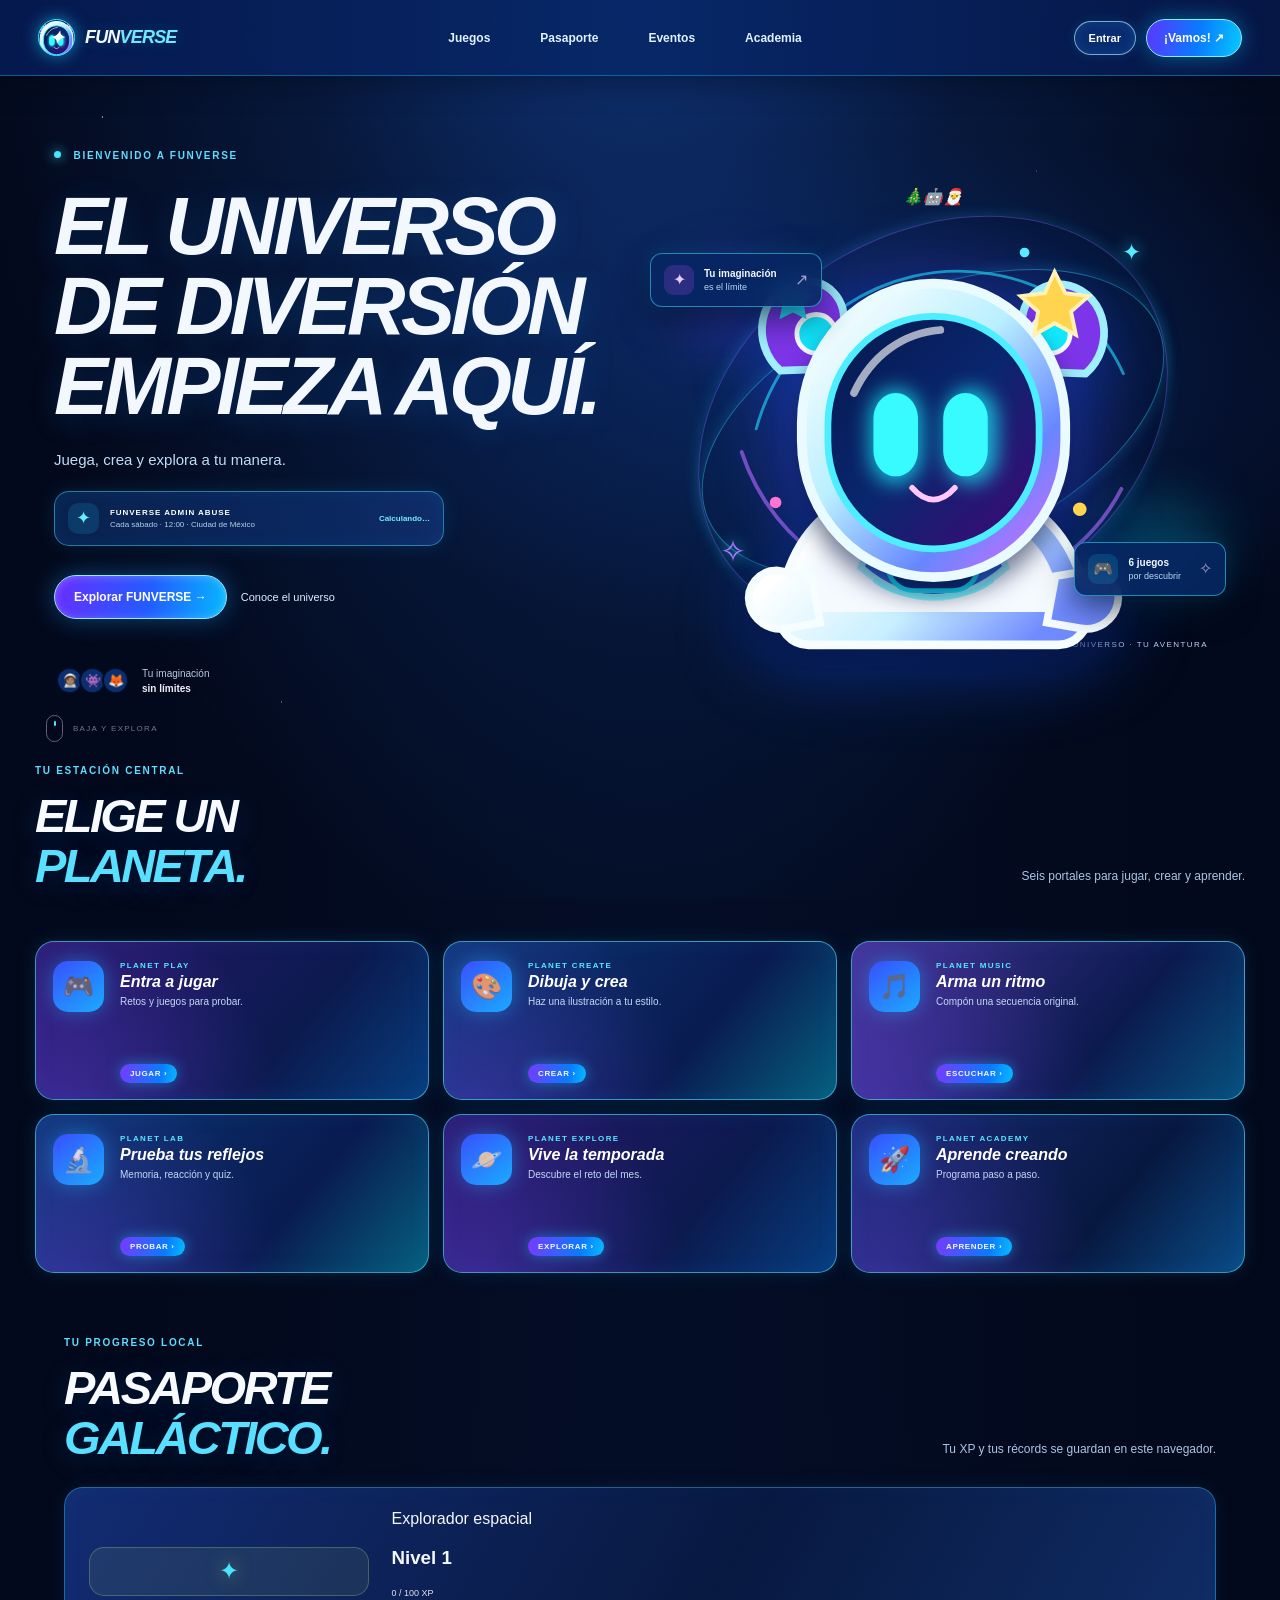
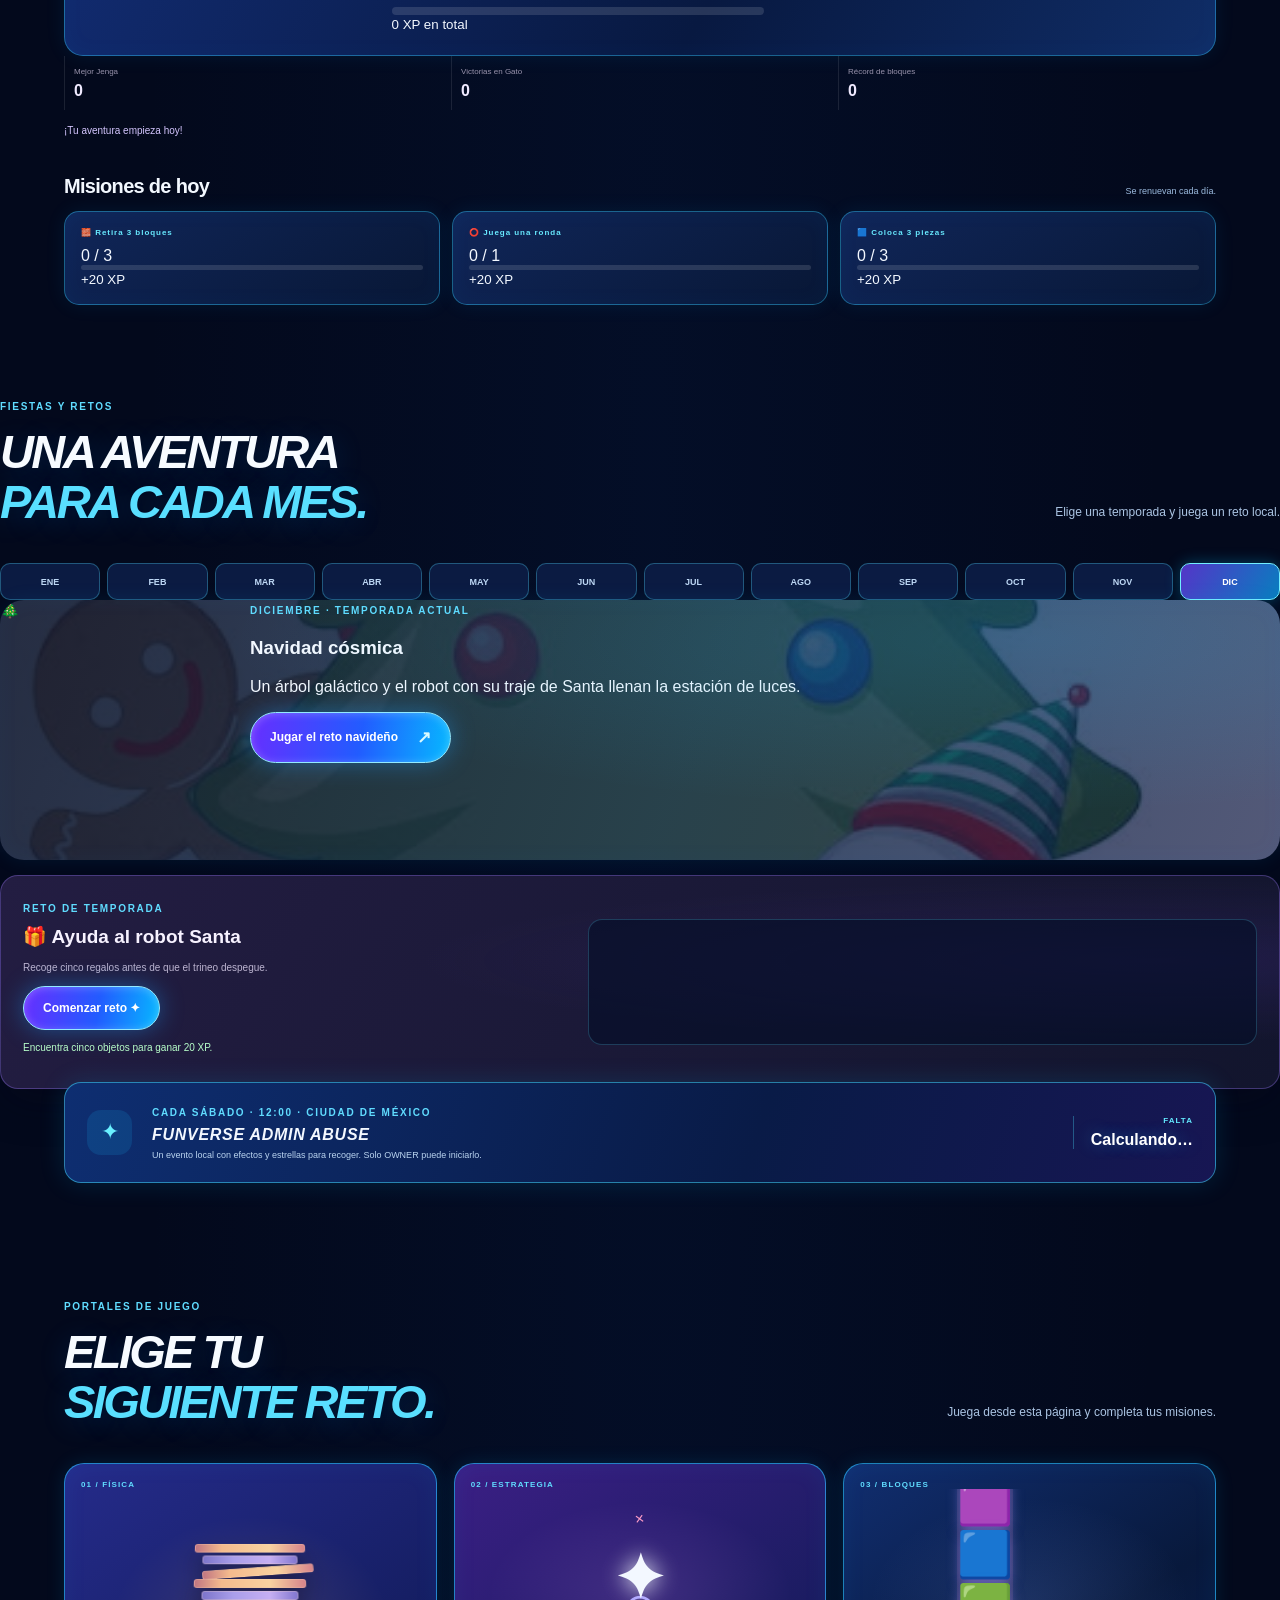
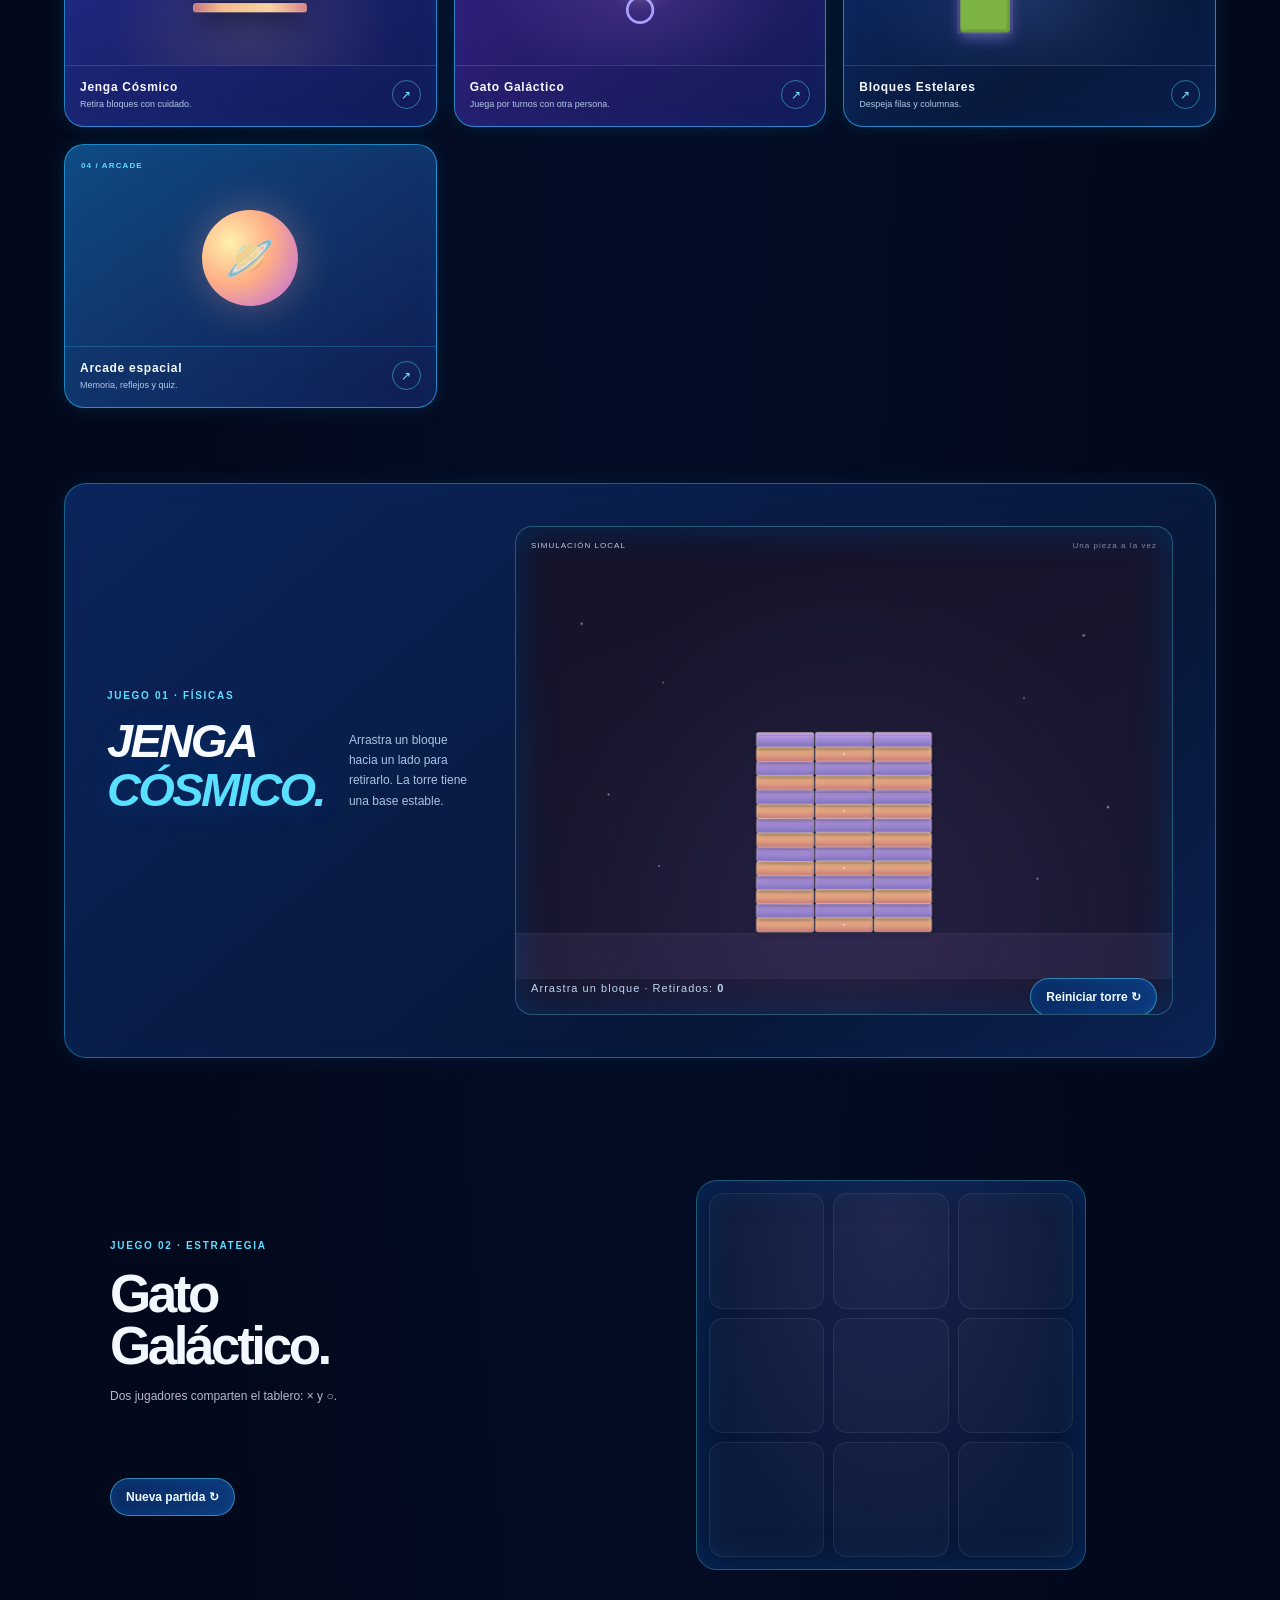
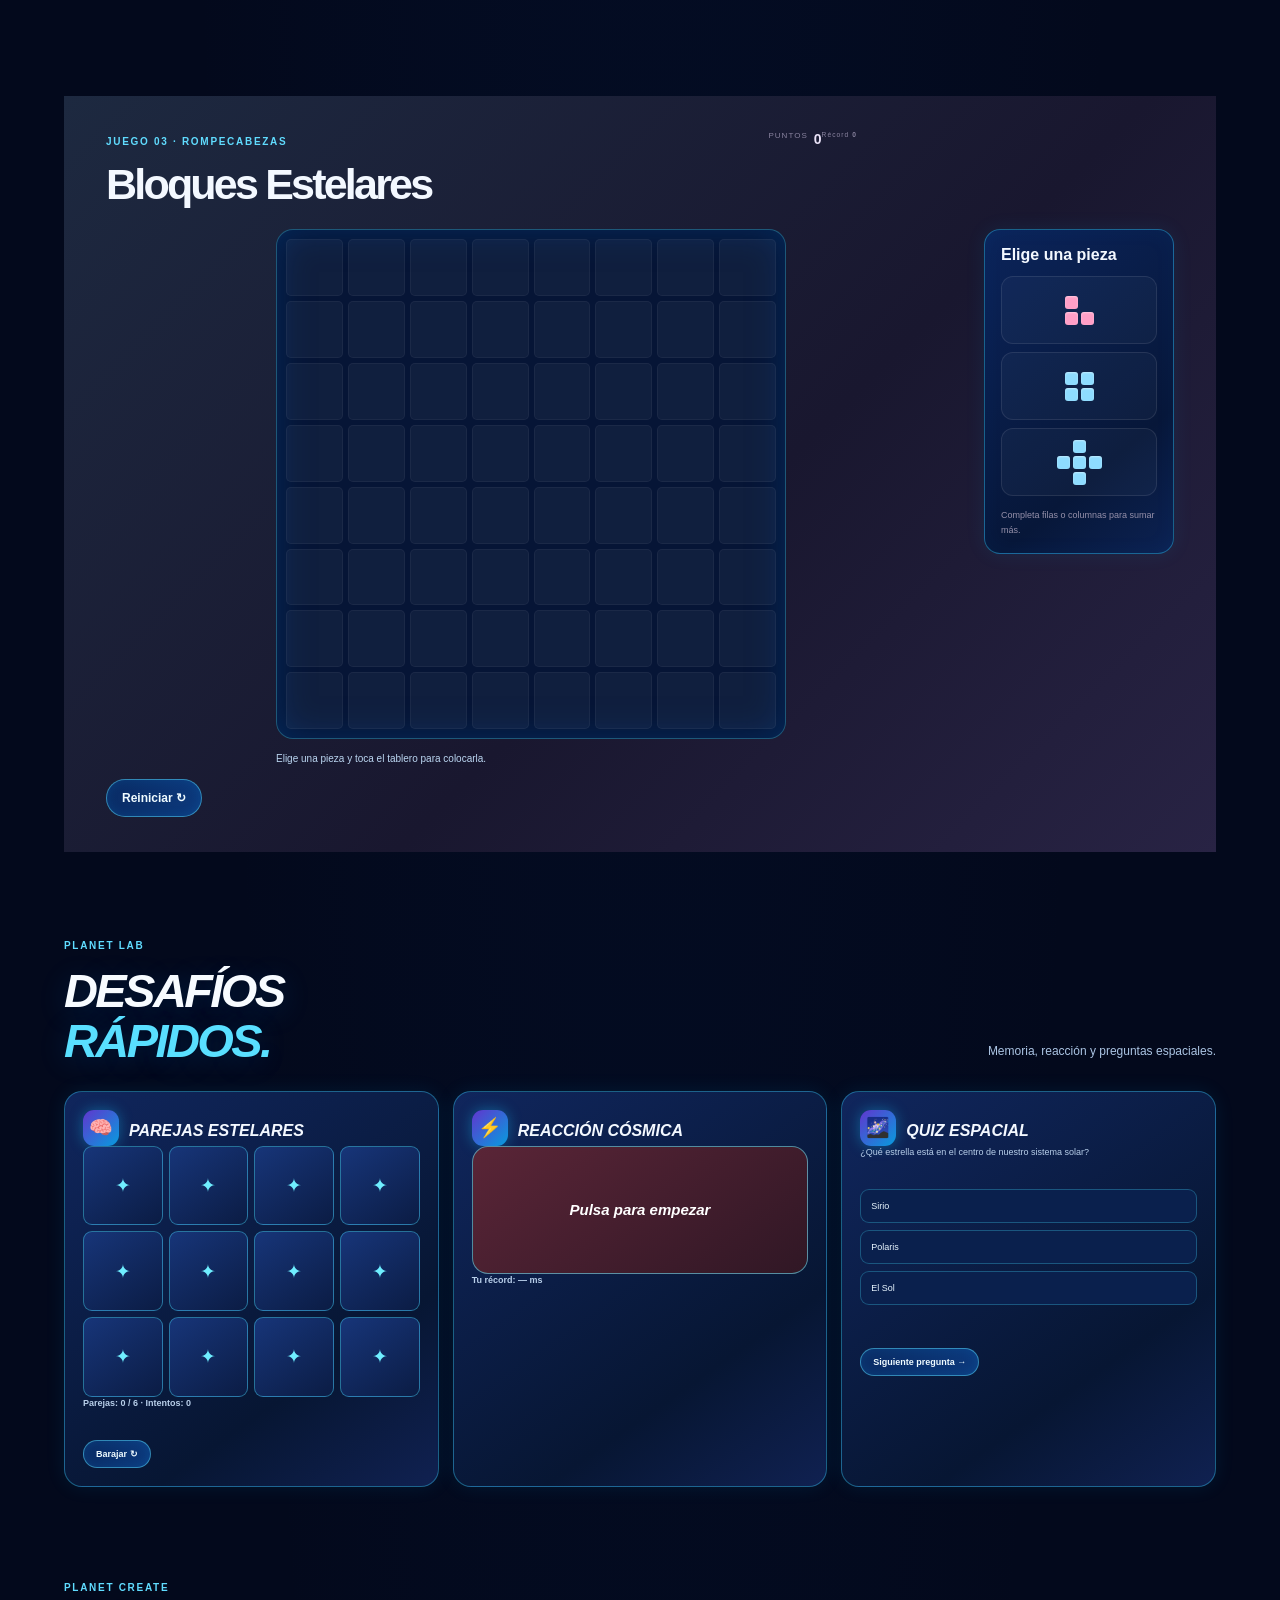
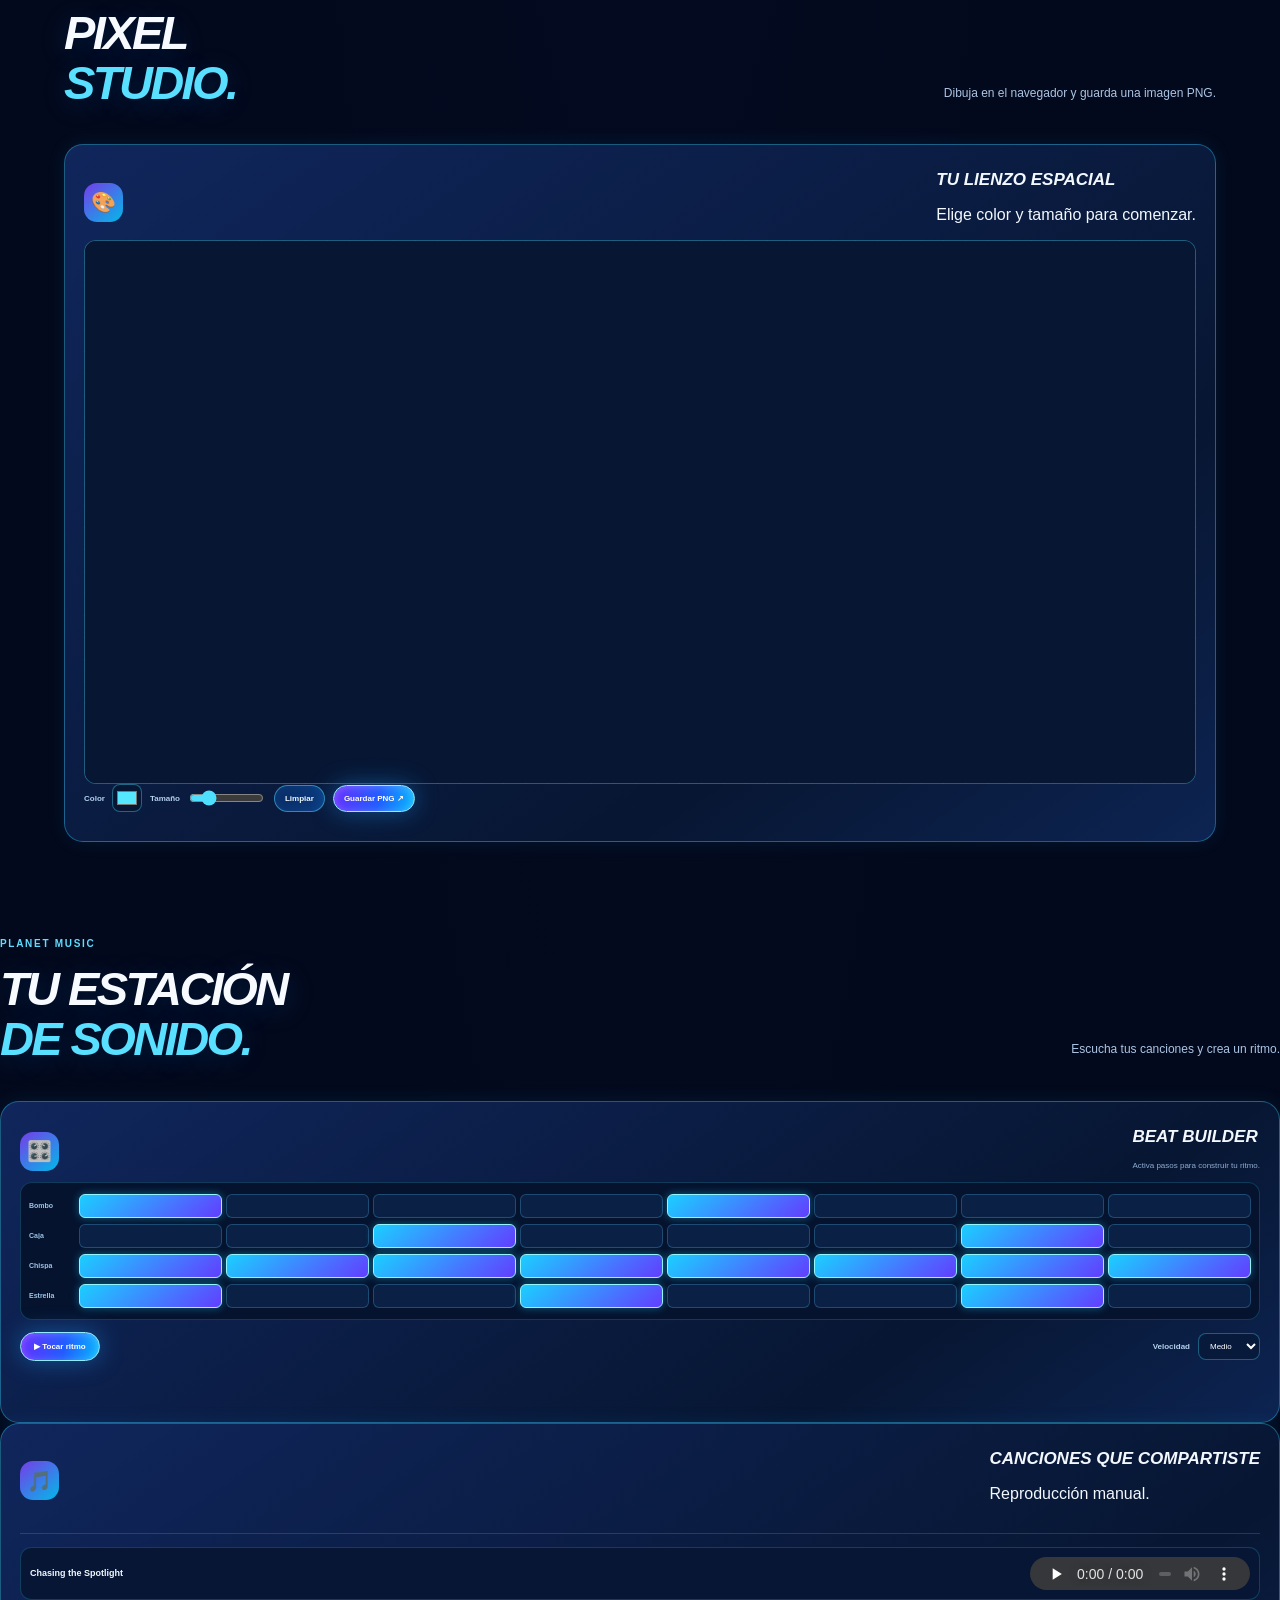
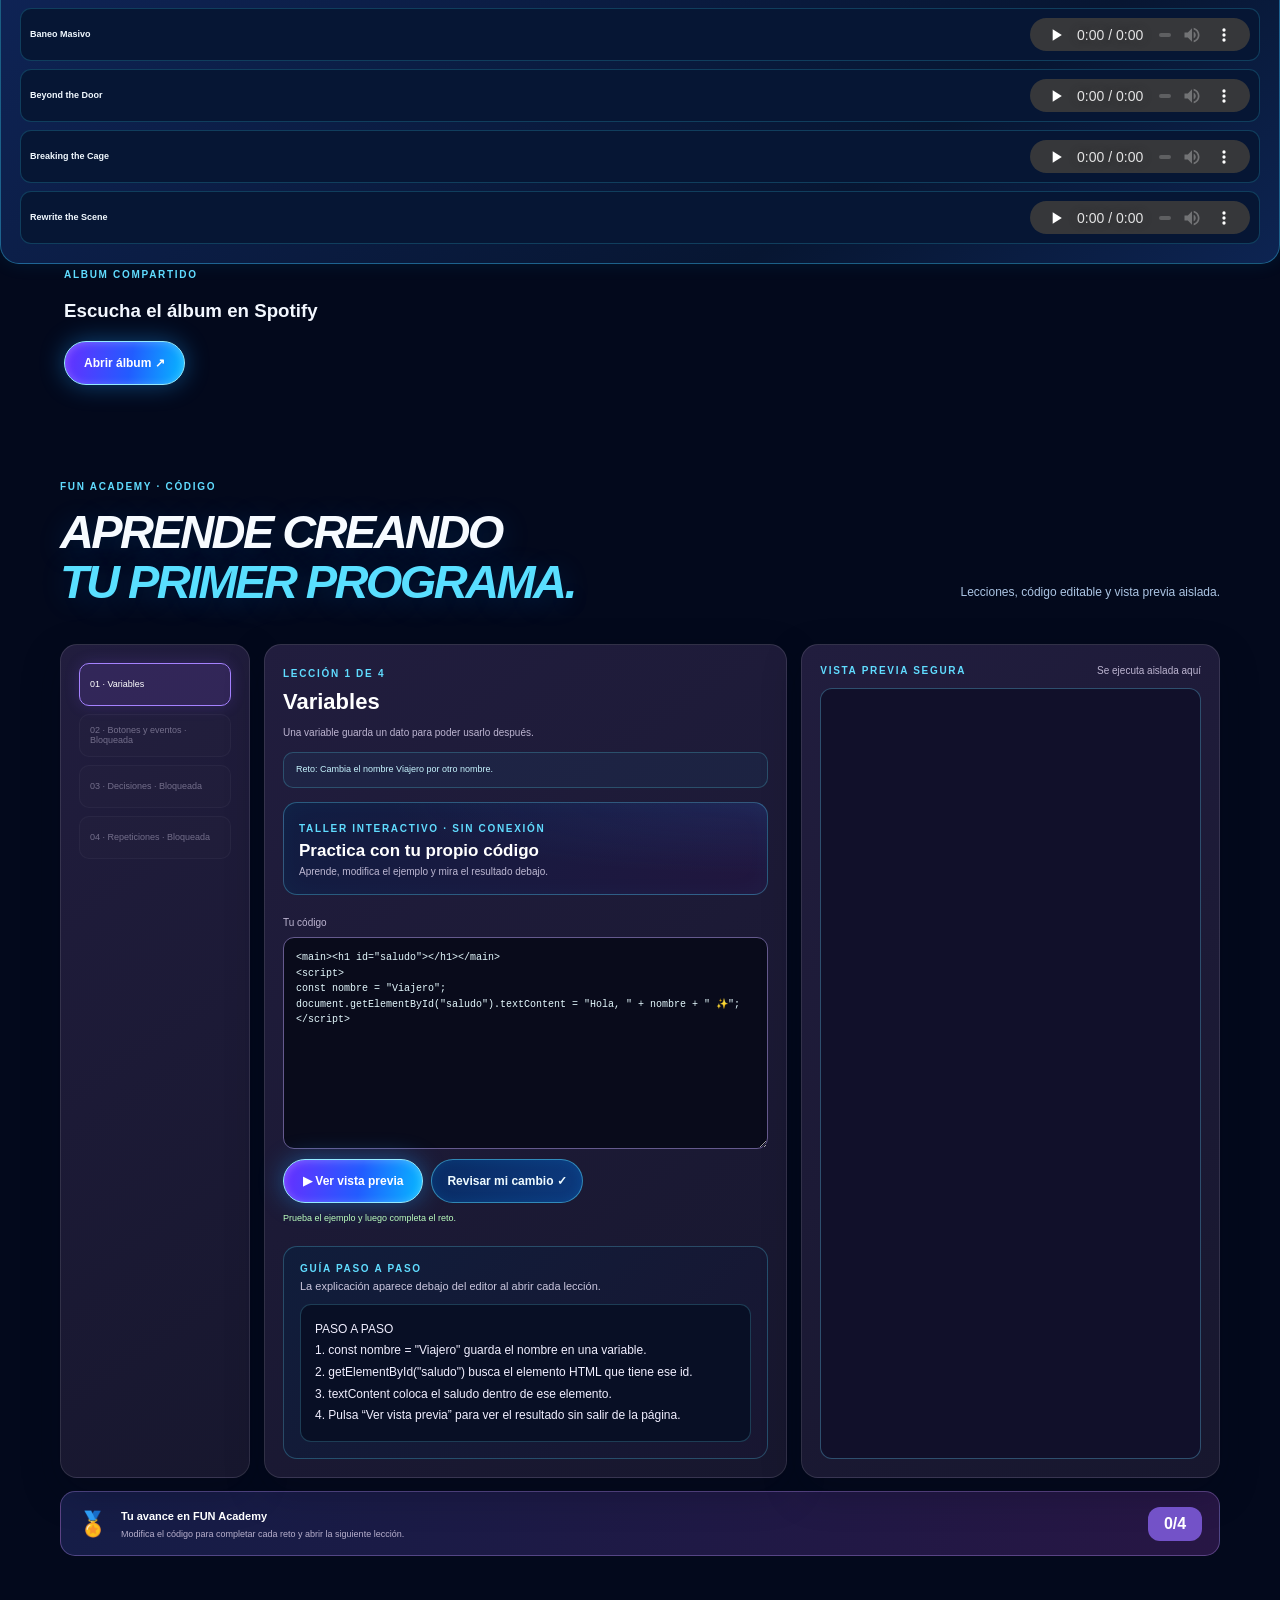
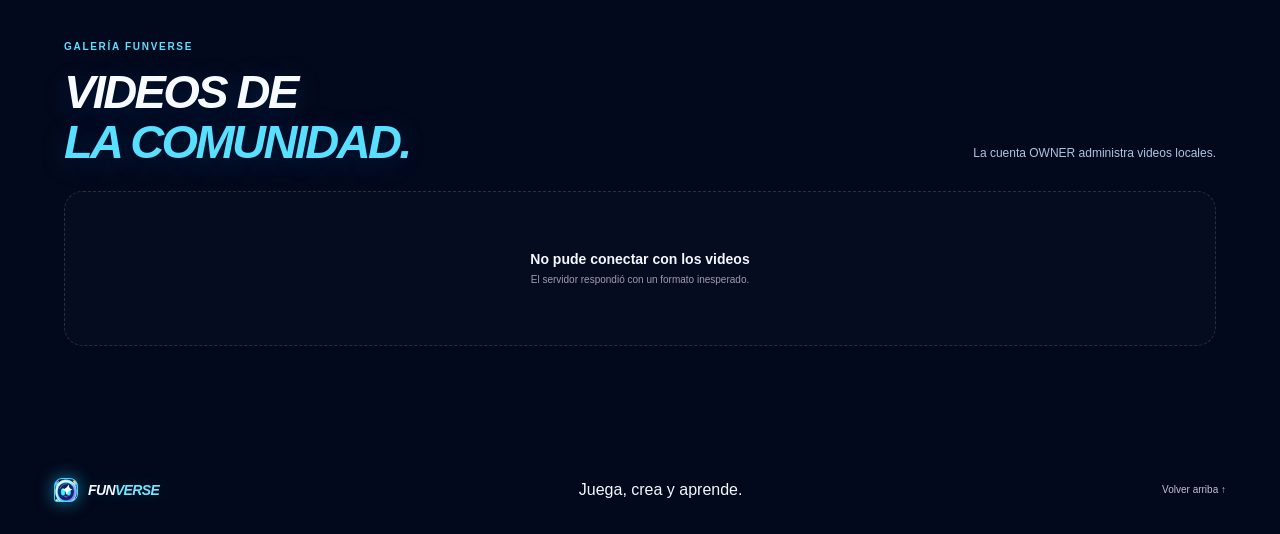
==== commit 13a30c95: "Remove local AI integration and keep FUNVERSE offline-ready" ====
--- a/index.html
+++ b/index.html
@@ -2,28 +2,27 @@
 <!doctype html>
 <html lang="es">
 <head>
-<meta charset="utf-8"><meta name="viewport" content="width=device-width, initial-scale=1"><meta name="theme-color" content="#061943"><meta name="description" content="FUNVERSE: juegos, música, creatividad y FUNSISTANT.">
+<meta charset="utf-8"><meta name="viewport" content="width=device-width, initial-scale=1"><meta name="theme-color" content="#061943"><meta name="description" content="FUNVERSE: juegos, música, creatividad y programación.">
 <title>FUNVERSE — Tu universo empieza aquí</title><link rel="icon" href="/assets/favicon.svg" type="image/svg+xml"><link rel="stylesheet" href="/style.css"><script src="/assets/matter.min.js" defer></script><script src="/script.js" defer></script>
 </head>
 <body><div class="site-shell">
-<header class="topbar"><a class="brand" href="#inicio" aria-label="FUNVERSE, inicio"><span class="brand-mark">✦</span><span>FUN<span class="brand-light">VERSE</span></span></a><button class="menu-toggle" type="button" aria-label="Abrir menú" aria-expanded="false" aria-controls="main-nav"><span></span><span></span></button><nav class="main-nav" id="main-nav"><a href="#explora">Juegos</a><a href="#pasaporte">Pasaporte</a><a href="#eventos">Eventos</a><a href="#coding-academy">Academia</a><a href="/chat.html">Chat</a></nav><div class="top-actions"><button class="account-button" id="account-button" type="button">Entrar</button><a class="top-cta" href="#explora">¡Vamos! ↗</a></div></header>
+<header class="topbar"><a class="brand" href="#inicio" aria-label="FUNVERSE, inicio"><span class="brand-mark">✦</span><span>FUN<span class="brand-light">VERSE</span></span></a><button class="menu-toggle" type="button" aria-label="Abrir menú" aria-expanded="false" aria-controls="main-nav"><span></span><span></span></button><nav class="main-nav" id="main-nav"><a href="#explora">Juegos</a><a href="#pasaporte">Pasaporte</a><a href="#eventos">Eventos</a><a href="#coding-academy">Academia</a></nav><div class="top-actions"><button class="account-button" id="account-button" type="button">Entrar</button><a class="top-cta" href="#explora">¡Vamos! ↗</a></div></header>
 <div class="announcement-banner" id="announcement-banner" hidden role="status"><img class="announcement-avatar" src="/assets/danzok-avatar.png" alt=""><div class="announcement-content"><span class="announcement-byline">DANZOK</span><p id="announcement-body"></p></div><span class="announcement-spark">✦</span></div><div class="event-fx-layer" id="event-fx-layer" hidden aria-hidden="true"></div><div class="event-live-toast" id="event-live-toast" hidden role="status"><img class="event-live-avatar" src="/assets/danzok-avatar.png" alt=""><span class="event-live-copy"><b>DANZOK PRESENTA</b><small id="event-live-text">ADMIN ABUSE EN VIVO</small></span><button class="event-live-stop" id="owner-live-stop" type="button" hidden>PARAR</button></div>
 <main>
-<section class="hero" id="inicio"><div class="hero-copy"><div class="eyebrow"><span class="live-dot"></span> BIENVENIDO A FUNVERSE</div><h1 id="hero-headline">El universo de diversión empieza aquí.</h1><p id="hero-tagline">Juega, crea y explora junto a FUNSISTANT.</p><a class="hero-event-chip" href="#eventos"><span class="hero-event-star">✦</span><span><b>FUNVERSE ADMIN ABUSE</b><small id="hero-event-status">Cada sábado · 12:00 · Ciudad de México</small></span><strong id="hero-event-clock">Calculando…</strong></a><div class="hero-actions"><a class="button button-primary" href="#explora">Explorar FUNVERSE →</a><a class="text-link" href="#universo">Conoce el universo</a></div><div class="hero-note"><div class="avatar-stack"><i>🧑🏽‍🚀</i><i>👾</i><i>🦊</i></div><span>Tu imaginación<br><strong>sin límites</strong></span></div></div><div class="hero-art"><span id="hero-season-decorations"><i id="season-decor-primary"></i><i id="season-decor-secondary"></i></span><div class="hero-nebula hero-nebula-one"></div><div class="hero-nebula hero-nebula-two"></div><div class="orbit orbit-one"></div><div class="orbit orbit-two"></div><span class="spark spark-a">✦</span><span class="spark spark-b">✧</span><img class="hero-astronaut" src="/assets/funverse-astronaut.svg" alt="Astronauta de FUNVERSE" width="460" height="460"><div class="float-card float-card-top"><span class="mini-icon pink">✦</span><span><b>Tu imaginación</b><small>es el límite</small></span><span class="card-arrow">↗</span></div><div class="float-card float-card-bottom"><span class="mini-icon yellow">🎮</span><span><b>6 juegos</b><small>por descubrir</small></span><span class="card-arrow">✧</span></div><span class="art-caption">TU UNIVERSO · TU AVENTURA</span></div><a class="scroll-cue" href="#explora"><span></span> BAJA Y EXPLORA</a></section>
-<section class="launch-section section-wrap" id="universo"><div class="section-heading launch-heading"><div><div class="eyebrow">TU ESTACIÓN CENTRAL</div><h2>Elige un<br><span>planeta.</span></h2></div><p>Siete portales para jugar, crear, aprender y conversar.</p></div><a class="launch-card launch-games" href="#explora"><span class="launch-icon">🎮</span><span class="eyebrow">PLANET PLAY</span><b>Entra a jugar</b><small>Retos y juegos para probar.</small><span class="launch-arrow">JUGAR ›</span></a><a class="launch-card launch-friends" href="#creative"><span class="launch-icon">🎨</span><span class="eyebrow">PLANET CREATE</span><b>Dibuja y crea</b><small>Haz una ilustración a tu estilo.</small><span class="launch-arrow">CREAR ›</span></a><a class="launch-card launch-music" href="#music"><span class="launch-icon">🎵</span><span class="eyebrow">PLANET MUSIC</span><b>Arma un ritmo</b><small>Compón una secuencia original.</small><span class="launch-arrow">ESCUCHAR ›</span></a><a class="launch-card launch-creative" href="#arcade"><span class="launch-icon">🔬</span><span class="eyebrow">PLANET LAB</span><b>Prueba tus reflejos</b><small>Memoria, reacción y quiz.</small><span class="launch-arrow">PROBAR ›</span></a><a class="launch-card launch-calendar" href="#eventos"><span class="launch-icon">🪐</span><span class="eyebrow">PLANET EXPLORE</span><b>Vive la temporada</b><small>Descubre el reto del mes.</small><span class="launch-arrow">EXPLORAR ›</span></a><a class="launch-card launch-academy" href="#coding-academy"><span class="launch-icon">🚀</span><span class="eyebrow">PLANET ACADEMY</span><b>Aprende creando</b><small>Programa paso a paso.</small><span class="launch-arrow">APRENDER ›</span></a><a class="launch-card launch-assistant" href="/chat.html"><span class="launch-icon">🤖</span><span class="eyebrow">PLANET SOCIAL</span><b>Chat con FUNSISTANT</b><small>Privado en este equipo.</small><span class="launch-arrow">CONVERSAR ›</span></a></section>
+<section class="hero" id="inicio"><div class="hero-copy"><div class="eyebrow"><span class="live-dot"></span> BIENVENIDO A FUNVERSE</div><h1 id="hero-headline">El universo de diversión empieza aquí.</h1><p id="hero-tagline">Juega, crea y explora a tu manera.</p><a class="hero-event-chip" href="#eventos"><span class="hero-event-star">✦</span><span><b>FUNVERSE ADMIN ABUSE</b><small id="hero-event-status">Cada sábado · 12:00 · Ciudad de México</small></span><strong id="hero-event-clock">Calculando…</strong></a><div class="hero-actions"><a class="button button-primary" href="#explora">Explorar FUNVERSE →</a><a class="text-link" href="#universo">Conoce el universo</a></div><div class="hero-note"><div class="avatar-stack"><i>🧑🏽‍🚀</i><i>👾</i><i>🦊</i></div><span>Tu imaginación<br><strong>sin límites</strong></span></div></div><div class="hero-art"><span id="hero-season-decorations"><i id="season-decor-primary"></i><i id="season-decor-secondary"></i></span><div class="hero-nebula hero-nebula-one"></div><div class="hero-nebula hero-nebula-two"></div><div class="orbit orbit-one"></div><div class="orbit orbit-two"></div><span class="spark spark-a">✦</span><span class="spark spark-b">✧</span><img class="hero-astronaut" src="/assets/funverse-astronaut.svg" alt="Astronauta de FUNVERSE" width="460" height="460"><div class="float-card float-card-top"><span class="mini-icon pink">✦</span><span><b>Tu imaginación</b><small>es el límite</small></span><span class="card-arrow">↗</span></div><div class="float-card float-card-bottom"><span class="mini-icon yellow">🎮</span><span><b>6 juegos</b><small>por descubrir</small></span><span class="card-arrow">✧</span></div><span class="art-caption">TU UNIVERSO · TU AVENTURA</span></div><a class="scroll-cue" href="#explora"><span></span> BAJA Y EXPLORA</a></section>
+<section class="launch-section section-wrap" id="universo"><div class="section-heading launch-heading"><div><div class="eyebrow">TU ESTACIÓN CENTRAL</div><h2>Elige un<br><span>planeta.</span></h2></div><p>Seis portales para jugar, crear y aprender.</p></div><a class="launch-card launch-games" href="#explora"><span class="launch-icon">🎮</span><span class="eyebrow">PLANET PLAY</span><b>Entra a jugar</b><small>Retos y juegos para probar.</small><span class="launch-arrow">JUGAR ›</span></a><a class="launch-card launch-friends" href="#creative"><span class="launch-icon">🎨</span><span class="eyebrow">PLANET CREATE</span><b>Dibuja y crea</b><small>Haz una ilustración a tu estilo.</small><span class="launch-arrow">CREAR ›</span></a><a class="launch-card launch-music" href="#music"><span class="launch-icon">🎵</span><span class="eyebrow">PLANET MUSIC</span><b>Arma un ritmo</b><small>Compón una secuencia original.</small><span class="launch-arrow">ESCUCHAR ›</span></a><a class="launch-card launch-creative" href="#arcade"><span class="launch-icon">🔬</span><span class="eyebrow">PLANET LAB</span><b>Prueba tus reflejos</b><small>Memoria, reacción y quiz.</small><span class="launch-arrow">PROBAR ›</span></a><a class="launch-card launch-calendar" href="#eventos"><span class="launch-icon">🪐</span><span class="eyebrow">PLANET EXPLORE</span><b>Vive la temporada</b><small>Descubre el reto del mes.</small><span class="launch-arrow">EXPLORAR ›</span></a><a class="launch-card launch-academy" href="#coding-academy"><span class="launch-icon">🚀</span><span class="eyebrow">PLANET ACADEMY</span><b>Aprende creando</b><small>Programa paso a paso.</small><span class="launch-arrow">APRENDER ›</span></a></section>
 <section class="passport-section section-wrap" id="pasaporte"><div class="section-heading"><div><div class="eyebrow">TU PROGRESO LOCAL</div><h2>Pasaporte<br><span>galáctico.</span></h2></div><p>Tu XP y tus récords se guardan en este navegador.</p></div><div class="passport-overview"><div class="passport-emblem">✦</div><div><span class="passport-rank" id="passport-rank">Explorador espacial</span><span class="passport-owner-label" id="passport-owner-label" hidden>OWNER</span><h3 id="passport-level">Nivel 1</h3><p class="passport-xp-label" id="passport-xp-label">0 / 100 XP</p><div class="passport-meter" role="progressbar" aria-valuemin="0" aria-valuemax="100" aria-valuenow="0"><span id="passport-meter-fill"></span></div><small id="passport-total-xp">0 XP en total</small></div></div><div class="passport-stats"><div><span>Mejor Jenga</span><b id="passport-jenga-best">0</b></div><div><span>Victorias en Gato</span><b id="passport-gato-wins">0</b></div><div><span>Récord de bloques</span><b id="passport-blocks-best">0</b></div></div><p class="passport-notice" id="passport-notice" role="status">¡Tu aventura empieza hoy!</p><div class="mission-heading"><h3>Misiones de hoy</h3><span class="mission-reset-note">Se renuevan cada día.</span></div><div class="mission-grid"><article class="mission-card" data-daily-mission="jenga"><div class="mission-game">🧱 <b>Retira 3 bloques</b></div><span id="mission-jenga-count">0 / 3</span><div class="mission-meter"><span id="mission-jenga-fill"></span></div><small>+20 XP</small></article><article class="mission-card" data-daily-mission="gato"><div class="mission-game">⭕ <b>Juega una ronda</b></div><span id="mission-gato-count">0 / 1</span><div class="mission-meter"><span id="mission-gato-fill"></span></div><small>+20 XP</small></article><article class="mission-card" data-daily-mission="bloques"><div class="mission-game">🟦 <b>Coloca 3 piezas</b></div><span id="mission-bloques-count">0 / 3</span><div class="mission-meter"><span id="mission-bloques-fill"></span></div><small>+20 XP</small></article></div></section>
 <section class="season-section section-wrap" id="eventos"><div class="section-heading"><div><div class="eyebrow">FIESTAS Y RETOS</div><h2>Una aventura<br><span>para cada mes.</span></h2></div><p>Elige una temporada y juega un reto local.</p></div><div class="season-month-picker" id="season-month-picker" aria-label="Elegir temporada"></div><article class="season-feature" id="season-feature"><div class="season-art" id="season-art"></div><div><span class="eyebrow" id="season-date"></span><h3 id="season-name"></h3><p id="season-description"></p><a class="button button-primary" id="season-link" href="#seasonal-quest">Jugar reto ↗</a></div></article><article class="seasonal-quest" id="seasonal-quest"><div class="season-quest-copy"><span class="eyebrow">RETO DE TEMPORADA</span><h3><span id="season-quest-art">✦</span> <span id="season-quest-title">Encuentra cinco objetos</span></h3><p id="season-quest-description"></p><button class="button button-primary" id="season-quest-start" type="button">Comenzar reto ✦</button><p id="season-quest-status" role="status"></p></div><div class="season-quest-board" id="season-quest-board"></div></article><article class="event-bulletin"><span class="event-bulletin-mark" aria-hidden="true">✦</span><div class="event-bulletin-copy"><span class="eyebrow" id="event-kicker">CADA SÁBADO · 12:00 · CIUDAD DE MÉXICO</span><h3>FUNVERSE ADMIN ABUSE</h3><p>Un evento local con efectos y estrellas para recoger. Solo OWNER puede iniciarlo.</p></div><div class="event-bulletin-clock"><small id="event-clock-label">FALTA</small><b id="event-clock">Calculando…</b></div></article></section>
-<section class="worlds section-wrap" id="explora"><div class="section-heading"><div><div class="eyebrow">PORTALES DE JUEGO</div><h2>Elige tu<br><span>siguiente reto.</span></h2></div><p>Juega desde esta página y completa tus misiones.</p></div><div class="world-grid"><a class="world-card card-games" href="#jenga"><span class="card-number">01 / FÍSICA</span><div class="world-art jenga-art"><div class="jenga-stack"><i></i><i></i><i></i><i></i><i></i><i></i></div></div><div class="world-info"><span><b>Jenga Cósmico</b><small>Retira bloques con cuidado.</small></span><span class="round-arrow">↗</span></div></a><a class="world-card card-friends" href="#gato"><span class="card-number">02 / ESTRATEGIA</span><div class="world-art gato-art"><span class="gato-x">×</span><span class="gato-o">○</span><span class="gato-mark">✦</span></div><div class="world-info"><span><b>Gato Galáctico</b><small>Juega contra FUNSISTANT.</small></span><span class="round-arrow">↗</span></div></a><a class="world-card card-creative" href="#bloques"><span class="card-number">03 / BLOQUES</span><div class="world-art blocks-art"><span class="blocks-mini">🟪 🟦 🟩</span></div><div class="world-info"><span><b>Bloques Estelares</b><small>Despeja filas y columnas.</small></span><span class="round-arrow">↗</span></div></a><a class="world-card card-academy" href="#arcade"><span class="card-number">04 / ARCADE</span><div class="world-art"><span class="game-planet">🪐</span></div><div class="world-info"><span><b>Arcade espacial</b><small>Memoria, reflejos y quiz.</small></span><span class="round-arrow">↗</span></div></a></div></section>
+<section class="worlds section-wrap" id="explora"><div class="section-heading"><div><div class="eyebrow">PORTALES DE JUEGO</div><h2>Elige tu<br><span>siguiente reto.</span></h2></div><p>Juega desde esta página y completa tus misiones.</p></div><div class="world-grid"><a class="world-card card-games" href="#jenga"><span class="card-number">01 / FÍSICA</span><div class="world-art jenga-art"><div class="jenga-stack"><i></i><i></i><i></i><i></i><i></i><i></i></div></div><div class="world-info"><span><b>Jenga Cósmico</b><small>Retira bloques con cuidado.</small></span><span class="round-arrow">↗</span></div></a><a class="world-card card-friends" href="#gato"><span class="card-number">02 / ESTRATEGIA</span><div class="world-art gato-art"><span class="gato-x">×</span><span class="gato-o">○</span><span class="gato-mark">✦</span></div><div class="world-info"><span><b>Gato Galáctico</b><small>Juega por turnos con otra persona.</small></span><span class="round-arrow">↗</span></div></a><a class="world-card card-creative" href="#bloques"><span class="card-number">03 / BLOQUES</span><div class="world-art blocks-art"><span class="blocks-mini">🟪 🟦 🟩</span></div><div class="world-info"><span><b>Bloques Estelares</b><small>Despeja filas y columnas.</small></span><span class="round-arrow">↗</span></div></a><a class="world-card card-academy" href="#arcade"><span class="card-number">04 / ARCADE</span><div class="world-art"><span class="game-planet">🪐</span></div><div class="world-info"><span><b>Arcade espacial</b><small>Memoria, reflejos y quiz.</small></span><span class="round-arrow">↗</span></div></a></div></section>
 <section class="jenga-section section-wrap" id="jenga"><div class="section-heading"><div><div class="eyebrow">JUEGO 01 · FÍSICAS</div><h2>Jenga<br><span>cósmico.</span></h2></div><p>Arrastra un bloque hacia un lado para retirarlo. La torre tiene una base estable.</p></div><div class="jenga-board"><div class="jenga-topline"><span class="physics-label">SIMULACIÓN LOCAL</span><span>Una pieza a la vez</span></div><canvas id="jenga-canvas" aria-label="Jenga interactivo"></canvas><p id="physics-error" class="physics-error" hidden>Las físicas necesitan cargar Matter.js. Recarga la página.</p><div class="jenga-footer"><p id="jenga-status" class="game-status" role="status">Arrastra un bloque</p><button class="button button-quiet" id="restart-jenga" type="button">Reiniciar torre ↻</button></div></div></section>
-<section class="play-section section-wrap" id="gato"><div class="gato-game"><div class="play-copy"><span class="eyebrow">JUEGO 02 · ESTRATEGIA</span><h2>Gato<br>Galáctico.</h2><p>Juega con ×; FUNSISTANT responde con ○.</p><label class="game-difficulty" for="gato-difficulty">Dificultad<select id="gato-difficulty"><option value="normal">Normal</option><option value="hard">Experta</option></select></label><p class="game-status" id="gato-status" role="status"></p><button class="button button-quiet" id="gato-restart" type="button">Nueva partida ↻</button></div><div class="tic-area"><div class="game-orbit"></div><div class="tic-board" id="tic-board" aria-label="Tablero de gato"></div></div></div></section>
+<section class="play-section section-wrap" id="gato"><div class="gato-game"><div class="play-copy"><span class="eyebrow">JUEGO 02 · ESTRATEGIA</span><h2>Gato<br>Galáctico.</h2><p>Dos jugadores comparten el tablero: × y ○.</p><p class="game-status" id="gato-status" role="status"></p><button class="button button-quiet" id="gato-restart" type="button">Nueva partida ↻</button></div><div class="tic-area"><div class="game-orbit"></div><div class="tic-board" id="tic-board" aria-label="Tablero de gato"></div></div></div></section>
 <section class="play-section section-wrap" id="bloques"><div class="block-game"><div class="block-game-head"><div><span class="eyebrow">JUEGO 03 · ROMPECABEZAS</span><h2>Bloques Estelares</h2></div><div class="block-scoreline"><span>PUNTOS</span><b id="blocks-score">0</b><small>Récord <strong id="blocks-best">0</strong></small></div></div><div class="block-layout"><div><div class="block-board" id="block-board" aria-label="Tablero de bloques"></div><p id="blocks-status" class="block-status" role="status"></p><button class="button button-quiet" id="blocks-restart" type="button">Reiniciar ↻</button></div><aside class="pieces-panel"><b>Elige una pieza</b><div class="piece-rack" id="piece-rack"></div><p>Completa filas o columnas para sumar más.</p></aside></div></div></section>
 <section class="arcade-section section-wrap" id="arcade"><div class="section-heading"><div><div class="eyebrow">PLANET LAB</div><h2>Desafíos<br><span>rápidos.</span></h2></div><p>Memoria, reacción y preguntas espaciales.</p></div><div class="arcade-grid"><article class="arcade-card"><div class="arcade-card-heading"><span class="arcade-symbol">🧠</span><h3>Parejas estelares</h3></div><div class="memory-grid" id="memory-grid"></div><p id="memory-result" class="arcade-result" role="status"></p><button class="button button-quiet" id="memory-restart" type="button">Barajar ↻</button></article><article class="arcade-card"><div class="arcade-card-heading"><span class="arcade-symbol">⚡</span><h3>Reacción cósmica</h3></div><button class="reaction-pad" id="reaction-pad" type="button" data-state="idle">Pulsa para empezar</button><p id="reaction-result" class="arcade-result" role="status"></p></article><article class="arcade-card"><div class="arcade-card-heading"><span class="arcade-symbol">🌌</span><h3>Quiz espacial</h3></div><p id="quiz-question"></p><div id="quiz-options" class="quiz-options"></div><p id="quiz-result" class="arcade-result" role="status"></p><button class="button button-quiet" id="quiz-next" type="button">Siguiente pregunta →</button></article></div></section>
 <section class="creative-section section-wrap" id="creative"><div class="section-heading"><div><div class="eyebrow">PLANET CREATE</div><h2>Pixel<br><span>Studio.</span></h2></div><p>Dibuja en el navegador y guarda una imagen PNG.</p></div><article class="creative-card"><div class="creative-card-head"><span class="creative-card-icon">🎨</span><div><h3>Tu lienzo espacial</h3><p id="pixel-status" role="status">Elige color y tamaño para comenzar.</p></div></div><canvas id="pixel-canvas" width="720" height="360" aria-label="Lienzo de dibujo"></canvas><div class="canvas-controls"><label>Color <input id="pixel-color" type="color" value="#55e7ff"></label><label>Tamaño <input id="pixel-size" type="range" min="2" max="32" value="8"></label><button class="button button-quiet" id="pixel-clear" type="button">Limpiar</button><button class="button button-primary" id="pixel-save" type="button">Guardar PNG ↗</button></div></article></section>
-<section class="music-section section-wrap" id="music"><div class="section-heading"><div><div class="eyebrow">PLANET MUSIC</div><h2>Tu estación<br><span>de sonido.</span></h2></div><p>Escucha tus canciones y crea un ritmo.</p></div><div class="music-layout"><article class="creative-card"><div class="creative-card-head"><span class="creative-card-icon">🎛️</span><div><h3>Beat Builder</h3><p class="beat-intro">Activa pasos para construir tu ritmo.</p></div></div><div class="beat-grid" id="beat-grid"></div><div class="beat-controls"><button class="button button-primary" id="beat-toggle" type="button">▶ Tocar ritmo</button><label>Velocidad <select id="beat-tempo"><option value="300">Rápido</option><option value="420" selected>Medio</option><option value="580">Lento</option></select></label></div><div class="beat-ai-row"><label class="beat-idea-label" for="beat-idea">Describe una idea para FUNSISTANT</label><input id="beat-idea" type="text" maxlength="100" placeholder="Aventura espacial alegre"><button class="button button-quiet" id="beat-ai-generate" type="button">Crear ritmo con FUNSISTANT</button></div><p id="beat-status" class="arcade-result" role="status"></p></article><article class="creative-card soundtrack-card"><div class="creative-card-head"><span class="creative-card-icon">🎵</span><div><h3>Canciones que compartiste</h3><p>Reproducción manual.</p></div></div><div class="soundtrack-list"><article class="soundtrack-item"><div><b>Chasing the Spotlight</b></div><audio controls preload="none" src="/assets/music/Chasing_The_Spotlight.mp3">Audio no compatible.</audio></article><article class="soundtrack-item"><div><b>Baneo Masivo</b></div><audio controls preload="none" src="/assets/music/Baneo_Masivo.mp3">Audio no compatible.</audio></article><article class="soundtrack-item"><div><b>Beyond the Door</b></div><audio controls preload="none" src="/assets/music/Beyond_The_Door.mp3">Audio no compatible.</audio></article><article class="soundtrack-item"><div><b>Breaking the Cage</b></div><audio controls preload="none" src="/assets/music/Breaking_the_Cage.mp3">Audio no compatible.</audio></article><article class="soundtrack-item"><div><b>Rewrite the Scene</b></div><audio controls preload="none" src="/assets/music/Rewrite_the_Scene.mp3">Audio no compatible.</audio></article></div></article></div><article class="spotify-section"><span class="eyebrow">ALBUM COMPARTIDO</span><h3>Escucha el álbum en Spotify</h3><a class="button button-primary" href="https://open.spotify.com/album/7AsM74VTRiioLdXffW05lh" target="_blank" rel="noopener noreferrer">Abrir álbum ↗</a></article></section>
-<section class="coding-academy section-wrap" id="coding-academy"><div class="section-heading"><div><div class="eyebrow">FUN ACADEMY · CÓDIGO</div><h2>Aprende creando<br><span>tu primer programa.</span></h2></div><p>Lecciones, código editable y vista previa aislada.</p></div><div class="coding-lab"><aside class="coding-lesson-list" id="coding-lesson-list" aria-label="Lecciones"></aside><article class="coding-lesson"><span class="eyebrow" id="coding-lesson-number">LECCIÓN 1</span><h3 id="coding-lesson-title">Variables</h3><p id="coding-lesson-explanation"></p><div class="coding-challenge" id="coding-lesson-challenge"></div><label for="coding-editor">Tu código</label><textarea id="coding-editor" spellcheck="false" rows="12" aria-label="Editor de código"></textarea><div class="coding-actions"><button class="button button-primary" id="coding-run" type="button">▶ Ver vista previa</button><button class="button button-quiet" id="coding-check" type="button">Completar lección ↗</button></div><p id="coding-status" role="status" aria-live="polite"></p><div class="coding-tutor"><div><span class="eyebrow">FUNSISTANT · MENTOR CODER</span><p>Te explica esta lección paso a paso.</p></div><button class="button button-quiet" id="coding-tutor-ask" type="button">Explícame la lección</button><div id="coding-tutor-answer" role="status" aria-live="polite" hidden></div></div></article><div class="coding-preview"><div class="coding-preview-head"><span class="eyebrow">VISTA PREVIA SEGURA</span><span>Se ejecuta aislada aquí</span></div><iframe id="coding-preview-frame" title="Vista previa del ejercicio" sandbox="allow-scripts" referrerpolicy="no-referrer"></iframe></div></div><div class="coder-unlock-card" id="coder-unlock-card"><span>🔐</span><div><b>FUN-CODER 3.8 ASTRA</b><p>Completa las lecciones para desbloquear el perfil mentor de programación.</p></div><span id="coding-lock-state">BLOQUEADO</span></div></section>
+<section class="music-section section-wrap" id="music"><div class="section-heading"><div><div class="eyebrow">PLANET MUSIC</div><h2>Tu estación<br><span>de sonido.</span></h2></div><p>Escucha tus canciones y crea un ritmo.</p></div><div class="music-layout"><article class="creative-card"><div class="creative-card-head"><span class="creative-card-icon">🎛️</span><div><h3>Beat Builder</h3><p class="beat-intro">Activa pasos para construir tu ritmo.</p></div></div><div class="beat-grid" id="beat-grid"></div><div class="beat-controls"><button class="button button-primary" id="beat-toggle" type="button">▶ Tocar ritmo</button><label>Velocidad <select id="beat-tempo"><option value="300">Rápido</option><option value="420" selected>Medio</option><option value="580">Lento</option></select></label></div><p id="beat-status" class="arcade-result" role="status"></p></article><article class="creative-card soundtrack-card"><div class="creative-card-head"><span class="creative-card-icon">🎵</span><div><h3>Canciones que compartiste</h3><p>Reproducción manual.</p></div></div><div class="soundtrack-list"><article class="soundtrack-item"><div><b>Chasing the Spotlight</b></div><audio controls preload="none" src="/assets/music/Chasing_The_Spotlight.mp3">Audio no compatible.</audio></article><article class="soundtrack-item"><div><b>Baneo Masivo</b></div><audio controls preload="none" src="/assets/music/Baneo_Masivo.mp3">Audio no compatible.</audio></article><article class="soundtrack-item"><div><b>Beyond the Door</b></div><audio controls preload="none" src="/assets/music/Beyond_The_Door.mp3">Audio no compatible.</audio></article><article class="soundtrack-item"><div><b>Breaking the Cage</b></div><audio controls preload="none" src="/assets/music/Breaking_the_Cage.mp3">Audio no compatible.</audio></article><article class="soundtrack-item"><div><b>Rewrite the Scene</b></div><audio controls preload="none" src="/assets/music/Rewrite_the_Scene.mp3">Audio no compatible.</audio></article></div></article></div><article class="spotify-section"><span class="eyebrow">ALBUM COMPARTIDO</span><h3>Escucha el álbum en Spotify</h3><a class="button button-primary" href="https://open.spotify.com/album/7AsM74VTRiioLdXffW05lh" target="_blank" rel="noopener noreferrer">Abrir álbum ↗</a></article></section>
+<section class="coding-academy section-wrap" id="coding-academy"><div class="section-heading"><div><div class="eyebrow">FUN ACADEMY · CÓDIGO</div><h2>Aprende creando<br><span>tu primer programa.</span></h2></div><p>Lecciones, código editable y vista previa aislada.</p></div><div class="coding-lab"><aside class="coding-lesson-list" id="coding-lesson-list" aria-label="Lecciones"></aside><article class="coding-lesson"><span class="eyebrow" id="coding-lesson-number">LECCIÓN 1</span><h3 id="coding-lesson-title">Variables</h3><p id="coding-lesson-explanation"></p><div class="coding-challenge" id="coding-lesson-challenge"></div><div class="coding-builder" id="coding-builder"><div><span class="eyebrow">TALLER INTERACTIVO · SIN CONEXIÓN</span><h4>Practica con tu propio código</h4><p>Aprende, modifica el ejemplo y mira el resultado debajo.</p></div></div><label for="coding-editor">Tu código</label><textarea id="coding-editor" spellcheck="false" rows="12" aria-label="Editor de código"></textarea><div class="coding-actions"><button class="button button-primary" id="coding-run" type="button">▶ Ver vista previa</button><button class="button button-quiet" id="coding-check" type="button">Revisar mi cambio ✓</button></div><p id="coding-status" role="status" aria-live="polite"></p><div class="coding-tutor"><div><span class="eyebrow">GUÍA PASO A PASO</span><p>La explicación aparece debajo del editor al abrir cada lección.</p></div><div id="coding-tutor-answer" role="status" aria-live="polite"></div></div></article><div class="coding-preview"><div class="coding-preview-head"><span class="eyebrow">VISTA PREVIA SEGURA</span><span>Se ejecuta aislada aquí</span></div><iframe id="coding-preview-frame" title="Vista previa del ejercicio" sandbox="allow-scripts" referrerpolicy="no-referrer"></iframe></div></div><div class="coder-unlock-card" id="coding-progress-card"><span>🏅</span><div><b>Tu avance en FUN Academy</b><p>Modifica el código para completar cada reto y abrir la siguiente lección.</p></div><span id="coding-progress">0/4</span></div></section>
 <section class="video-section section-wrap" id="videos"><div class="section-heading"><div><div class="eyebrow">GALERÍA FUNVERSE</div><h2>Videos de<br><span>la comunidad.</span></h2></div><p>La cuenta OWNER administra videos locales.</p></div><div class="video-admin" id="video-admin" hidden><div><b>Subir un video</b><small>MP4, WebM o MOV · hasta 300 MB</small></div><label class="button button-primary upload-button" for="video-file">Elegir video ↗</label><input id="video-file" type="file" accept="video/mp4,video/webm,video/quicktime" hidden><span id="upload-status" role="status"></span></div><div class="video-grid" id="video-grid"></div></section>
-<section class="assistant section-wrap" id="funsistant"><div class="assistant-visual"><div class="assistant-orbit"><span class="assistant-star">✦</span><div class="assistant-bot"><div class="antenna"></div><div class="bot-glass"><span class="bot-face"><i class="bot-cheek"></i><i class="bot-cheek"></i></span></div><span class="bot-aura"></span></div></div></div><div class="assistant-copy"><span class="eyebrow">TU COMPAÑERO DE IDEAS</span><h2>Hola, soy<br><span>FUNSISTANT.</span></h2><p>Pregúntame por juegos, ideas, programación o entretenimiento.</p><div class="assistant-tag">FUN 2.1 UNIVERSE · SERVIDOR LOCAL</div><label class="assistant-mode-picker" for="assistant-mode">Modo<select id="assistant-mode" data-assistant-mode><option value="fun">Diversión</option><option value="gamer">Videojuegos</option><option value="smart">Curiosidades</option><option value="coder">Programación</option><option value="teacher">Enseñanza</option><option value="creative">Creatividad</option><option value="music">Música</option><option value="roleplay">Aventura</option><option value="coder-pro" disabled>FUN-CODER 3.8 ASTRA · bloqueado</option></select></label><div class="assistant-messages" id="assistant-messages" aria-live="polite"></div><form class="idea-form" id="idea-form"><label class="visually-hidden" for="idea-input">Pregunta a FUNSISTANT</label><input id="idea-input" type="text" maxlength="1000" placeholder="Escribe tu pregunta…"><button class="button button-primary" type="submit">Enviar ↗</button></form><p class="assistant-status" id="assistant-status" role="status">Conectando con FUNSISTANT…</p><a class="text-link" href="/chat.html">Abrir chat completo →</a></div></section>
+
 </main><footer class="footer"><a class="brand" href="#inicio"><span class="brand-mark">✦</span><span>FUN<span class="brand-light">VERSE</span></span></a><span>Juega, crea y aprende.</span><a class="back-top" href="#inicio">Volver arriba ↑</a></footer>
-<button class="buddy-button" id="buddy-toggle" type="button" aria-expanded="false" aria-controls="buddy-panel"><img class="buddy-avatar" src="/assets/funverse-astronaut.svg" alt=""><span class="buddy-ping"></span><span class="buddy-dot">CHAT</span></button><aside class="buddy-panel" id="buddy-panel" hidden><div class="buddy-panel-head"><span><b>FUNSISTANT</b><small>Tu compañero de ideas</small></span><button id="buddy-close" type="button" aria-label="Cerrar chat">×</button></div><div class="buddy-messages" id="buddy-messages" aria-live="polite"></div><div class="buddy-suggestions"><button type="button" data-buddy-prompt="Dame una idea divertida para jugar">Dame una idea</button><button type="button" data-buddy-prompt="Explícame una variable con un ejemplo fácil">Ayúdame a aprender</button></div><form class="buddy-form" id="buddy-form"><label class="visually-hidden" for="buddy-input">Mensaje para FUNSISTANT</label><input id="buddy-input" maxlength="1000" placeholder="Escribe aquí…"><button type="submit" aria-label="Enviar">↑</button></form><small class="buddy-privacy">Conversación local.</small></aside>
 <dialog class="account-dialog" id="account-dialog" aria-labelledby="account-title"><div class="account-dialog-head"><div><div class="eyebrow">ACCESO LOCAL Y PRIVADO</div><h2 id="account-title">Tu cuenta<br><span>FUNVERSE.</span></h2></div><button id="account-close" type="button" aria-label="Cerrar">×</button></div><p id="account-intro" class="account-intro">Inicia sesión o crea tu cuenta.</p><span class="account-role" id="account-role" hidden></span><form id="setup-form" class="account-form" hidden><label>Correo<input name="email" type="email" autocomplete="email" required></label><label>Contraseña OWNER<input name="password" type="password" autocomplete="new-password" minlength="12" required></label><p>Usa una contraseña nueva y larga.</p><button class="button button-primary" type="submit">Crear OWNER</button></form><form id="login-form" class="account-form" hidden><label>Correo<input name="email" type="email" autocomplete="username" required></label><label>Contraseña<input name="password" type="password" autocomplete="current-password" required></label><button class="button button-primary" type="submit">Iniciar sesión</button><button class="account-link" id="show-register" type="button">Crear cuenta personal</button></form><form id="register-form" class="account-form" hidden><label>Correo<input name="email" type="email" autocomplete="email" required></label><label>Contraseña<input name="password" type="password" autocomplete="new-password" minlength="8" required></label><button class="button button-primary" type="submit">Crear cuenta</button><button class="account-link" id="show-login" type="button">Ya tengo cuenta</button></form><section class="owner-panel" id="owner-panel" hidden><p>Sesión activa: <b id="owner-email"></b></p><div class="profile-editor"><img id="profile-avatar-preview" src="/assets/funverse-astronaut.svg" alt=""><label>Nombre visible<input id="profile-display-name" maxlength="40" autocomplete="nickname"></label><label>Foto de perfil<input id="profile-avatar-file" type="file" accept="image/png,image/jpeg,image/webp"></label><button class="button button-quiet" id="profile-save" type="button">Guardar perfil</button><small id="profile-status"></small></div><nav class="owner-shortcuts"><a class="button button-primary" id="owner-admin-link" href="/admin.html" hidden>Panel exclusivo OWNER ↗</a><button class="button button-quiet" id="logout-button" type="button">Cerrar sesión</button></nav><p class="mail-setup-note" id="mail-setup-note" hidden>Configura el correo de avisos.</p><section class="owner-event-tools" id="owner-event-tools" hidden><div class="owner-tools-heading"><b>Admin Abuse · eventos</b><span>Solo OWNER</span></div><label>Duración<select id="owner-event-duration"><option value="30">30 minutos</option><option value="60" selected>60 minutos</option><option value="90">90 minutos</option></select></label><label>Efecto<select id="owner-event-effect"><option value="confetti">Lluvia de confeti</option><option value="rainbow">Mundo arcoíris</option><option value="big-head">Cabezas grandes</option><option value="spotlight">Luces de fiesta</option><option value="low-gravity">Gravedad lunar</option><option value="super-speed">Supervelocidad</option><option value="giant">Modo gigante</option><option value="mini">Modo mini</option><option value="meteor">Lluvia de meteoros</option><option value="bouncy">Mundo saltarín</option><option value="ufo">Visita OVNI</option><option value="pet-parade">Desfile de mascotas</option><option value="reverse-gravity">Gravedad invertida</option><option value="party-chaos">Caos de fiesta</option><option value="points-rain">Lluvia de puntos</option></select></label><p id="owner-event-status" role="status"></p><button class="button button-primary" id="owner-event-run" type="button">Iniciar ahora ✦</button><button class="button button-quiet" id="owner-event-toggle" type="button">Pausar horario</button><button class="button button-quiet" id="owner-event-save" type="button">Guardar ajustes</button><div class="owner-announcement"><div><b>Mensaje global de DANZOK</b><span>Aparece 10 segundos.</span></div><label for="owner-announcement-body">Mensaje<textarea id="owner-announcement-body" rows="2" maxlength="260" placeholder="Escribe un anuncio…"></textarea></label><div class="owner-announcement-actions"><button class="button button-primary" id="owner-announcement-publish" type="button">Publicar</button><button class="button button-quiet" id="owner-announcement-clear" type="button">Retirar</button></div><small id="owner-announcement-status" role="status"></small></div></section></section><p class="account-message" id="account-message" role="status" aria-live="polite"></p></dialog>
 </div></body></html>
--- a/style.css
+++ b/style.css
@@ -47,7 +47,7 @@
 .game-difficulty{display:flex;align-items:center;gap:9px;margin:10px 0;color:#aaa4bd;font-size:9px}.game-difficulty select{padding:8px 10px;border:1px solid #ffffff24;border-radius:9px;background:#19172f;color:#f3edff;font-size:9px}.game-difficulty select:focus-visible{outline:2px solid var(--lime);outline-offset:2px}
 .event-effect-confetti .event-bulletin:after{content:'✧  ✦  ✧  ✦  ✧';color:#d1ff72;opacity:.52;right:150px;top:8px;font-size:19px;letter-spacing:8px}.event-effect-rainbow .event-bulletin{background:linear-gradient(110deg,#40284b,#2e2549 40%,#1c3c48 78%,#403446);border-color:#ff9fc766}.event-effect-big-head .buddy-avatar{transform:scale(1.22)}.event-effect-spotlight .assistant-orbit{box-shadow:0 0 76px #d1ff7245,0 0 120px #b68aff35}
 
-/* FUNSISTANT: selector de modos disponible en el chat principal y en el compañero flotante. */
+
 .assistant-mode-picker,.buddy-mode-picker{display:flex;align-items:center;gap:10px;color:#bdb6d2;font-size:10px;font-weight:700}
 .assistant-mode-picker{max-width:400px;justify-content:space-between;margin:13px 0 5px}
 .assistant-mode-picker select,.buddy-mode-picker select{min-width:0;border:1px solid #ffffff27;border-radius:10px;background:#211e3b;color:#f8f5ff;padding:9px 11px;font:600 10px var(--font-body);outline:0}
@@ -176,4 +176,37 @@
 .assistant-bot .bot-glass .bot-face i{position:static;top:auto;left:auto;right:auto;display:block;width:14px;height:28px;border-radius:50%;background:linear-gradient(180deg,#9affff,#24dfff);box-shadow:0 0 15px #45eaffb8}
 .assistant-bot .bot-glass .bot-face:after{content:"";position:absolute;bottom:15px;left:calc(50% - 13px);width:26px;height:8px;border-bottom:3px solid #60efff;border-radius:0 0 15px 15px;opacity:.9}
 .assistant-bot .bot-aura{z-index:0;inset:-17px;width:auto;height:auto;background:#48c9ff15;box-shadow:0 0 42px #51a9ff48}
-@media(max-width:650px){.event-bulletin-copy h3{font-size:13px}.event-bulletin-clock{min-width:0;width:100%}.assistant-copy{width:100%;max-width:480px;margin:0 auto}.assistant-messages,.idea-form{width:100%;max-width:480px}.assistant-visual{height:275px}.assistant-orbit{width:224px;height:224px}.assistant-bot{transform:scale(.9)}}+@media(max-width:650px){.event-bulletin-copy h3{font-size:13px}.event-bulletin-clock{min-width:0;width:100%}.assistant-copy{width:100%;max-width:480px;margin:0 auto}.assistant-messages,.idea-form{width:100%;max-width:480px}.assistant-visual{height:275px}.assistant-orbit{width:224px;height:224px}.assistant-bot{transform:scale(.9)}}
+/* Fondos de temporada para el evento existente */
+.season-feature[data-theme] {
+  background-repeat: no-repeat;
+  background-position: center;
+  background-size: cover;
+}
+.season-feature[data-theme="reyes"] { background-image: linear-gradient(110deg, #07132ee8, #0a194bd9 54%, #101842b8), url("/assets/seasons/reyes.jpg"); }
+.season-feature[data-theme="hearts"] { background-image: linear-gradient(110deg, #241024e8, #35183bd9 54%, #171342b8), url("/assets/seasons/hearts.jpg"); }
+.season-feature[data-theme="spring"] { background-image: linear-gradient(110deg, #071b2de8, #102e43d9 54%, #101842b8), url("/assets/seasons/spring.jpg"); }
+.season-feature[data-theme="eggs"] { background-image: linear-gradient(110deg, #102017e8, #182a2bd9 54%, #101842b8), url("/assets/seasons/eggs.jpg"); }
+.season-feature[data-theme="family"] { background-image: linear-gradient(110deg, #07132ee8, #0a194bd9 54%, #101842b8), url("/assets/seasons/family.jpg"); }
+.season-feature[data-theme="summer"] { background-image: linear-gradient(110deg, #06213be8, #0b3262d9 54%, #101842b8), url("/assets/seasons/summer.jpg"); }
+.season-feature[data-theme="universe"] { background-image: linear-gradient(110deg, #090d24e8, #141b3fd9 54%, #101842b8), url("/assets/seasons/universe.jpg"); }
+.season-feature[data-theme="academy"] { background-image: linear-gradient(110deg, #171a34e8, #222845d9 54%, #101842b8), url("/assets/seasons/academy.jpg"); }
+.season-feature[data-theme="mexico"] { background-image: linear-gradient(110deg, #10172fe8, #182650d9 54%, #101842b8), url("/assets/seasons/mexico.jpg"); }
+.season-feature[data-theme="halloween"] { background-image: linear-gradient(110deg, #1c102be8, #301943d9 54%, #15133bb8), url("/assets/seasons/halloween.jpg"); }
+.season-feature[data-theme="muertos"] { background-image: linear-gradient(110deg, #26112de8, #3a1948d9 54%, #201342b8), url("/assets/seasons/muertos.jpg"); }
+.season-feature[data-theme="christmas"] { background-image: linear-gradient(110deg, #10182fe8, #142a4bd9 54%, #111944b8), url("/assets/seasons/christmas.jpg"); }
+.season-feature[data-theme] .season-feature-art { background: linear-gradient(140deg, #06132bb8, #0a164aa6); }
+/* Taller de código sin conexión */
+.coding-builder { display: grid; gap: 9px; margin: 14px 0 17px; padding: 15px; border: 1px solid #58dfff52; border-radius: 14px; background: radial-gradient(ellipse at top right,#2658a833,transparent 55%),linear-gradient(135deg,#111d42,#21163e); box-shadow: inset 0 0 24px #13d9ff0a; }
+.coding-builder h4 { margin: 5px 0 3px; color: #fff; font: 700 17px var(--font-display); }
+.coding-builder p { margin: 0; color: #bdb8d3; font-size: 10px; line-height: 1.5; }
+.coding-builder label { margin-top: 3px; color: #d6f8ff; font-size: 10px; }
+#coding-builder-status { min-height: 15px; }
+@media(max-width:900px) { .coding-lab { grid-template-columns: 150px minmax(0,1fr); } .coding-preview { grid-column: 2; } }
+/* Guía de FUN Academy: explicación legible y avance claro */
+.coding-tutor { margin-top: 16px; padding: 16px; border: 1px solid #5fdfff42; border-radius: 14px; background: linear-gradient(135deg, #101d3b, #181631); }
+.coding-tutor > div:first-child { display: grid; gap: 4px; }
+.coding-tutor p { margin: 0; color: #c9c5dc; font-size: 11px; line-height: 1.6; }
+#coding-tutor-answer { grid-column: 1 / -1; max-height: 220px; overflow: auto; padding: 14px; border: 1px solid #69dfff38; border-radius: 11px; color: #f1efff; background: #080f25; font-size: 12px; line-height: 1.8; white-space: pre-wrap; }
+#coding-progress-card { border-color: #c09aff57; background: linear-gradient(110deg, #151d47, #271644); }
+#coding-progress-card > span:last-child { min-width: 54px; padding: 8px 10px; border-radius: 12px; text-align: center; color: #fff; background: #7352c8; font-weight: 800; }
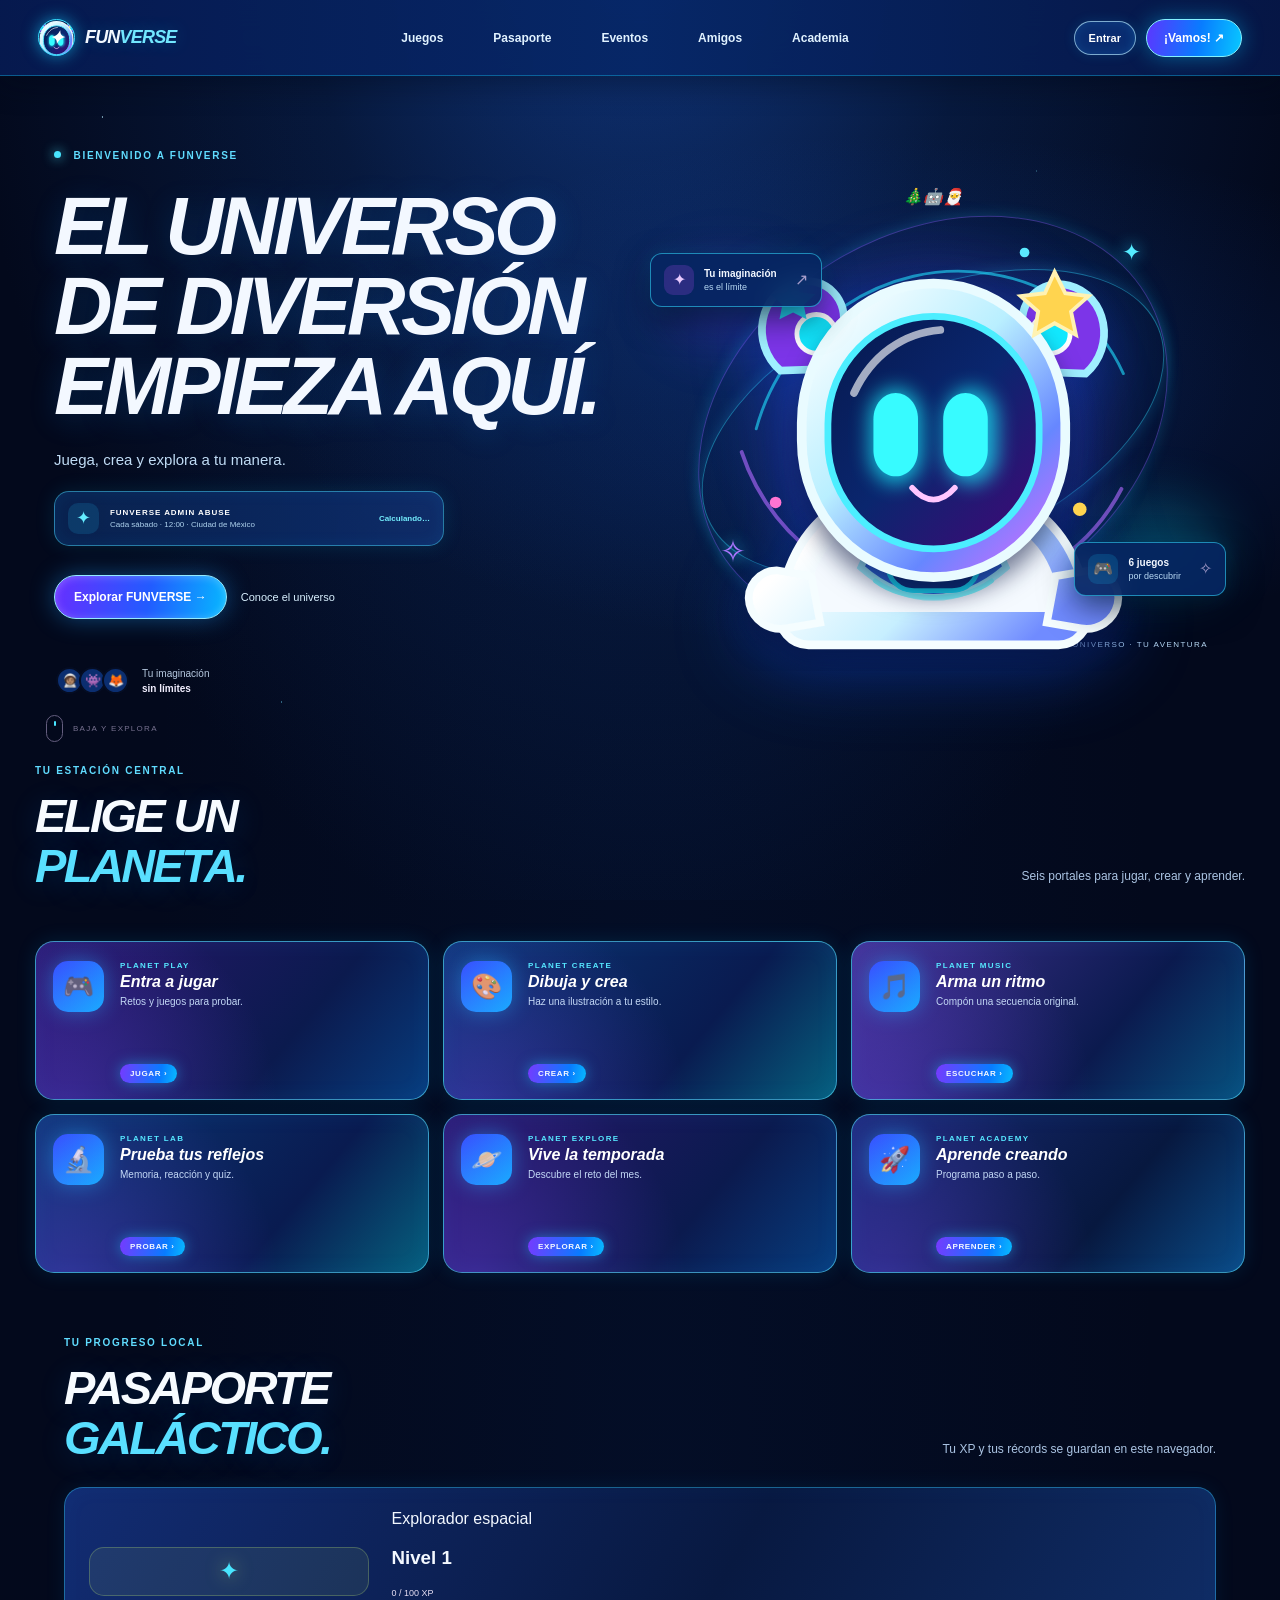
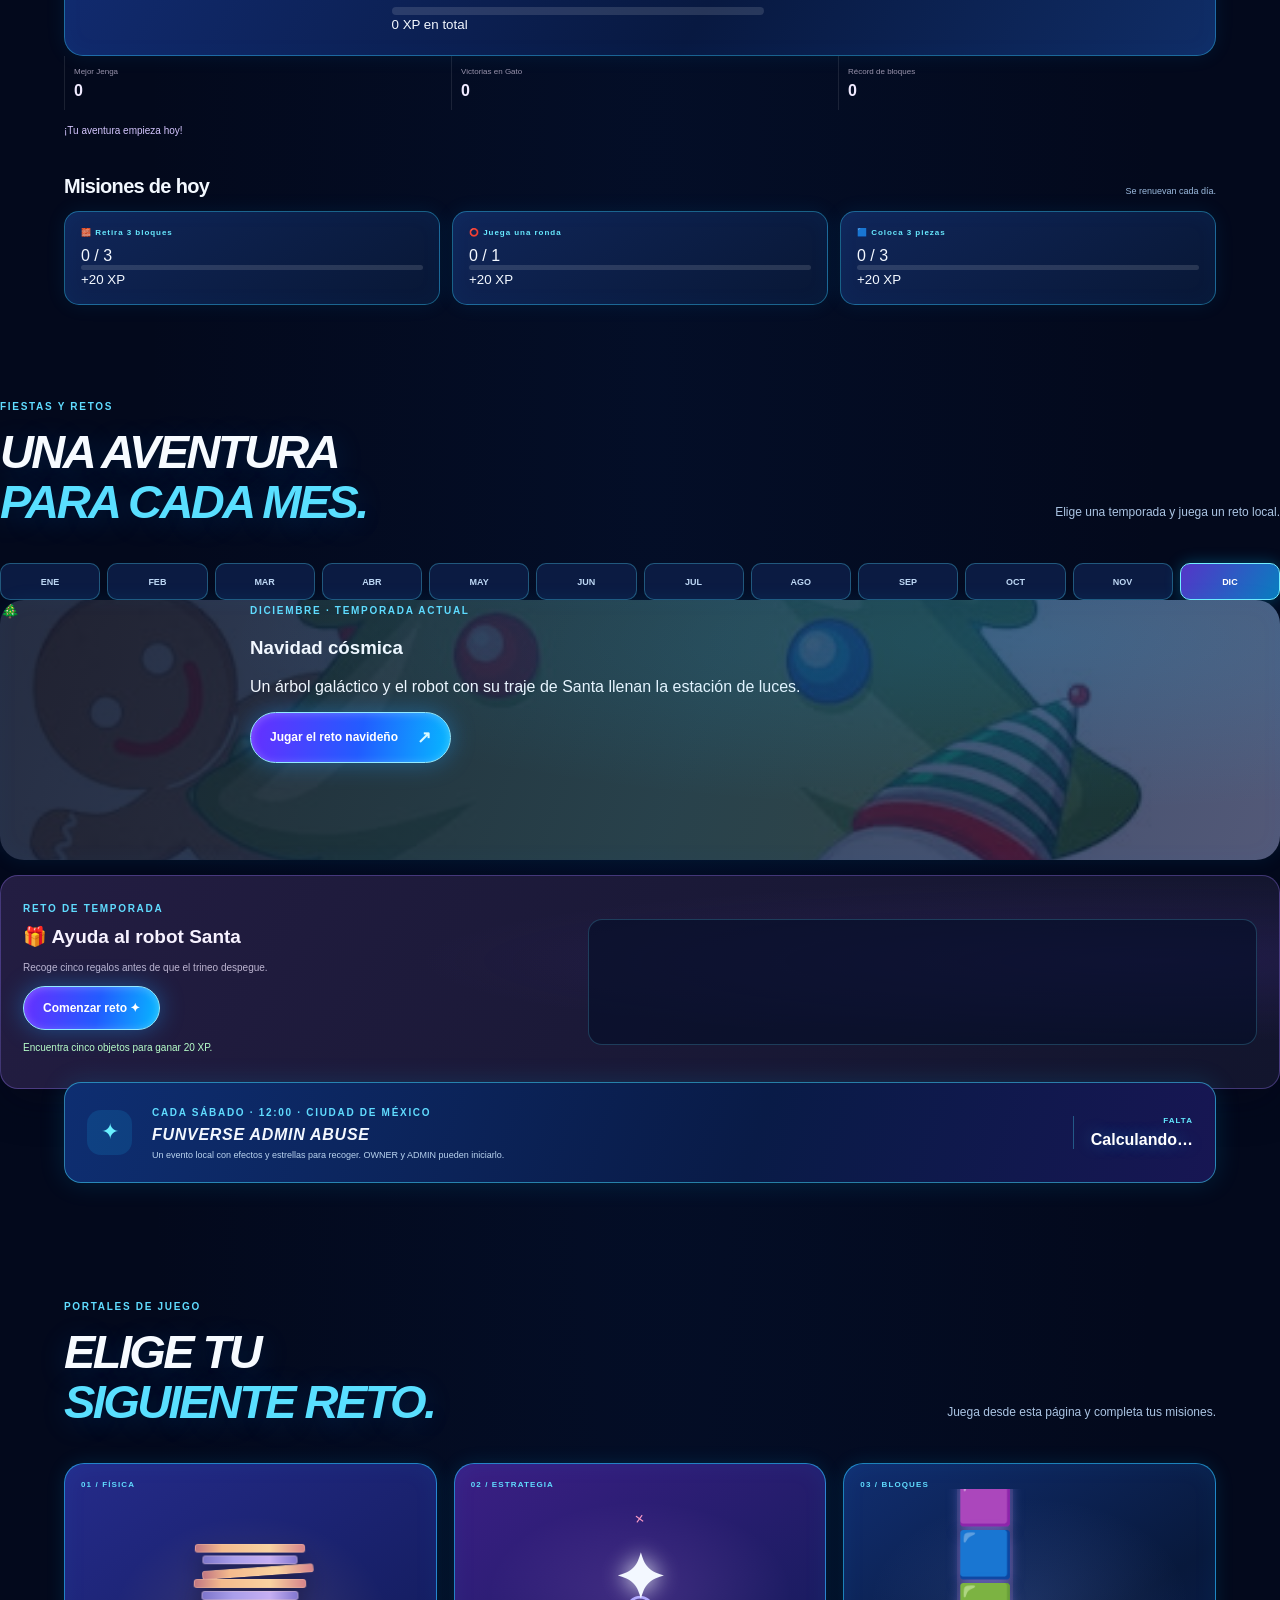
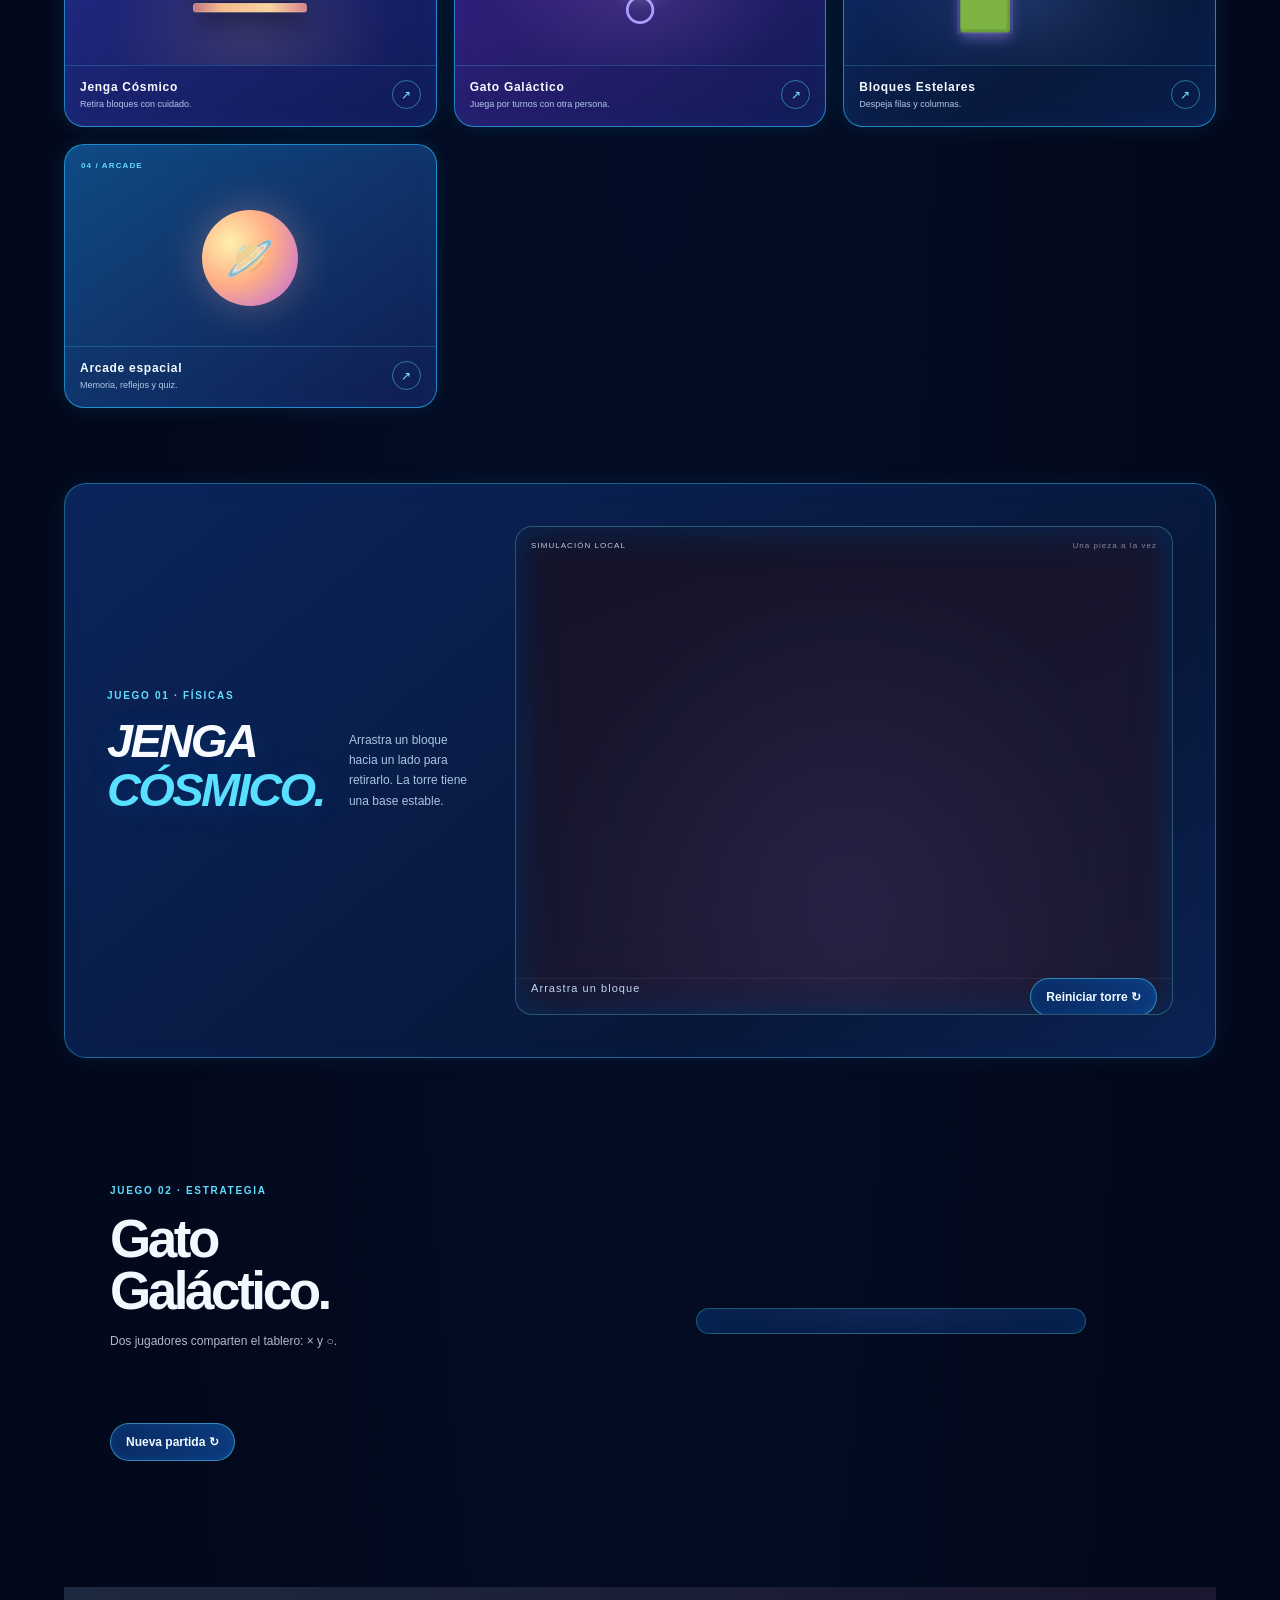
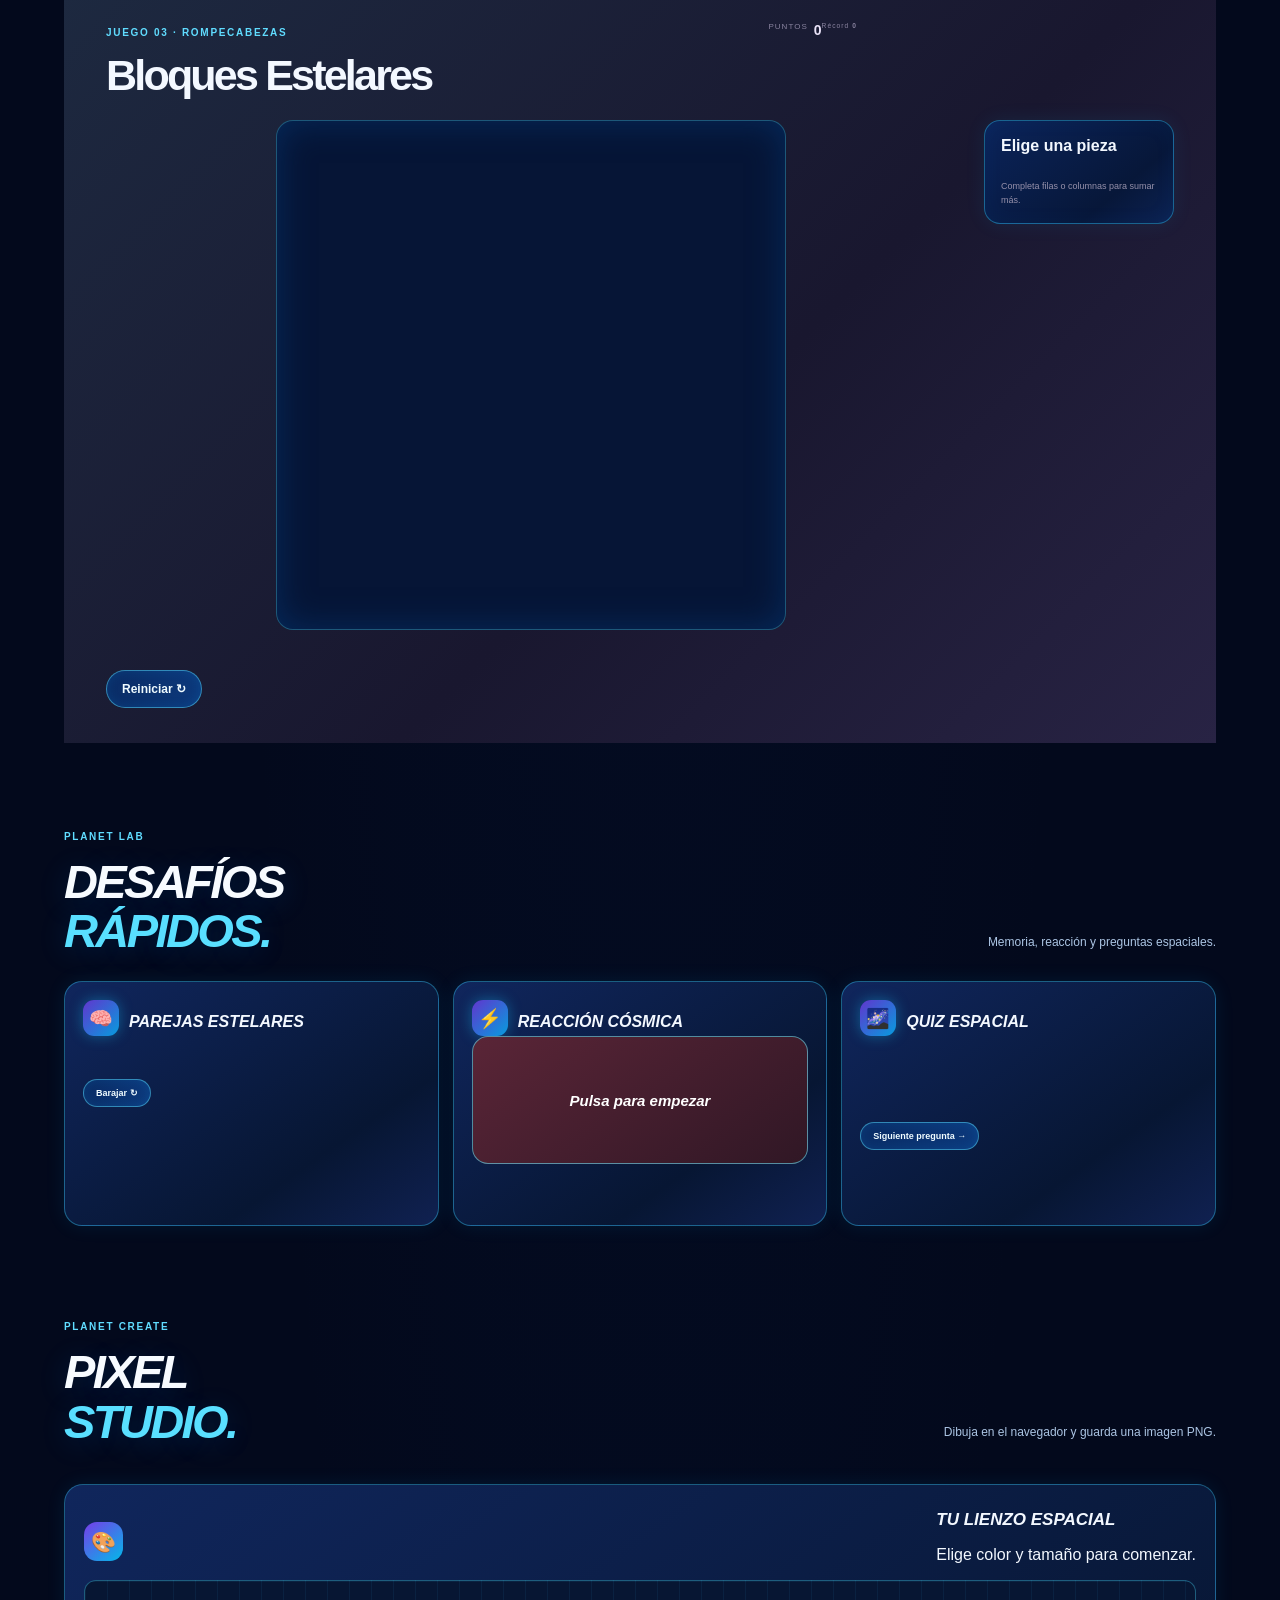
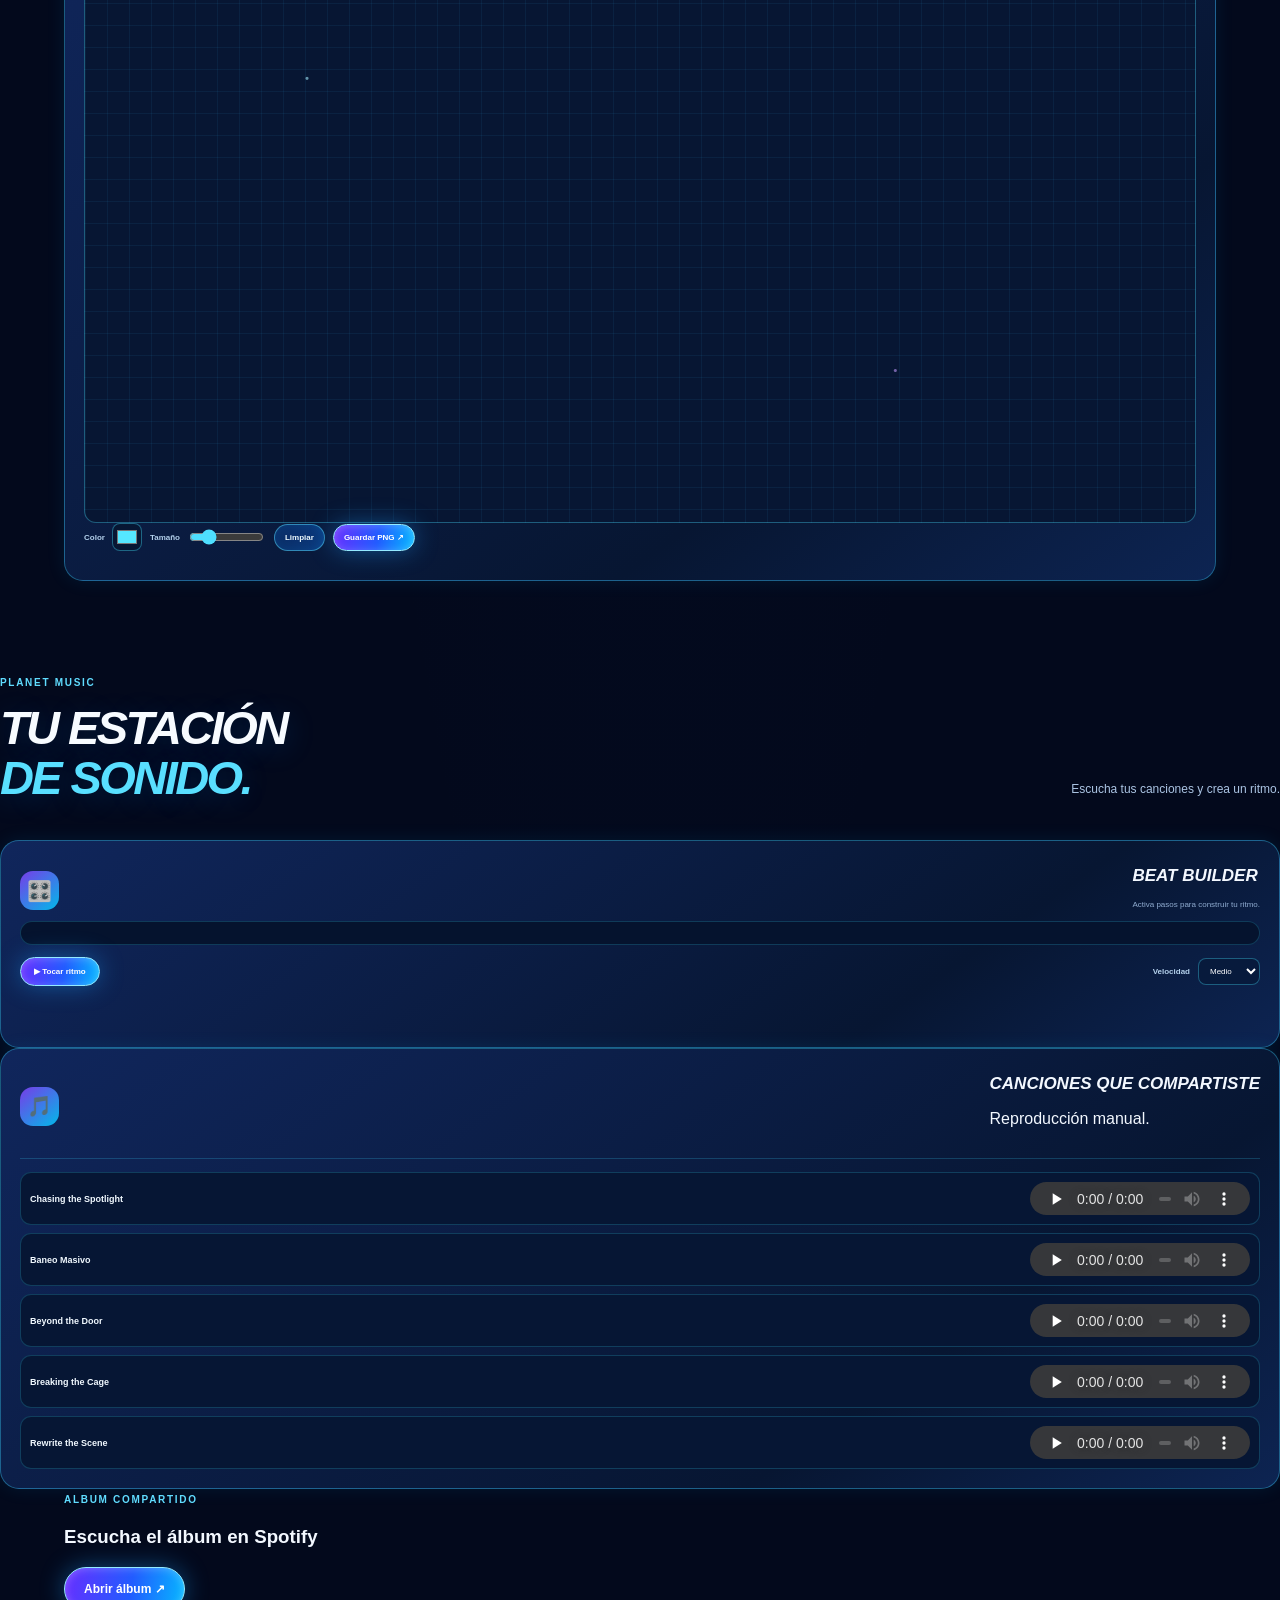
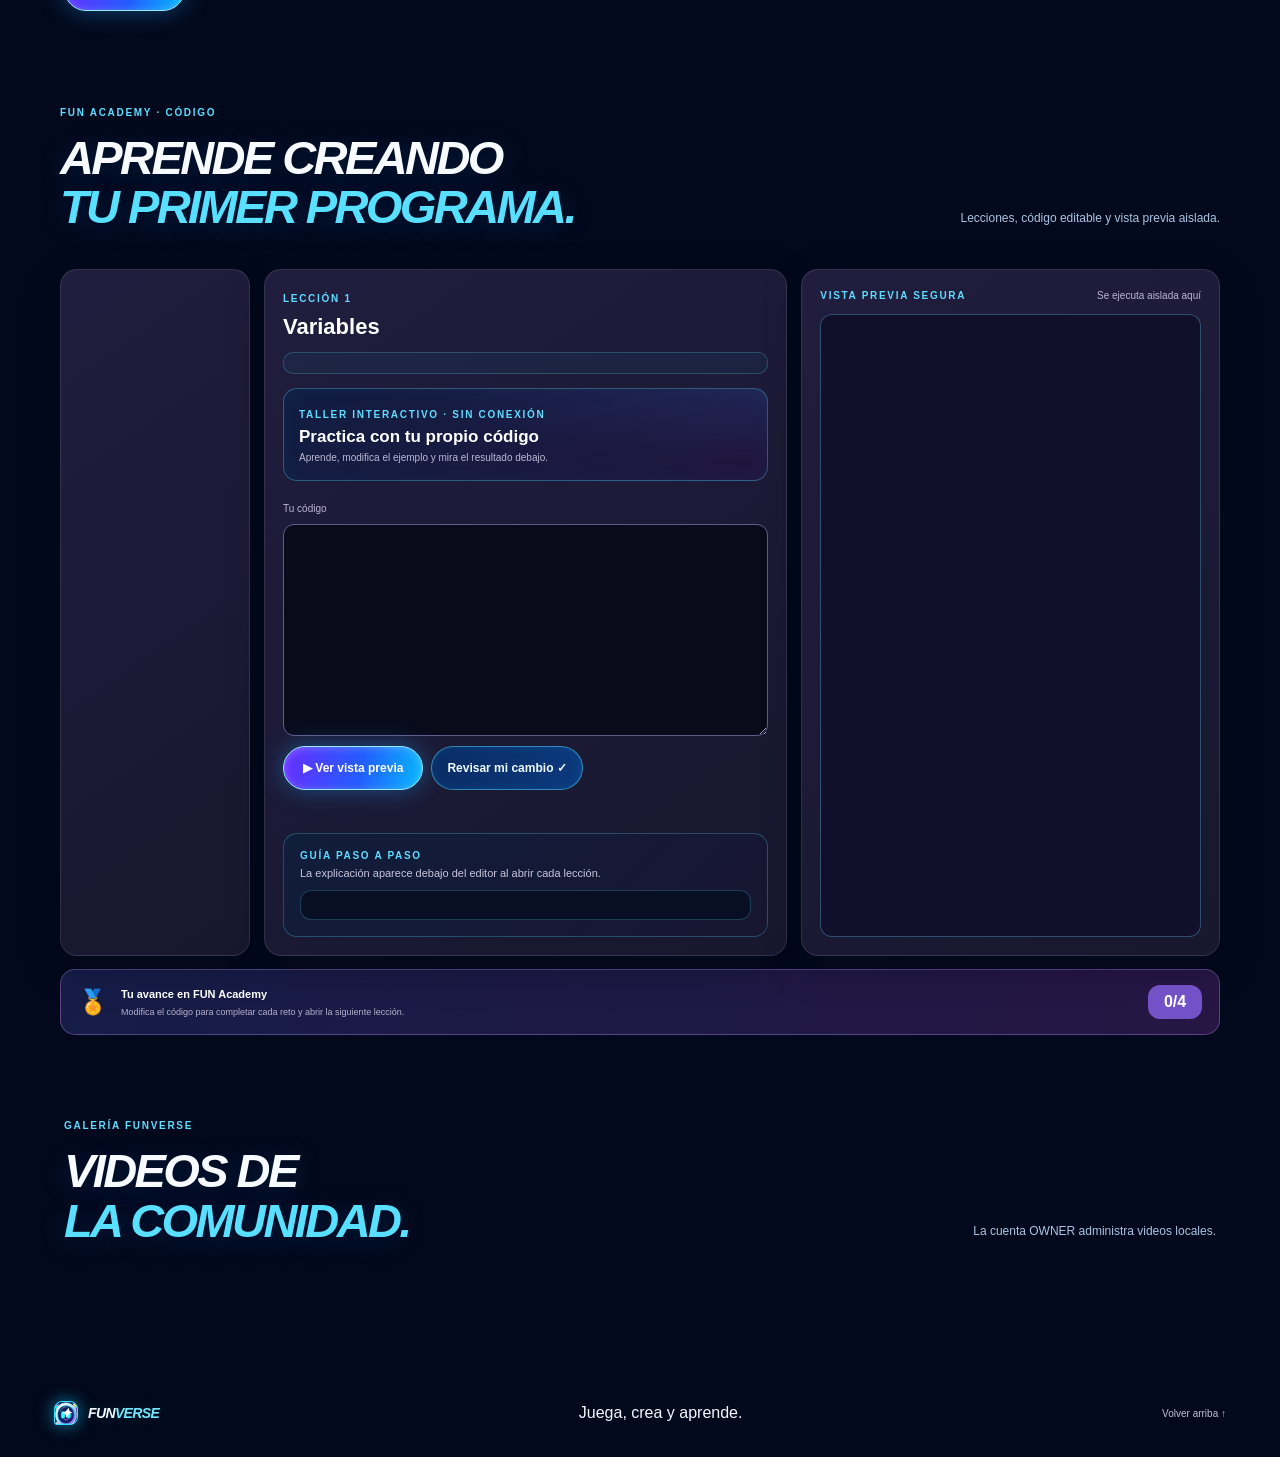
==== commit 655167d7: "Make chat functional and add admin event controls" ====
--- a/index.html
+++ b/index.html
@@ -6,13 +6,13 @@
 <title>FUNVERSE — Tu universo empieza aquí</title><link rel="icon" href="/assets/favicon.svg" type="image/svg+xml"><link rel="stylesheet" href="/style.css"><script src="/assets/matter.min.js" defer></script><script src="/script.js" defer></script>
 </head>
 <body><div class="site-shell">
-<header class="topbar"><a class="brand" href="#inicio" aria-label="FUNVERSE, inicio"><span class="brand-mark">✦</span><span>FUN<span class="brand-light">VERSE</span></span></a><button class="menu-toggle" type="button" aria-label="Abrir menú" aria-expanded="false" aria-controls="main-nav"><span></span><span></span></button><nav class="main-nav" id="main-nav"><a href="#explora">Juegos</a><a href="#pasaporte">Pasaporte</a><a href="#eventos">Eventos</a><a href="#coding-academy">Academia</a></nav><div class="top-actions"><button class="account-button" id="account-button" type="button">Entrar</button><a class="top-cta" href="#explora">¡Vamos! ↗</a></div></header>
-<div class="announcement-banner" id="announcement-banner" hidden role="status"><img class="announcement-avatar" src="/assets/danzok-avatar.png" alt=""><div class="announcement-content"><span class="announcement-byline">DANZOK</span><p id="announcement-body"></p></div><span class="announcement-spark">✦</span></div><div class="event-fx-layer" id="event-fx-layer" hidden aria-hidden="true"></div><div class="event-live-toast" id="event-live-toast" hidden role="status"><img class="event-live-avatar" src="/assets/danzok-avatar.png" alt=""><span class="event-live-copy"><b>DANZOK PRESENTA</b><small id="event-live-text">ADMIN ABUSE EN VIVO</small></span><button class="event-live-stop" id="owner-live-stop" type="button" hidden>PARAR</button></div>
+<header class="topbar"><a class="brand" href="#inicio" aria-label="FUNVERSE, inicio"><span class="brand-mark">✦</span><span>FUN<span class="brand-light">VERSE</span></span></a><button class="menu-toggle" type="button" aria-label="Abrir menú" aria-expanded="false" aria-controls="main-nav"><span></span><span></span></button><nav class="main-nav" id="main-nav"><a href="#explora">Juegos</a><a href="#pasaporte">Pasaporte</a><a href="#eventos">Eventos</a><a href="/chat.html">Amigos</a><a href="#coding-academy">Academia</a></nav><div class="top-actions"><button class="account-button" id="account-button" type="button">Entrar</button><a class="top-cta" href="#explora">¡Vamos! ↗</a></div></header>
+<div class="announcement-banner" id="announcement-banner" hidden role="status"><img class="announcement-avatar" src="/assets/danzok-avatar.png" alt=""><div class="announcement-content"><span class="announcement-byline">DANZOK</span><p id="announcement-body"></p></div><span class="announcement-spark">✦</span></div><div class="event-fx-layer" id="event-fx-layer" hidden aria-hidden="true"></div><div class="event-live-toast" id="event-live-toast" hidden role="status"><img class="event-live-avatar" src="/assets/danzok-avatar.png" alt=""><span class="event-live-copy"><b>DANZOK PRESENTA</b><small id="event-live-text">ADMIN ABUSE EN VIVO</small></span><button class="event-live-stop" id="owner-live-stop" type="button" hidden>PARAR</button></div><div class="event-music-control" id="event-music-control" hidden><span>🎵 <b id="event-music-title">Música del evento</b></span><button type="button" id="event-music-toggle">▶ Escuchar</button><audio id="event-music" preload="none" loop></audio></div>
 <main>
 <section class="hero" id="inicio"><div class="hero-copy"><div class="eyebrow"><span class="live-dot"></span> BIENVENIDO A FUNVERSE</div><h1 id="hero-headline">El universo de diversión empieza aquí.</h1><p id="hero-tagline">Juega, crea y explora a tu manera.</p><a class="hero-event-chip" href="#eventos"><span class="hero-event-star">✦</span><span><b>FUNVERSE ADMIN ABUSE</b><small id="hero-event-status">Cada sábado · 12:00 · Ciudad de México</small></span><strong id="hero-event-clock">Calculando…</strong></a><div class="hero-actions"><a class="button button-primary" href="#explora">Explorar FUNVERSE →</a><a class="text-link" href="#universo">Conoce el universo</a></div><div class="hero-note"><div class="avatar-stack"><i>🧑🏽‍🚀</i><i>👾</i><i>🦊</i></div><span>Tu imaginación<br><strong>sin límites</strong></span></div></div><div class="hero-art"><span id="hero-season-decorations"><i id="season-decor-primary"></i><i id="season-decor-secondary"></i></span><div class="hero-nebula hero-nebula-one"></div><div class="hero-nebula hero-nebula-two"></div><div class="orbit orbit-one"></div><div class="orbit orbit-two"></div><span class="spark spark-a">✦</span><span class="spark spark-b">✧</span><img class="hero-astronaut" src="/assets/funverse-astronaut.svg" alt="Astronauta de FUNVERSE" width="460" height="460"><div class="float-card float-card-top"><span class="mini-icon pink">✦</span><span><b>Tu imaginación</b><small>es el límite</small></span><span class="card-arrow">↗</span></div><div class="float-card float-card-bottom"><span class="mini-icon yellow">🎮</span><span><b>6 juegos</b><small>por descubrir</small></span><span class="card-arrow">✧</span></div><span class="art-caption">TU UNIVERSO · TU AVENTURA</span></div><a class="scroll-cue" href="#explora"><span></span> BAJA Y EXPLORA</a></section>
 <section class="launch-section section-wrap" id="universo"><div class="section-heading launch-heading"><div><div class="eyebrow">TU ESTACIÓN CENTRAL</div><h2>Elige un<br><span>planeta.</span></h2></div><p>Seis portales para jugar, crear y aprender.</p></div><a class="launch-card launch-games" href="#explora"><span class="launch-icon">🎮</span><span class="eyebrow">PLANET PLAY</span><b>Entra a jugar</b><small>Retos y juegos para probar.</small><span class="launch-arrow">JUGAR ›</span></a><a class="launch-card launch-friends" href="#creative"><span class="launch-icon">🎨</span><span class="eyebrow">PLANET CREATE</span><b>Dibuja y crea</b><small>Haz una ilustración a tu estilo.</small><span class="launch-arrow">CREAR ›</span></a><a class="launch-card launch-music" href="#music"><span class="launch-icon">🎵</span><span class="eyebrow">PLANET MUSIC</span><b>Arma un ritmo</b><small>Compón una secuencia original.</small><span class="launch-arrow">ESCUCHAR ›</span></a><a class="launch-card launch-creative" href="#arcade"><span class="launch-icon">🔬</span><span class="eyebrow">PLANET LAB</span><b>Prueba tus reflejos</b><small>Memoria, reacción y quiz.</small><span class="launch-arrow">PROBAR ›</span></a><a class="launch-card launch-calendar" href="#eventos"><span class="launch-icon">🪐</span><span class="eyebrow">PLANET EXPLORE</span><b>Vive la temporada</b><small>Descubre el reto del mes.</small><span class="launch-arrow">EXPLORAR ›</span></a><a class="launch-card launch-academy" href="#coding-academy"><span class="launch-icon">🚀</span><span class="eyebrow">PLANET ACADEMY</span><b>Aprende creando</b><small>Programa paso a paso.</small><span class="launch-arrow">APRENDER ›</span></a></section>
 <section class="passport-section section-wrap" id="pasaporte"><div class="section-heading"><div><div class="eyebrow">TU PROGRESO LOCAL</div><h2>Pasaporte<br><span>galáctico.</span></h2></div><p>Tu XP y tus récords se guardan en este navegador.</p></div><div class="passport-overview"><div class="passport-emblem">✦</div><div><span class="passport-rank" id="passport-rank">Explorador espacial</span><span class="passport-owner-label" id="passport-owner-label" hidden>OWNER</span><h3 id="passport-level">Nivel 1</h3><p class="passport-xp-label" id="passport-xp-label">0 / 100 XP</p><div class="passport-meter" role="progressbar" aria-valuemin="0" aria-valuemax="100" aria-valuenow="0"><span id="passport-meter-fill"></span></div><small id="passport-total-xp">0 XP en total</small></div></div><div class="passport-stats"><div><span>Mejor Jenga</span><b id="passport-jenga-best">0</b></div><div><span>Victorias en Gato</span><b id="passport-gato-wins">0</b></div><div><span>Récord de bloques</span><b id="passport-blocks-best">0</b></div></div><p class="passport-notice" id="passport-notice" role="status">¡Tu aventura empieza hoy!</p><div class="mission-heading"><h3>Misiones de hoy</h3><span class="mission-reset-note">Se renuevan cada día.</span></div><div class="mission-grid"><article class="mission-card" data-daily-mission="jenga"><div class="mission-game">🧱 <b>Retira 3 bloques</b></div><span id="mission-jenga-count">0 / 3</span><div class="mission-meter"><span id="mission-jenga-fill"></span></div><small>+20 XP</small></article><article class="mission-card" data-daily-mission="gato"><div class="mission-game">⭕ <b>Juega una ronda</b></div><span id="mission-gato-count">0 / 1</span><div class="mission-meter"><span id="mission-gato-fill"></span></div><small>+20 XP</small></article><article class="mission-card" data-daily-mission="bloques"><div class="mission-game">🟦 <b>Coloca 3 piezas</b></div><span id="mission-bloques-count">0 / 3</span><div class="mission-meter"><span id="mission-bloques-fill"></span></div><small>+20 XP</small></article></div></section>
-<section class="season-section section-wrap" id="eventos"><div class="section-heading"><div><div class="eyebrow">FIESTAS Y RETOS</div><h2>Una aventura<br><span>para cada mes.</span></h2></div><p>Elige una temporada y juega un reto local.</p></div><div class="season-month-picker" id="season-month-picker" aria-label="Elegir temporada"></div><article class="season-feature" id="season-feature"><div class="season-art" id="season-art"></div><div><span class="eyebrow" id="season-date"></span><h3 id="season-name"></h3><p id="season-description"></p><a class="button button-primary" id="season-link" href="#seasonal-quest">Jugar reto ↗</a></div></article><article class="seasonal-quest" id="seasonal-quest"><div class="season-quest-copy"><span class="eyebrow">RETO DE TEMPORADA</span><h3><span id="season-quest-art">✦</span> <span id="season-quest-title">Encuentra cinco objetos</span></h3><p id="season-quest-description"></p><button class="button button-primary" id="season-quest-start" type="button">Comenzar reto ✦</button><p id="season-quest-status" role="status"></p></div><div class="season-quest-board" id="season-quest-board"></div></article><article class="event-bulletin"><span class="event-bulletin-mark" aria-hidden="true">✦</span><div class="event-bulletin-copy"><span class="eyebrow" id="event-kicker">CADA SÁBADO · 12:00 · CIUDAD DE MÉXICO</span><h3>FUNVERSE ADMIN ABUSE</h3><p>Un evento local con efectos y estrellas para recoger. Solo OWNER puede iniciarlo.</p></div><div class="event-bulletin-clock"><small id="event-clock-label">FALTA</small><b id="event-clock">Calculando…</b></div></article></section>
+<section class="season-section section-wrap" id="eventos"><div class="section-heading"><div><div class="eyebrow">FIESTAS Y RETOS</div><h2>Una aventura<br><span>para cada mes.</span></h2></div><p>Elige una temporada y juega un reto local.</p></div><div class="season-month-picker" id="season-month-picker" aria-label="Elegir temporada"></div><div class="season-active-events" id="season-active-events" hidden aria-live="polite"></div><article class="season-feature" id="season-feature"><div class="season-art" id="season-art"></div><div><span class="eyebrow" id="season-date"></span><h3 id="season-name"></h3><p id="season-description"></p><a class="button button-primary" id="season-link" href="#seasonal-quest">Jugar reto ↗</a></div></article><article class="seasonal-quest" id="seasonal-quest"><div class="season-quest-copy"><span class="eyebrow">RETO DE TEMPORADA</span><h3><span id="season-quest-art">✦</span> <span id="season-quest-title">Encuentra cinco objetos</span></h3><p id="season-quest-description"></p><button class="button button-primary" id="season-quest-start" type="button">Comenzar reto ✦</button><p id="season-quest-status" role="status"></p></div><div class="season-quest-board" id="season-quest-board"></div></article><article class="event-bulletin"><span class="event-bulletin-mark" aria-hidden="true">✦</span><div class="event-bulletin-copy"><span class="eyebrow" id="event-kicker">CADA SÁBADO · 12:00 · CIUDAD DE MÉXICO</span><h3>FUNVERSE ADMIN ABUSE</h3><p>Un evento local con efectos y estrellas para recoger. OWNER y ADMIN pueden iniciarlo.</p></div><div class="event-bulletin-clock"><small id="event-clock-label">FALTA</small><b id="event-clock">Calculando…</b></div></article></section>
 <section class="worlds section-wrap" id="explora"><div class="section-heading"><div><div class="eyebrow">PORTALES DE JUEGO</div><h2>Elige tu<br><span>siguiente reto.</span></h2></div><p>Juega desde esta página y completa tus misiones.</p></div><div class="world-grid"><a class="world-card card-games" href="#jenga"><span class="card-number">01 / FÍSICA</span><div class="world-art jenga-art"><div class="jenga-stack"><i></i><i></i><i></i><i></i><i></i><i></i></div></div><div class="world-info"><span><b>Jenga Cósmico</b><small>Retira bloques con cuidado.</small></span><span class="round-arrow">↗</span></div></a><a class="world-card card-friends" href="#gato"><span class="card-number">02 / ESTRATEGIA</span><div class="world-art gato-art"><span class="gato-x">×</span><span class="gato-o">○</span><span class="gato-mark">✦</span></div><div class="world-info"><span><b>Gato Galáctico</b><small>Juega por turnos con otra persona.</small></span><span class="round-arrow">↗</span></div></a><a class="world-card card-creative" href="#bloques"><span class="card-number">03 / BLOQUES</span><div class="world-art blocks-art"><span class="blocks-mini">🟪 🟦 🟩</span></div><div class="world-info"><span><b>Bloques Estelares</b><small>Despeja filas y columnas.</small></span><span class="round-arrow">↗</span></div></a><a class="world-card card-academy" href="#arcade"><span class="card-number">04 / ARCADE</span><div class="world-art"><span class="game-planet">🪐</span></div><div class="world-info"><span><b>Arcade espacial</b><small>Memoria, reflejos y quiz.</small></span><span class="round-arrow">↗</span></div></a></div></section>
 <section class="jenga-section section-wrap" id="jenga"><div class="section-heading"><div><div class="eyebrow">JUEGO 01 · FÍSICAS</div><h2>Jenga<br><span>cósmico.</span></h2></div><p>Arrastra un bloque hacia un lado para retirarlo. La torre tiene una base estable.</p></div><div class="jenga-board"><div class="jenga-topline"><span class="physics-label">SIMULACIÓN LOCAL</span><span>Una pieza a la vez</span></div><canvas id="jenga-canvas" aria-label="Jenga interactivo"></canvas><p id="physics-error" class="physics-error" hidden>Las físicas necesitan cargar Matter.js. Recarga la página.</p><div class="jenga-footer"><p id="jenga-status" class="game-status" role="status">Arrastra un bloque</p><button class="button button-quiet" id="restart-jenga" type="button">Reiniciar torre ↻</button></div></div></section>
 <section class="play-section section-wrap" id="gato"><div class="gato-game"><div class="play-copy"><span class="eyebrow">JUEGO 02 · ESTRATEGIA</span><h2>Gato<br>Galáctico.</h2><p>Dos jugadores comparten el tablero: × y ○.</p><p class="game-status" id="gato-status" role="status"></p><button class="button button-quiet" id="gato-restart" type="button">Nueva partida ↻</button></div><div class="tic-area"><div class="game-orbit"></div><div class="tic-board" id="tic-board" aria-label="Tablero de gato"></div></div></div></section>
--- a/style.css
+++ b/style.css
@@ -95,10 +95,10 @@
 @media(max-width:650px){.spotify-section{margin:0 16px 65px}.spotify-frame-wrap iframe{height:380px;min-height:380px}}
 .event-fx-layer{position:fixed;inset:0;z-index:24;overflow:hidden;pointer-events:none;isolation:isolate}.event-fx-layer[hidden]{display:none!important}.event-fx-layer:before,.event-fx-layer:after{position:absolute;z-index:0;pointer-events:none}.event-fx-spark{position:absolute;z-index:1;top:-8vh;left:var(--fx-left);width:8px;height:15px;border-radius:3px;background:hsl(var(--fx-hue) 94% 68%);box-shadow:0 0 14px hsl(var(--fx-hue) 100% 70% / .55);opacity:.9;animation:event-fx-fall var(--fx-duration) linear var(--fx-delay) infinite}.event-fx-spark:nth-child(3n){width:7px;height:7px;border-radius:50%}.event-point{position:absolute;z-index:3;top:-52px;left:var(--point-left);width:54px;height:54px;display:grid;place-items:center;border:2px solid #fff2a8;border-radius:50%;background:radial-gradient(circle at 35% 27%,#fff9be,#ffc832 43%,#ff8b22 78%);box-shadow:0 0 15px #ffd44a,0 0 32px #ff9a387a;color:#5a2b00;font:900 19px var(--font-display);text-shadow:0 1px #fff7;pointer-events:auto;cursor:pointer;animation:event-point-fall var(--point-duration,6s) ease-in var(--point-delay,0s) forwards}.event-point:hover,.event-point:focus-visible{transform:scale(1.18);outline:3px solid #fff}.event-point-collected{width:auto;min-width:72px;padding:0 12px;border-radius:24px;background:linear-gradient(120deg,#a8ff6a,#36e0c2);color:#063a33;font-size:12px;animation:event-point-pop .7s ease-out forwards!important;cursor:default}.event-live-toast{top:18px;right:18px;bottom:auto;z-index:29;gap:11px;padding:9px 14px 9px 9px;border-color:#70efff;background:linear-gradient(115deg,#092862f5,#522cb5f2 55%,#057cb8f5);box-shadow:0 0 20px #2ad4ff9c,0 9px 30px #02071988;backdrop-filter:blur(14px)}.event-live-avatar,.announcement-avatar{flex:0 0 auto;display:block;width:42px;height:42px;border:2px solid #81f4ff;border-radius:50%;background:linear-gradient(135deg,#173977,#452086);object-fit:cover;object-position:center;box-shadow:0 0 14px #31d9ff70}.event-live-copy{display:grid;gap:3px}.event-live-copy>b{color:#80f1ff;font-size:8px;font-weight:900;letter-spacing:.16em}.event-live-copy>small{color:#fff;font-size:9px;font-weight:900;letter-spacing:.04em}.announcement-avatar{width:47px;height:47px;border-color:#ba9dff;box-shadow:0 0 15px #895cff72}.announcement-byline{color:#74efff}.chat-event-live{position:fixed;right:15px;bottom:16px;left:auto;display:flex;align-items:center;gap:10px;transform:none;padding:9px 13px 9px 9px;border:1px solid #80f6ff;border-radius:28px;background:linear-gradient(105deg,#0b2860f5,#602dde,#087bbf);box-shadow:0 0 22px #25cdff91;color:#fff}.chat-event-live .event-live-avatar{width:34px;height:34px}.chat-event-live .event-live-copy>b{font-size:7px}.chat-event-live .event-live-copy>small{font-size:8px}
 @keyframes event-fx-fall{0%{transform:translate3d(0,-5vh,0) rotate(0);opacity:0}12%{opacity:.95}100%{transform:translate3d(42px,112vh,0) rotate(780deg);opacity:.15}}@keyframes event-point-fall{0%{transform:translate3d(0,-3vh,0) rotate(0) scale(.72);opacity:0}12%{opacity:1}80%{opacity:1}100%{transform:translate3d(22px,112vh,0) rotate(440deg) scale(1);opacity:.2}}@keyframes event-point-pop{0%{transform:scale(.7);opacity:1}55%{transform:scale(1.2);opacity:1}100%{transform:scale(.8) translateY(-16px);opacity:0}}@keyframes event-spotlight{0%,100%{opacity:.2}50%{opacity:.7}}@keyframes event-ufo-fly{0%{transform:translate(-12vw,16vh) rotate(-8deg)}50%{transform:translate(42vw,21vh) rotate(5deg)}100%{transform:translate(110vw,12vh) rotate(-5deg)}}@keyframes event-pets-run{0%{transform:translateX(-110%)}100%{transform:translateX(110vw)}}@keyframes event-party-hue{to{filter:hue-rotate(360deg)}}
-.event-fx-layer[data-effect="confetti"] .event-fx-spark{animation-name:event-fx-fall}.event-fx-layer[data-effect="rainbow"] .event-fx-spark{width:11px;height:11px;border-radius:50%;background:conic-gradient(#ff4b78,#ffd94a,#62ffac,#47caff,#a565ff,#ff4b78);box-shadow:0 0 20px #73eaff}.event-fx-layer[data-effect="meteor"] .event-fx-spark{width:3px;height:70px;border-radius:5px;background:linear-gradient(180deg,transparent,#fff,#74e9ff);box-shadow:0 0 16px #71eaff;transform:rotate(28deg)}.event-fx-layer[data-effect="points-rain"] .event-fx-spark{width:18px;height:18px;border:2px solid #fff4a8;border-radius:50%;background:#ffbe32;box-shadow:0 0 18px #ffd84d}.event-fx-layer[data-effect="spotlight"]:before{content:"";inset:0;background:radial-gradient(ellipse at 50% 20%,#a64fff38,transparent 57%);animation:event-spotlight 2.4s ease-in-out infinite}.event-fx-layer[data-effect="ufo"]:after{content:"🛸";top:10vh;left:-8vw;font-size:45px;filter:drop-shadow(0 0 13px #60edff);animation:event-ufo-fly 10s linear infinite}.event-fx-layer[data-effect="pet-parade"]:after{content:"🐾   🐱   🐾   🐶   🐾   🐰   🐾";bottom:14px;left:0;white-space:nowrap;font-size:27px;filter:drop-shadow(0 0 10px #ffc861);animation:event-pets-run 9s linear infinite}.event-fx-layer[data-effect="low-gravity"] .event-fx-spark,.event-fx-layer[data-effect="low-gravity"] .event-point{animation-duration:10s!important}.event-fx-layer[data-effect="super-speed"] .event-fx-spark,.event-fx-layer[data-effect="super-speed"] .event-point{animation-duration:1.7s!important}.event-fx-layer[data-effect="reverse-gravity"] .event-fx-spark,.event-fx-layer[data-effect="reverse-gravity"] .event-point{top:auto;bottom:-8vh;animation-name:event-fx-rise}.event-fx-layer[data-effect="bouncy"] .event-point{animation-timing-function:cubic-bezier(.2,1.8,.5,.9)}.site-shell.event-effect-rainbow .event-live-toast{animation:rainbow-pan 2.5s linear infinite}.site-shell.event-effect-big-head .event-live-avatar,.site-shell.event-effect-big-head .announcement-avatar{transform:scale(1.35)}.site-shell.event-effect-spotlight .event-live-toast{box-shadow:0 0 22px #2ad4ff,0 0 65px #c667ffbd}.site-shell.event-effect-giant .event-live-toast{transform:scale(1.14);transform-origin:top right}.site-shell.event-effect-mini .event-live-toast{transform:scale(.86);transform-origin:top right}.site-shell.event-effect-bouncy .event-live-toast{animation:astronaut-drift 1.2s ease-in-out infinite}.site-shell.event-effect-party-chaos .event-fx-layer{animation:event-party-hue 4s linear infinite}.site-shell.event-effect-points-rain .event-live-toast{border-color:#ffd75b;box-shadow:0 0 25px #ffb52a,0 0 58px #ffd54d88}@keyframes event-fx-rise{0%{transform:translate3d(0,8vh,0) rotate(0);opacity:0}12%{opacity:.95}100%{transform:translate3d(-32px,-112vh,0) rotate(-780deg);opacity:.12}}
-@media(max-width:650px){.event-live-toast{top:8px;right:8px;max-width:calc(100vw - 16px);padding:7px 10px 7px 7px}.event-live-avatar{width:34px;height:34px}.event-live-copy>small{font-size:8px}.announcement-banner{top:74px}.announcement-avatar{width:39px;height:39px}.chat-event-live{right:8px;bottom:8px}}@media(prefers-reduced-motion:reduce){.event-fx-spark,.event-point,.event-fx-layer:after,.site-shell.event-effect-bouncy .event-live-toast{animation-duration:10s!important}.site-shell.event-effect-party-chaos .event-fx-layer{animation:none!important}}
-
-.event-live-toast{top:auto;right:auto;bottom:16px;left:14px;gap:8px;padding:6px 9px 6px 6px;max-width:min(390px,calc(100vw - 28px));border-radius:18px}.event-live-avatar{width:30px;height:30px}.event-live-copy>small{font-size:8px}.event-live-stop{flex:0 0 auto;padding:6px 9px;border:1px solid #ffffff7a;border-radius:14px;background:#081e4b;color:#fff;font:800 8px var(--font-display);cursor:pointer}.event-live-stop:hover{background:#762e56;border-color:#ff94ba}.event-live-stop[hidden]{display:none!important}.event-point{font-size:14px}.event-point:before{content:'✦';position:absolute;top:-7px;right:-6px;color:#fff8b1;font-size:12px;text-shadow:0 0 9px #ffdb4f}
+.event-fx-layer[data-effects~="confetti"] .event-fx-spark{animation-name:event-fx-fall}.event-fx-layer[data-effects~="rainbow"] .event-fx-spark{width:11px;height:11px;border-radius:50%;background:conic-gradient(#ff4b78,#ffd94a,#62ffac,#47caff,#a565ff,#ff4b78);box-shadow:0 0 20px #73eaff}.event-fx-layer[data-effects~="meteor"] .event-fx-spark{width:3px;height:70px;border-radius:5px;background:linear-gradient(180deg,transparent,#fff,#74e9ff);box-shadow:0 0 16px #71eaff;transform:rotate(28deg)}.event-fx-layer[data-effects~="points-rain"] .event-fx-spark{width:18px;height:18px;border:2px solid #fff4a8;border-radius:50%;background:#ffbe32;box-shadow:0 0 18px #ffd84d}.event-fx-layer[data-effects~="spotlight"]:before{content:"";inset:0;background:radial-gradient(ellipse at 50% 20%,#a64fff38,transparent 57%);animation:event-spotlight 2.4s ease-in-out infinite}.event-fx-layer[data-effects~="ufo"]:after{content:"🛸";top:10vh;left:-8vw;font-size:45px;filter:drop-shadow(0 0 13px #60edff);animation:event-ufo-fly 10s linear infinite}.event-fx-layer[data-effects~="pet-parade"]:after{content:"🐾   🐱   🐾   🐶   🐾   🐰   🐾";bottom:14px;left:0;white-space:nowrap;font-size:27px;filter:drop-shadow(0 0 10px #ffc861);animation:event-pets-run 9s linear infinite}.event-fx-layer[data-effects~="low-gravity"] .event-fx-spark,.event-fx-layer[data-effects~="low-gravity"] .event-point{animation-duration:10s!important}.event-fx-layer[data-effects~="super-speed"] .event-fx-spark,.event-fx-layer[data-effects~="super-speed"] .event-point{animation-duration:1.7s!important}.event-fx-layer[data-effects~="reverse-gravity"] .event-fx-spark,.event-fx-layer[data-effects~="reverse-gravity"] .event-point{top:auto;bottom:-8vh;animation-name:event-fx-rise}.event-fx-layer[data-effects~="bouncy"] .event-point{animation-timing-function:cubic-bezier(.2,1.8,.5,.9)}.site-shell.event-effect-rainbow .event-live-toast{animation:rainbow-pan 2.5s linear infinite}.site-shell.event-effect-big-head .event-live-avatar,.site-shell.event-effect-big-head .announcement-avatar{transform:scale(1.35)}.site-shell.event-effect-spotlight .event-live-toast{box-shadow:0 0 22px #2ad4ff,0 0 65px #c667ffbd}.site-shell.event-effect-giant .event-live-toast{transform:scale(1.14);transform-origin:top right}.site-shell.event-effect-mini .event-live-toast{transform:scale(.86);transform-origin:top right}.site-shell.event-effect-bouncy .event-live-toast{animation:astronaut-drift 1.2s ease-in-out infinite}.site-shell.event-effect-party-chaos .event-fx-spark:nth-child(3n){width:12px;height:12px;border-radius:50%}.site-shell.event-effect-points-rain .event-live-toast{border-color:#ffd75b;box-shadow:0 0 25px #ffb52a,0 0 58px #ffd54d88}@keyframes event-fx-rise{0%{transform:translate3d(0,8vh,0) rotate(0);opacity:0}12%{opacity:.95}100%{transform:translate3d(-32px,-112vh,0) rotate(-780deg);opacity:.12}}
+@media(max-width:650px){.event-live-toast{top:8px;right:8px;max-width:calc(100vw - 16px);padding:7px 10px 7px 7px}.event-live-avatar{width:34px;height:34px}.event-live-copy>small{font-size:8px}.announcement-banner{top:74px}.announcement-avatar{width:39px;height:39px}.chat-event-live{right:8px;bottom:8px}}@media(prefers-reduced-motion:reduce){.event-fx-spark,.event-point,.event-fx-layer:after,.site-shell.event-effect-bouncy .event-live-toast{animation-duration:10s!important}.site-shell.event-effect-party-chaos .event-fx-layer{animation:none!important}}
+
+.event-live-toast{top:auto;right:auto;bottom:16px;left:14px;gap:8px;padding:6px 9px 6px 6px;max-width:min(390px,calc(100vw - 28px));border-radius:18px}.event-live-avatar{width:30px;height:30px}.event-live-copy>small{font-size:8px}.event-live-stop{flex:0 0 auto;padding:6px 9px;border:1px solid #ffffff7a;border-radius:14px;background:#081e4b;color:#fff;font:800 8px var(--font-display);cursor:pointer}.event-live-stop:hover{background:#762e56;border-color:#ff94ba}.event-live-stop[hidden]{display:none!important}.event-live-stop{pointer-events:auto}.event-point{font-size:14px}.event-point:before{content:'✦';position:absolute;top:-7px;right:-6px;color:#fff8b1;font-size:12px;text-shadow:0 0 9px #ffdb4f}
 @media(max-width:720px){.event-live-toast{bottom:10px;left:8px;max-width:calc(100vw - 16px);padding:5px 7px 5px 5px}.event-live-avatar{width:27px;height:27px}.event-live-stop{padding:5px 7px;font-size:7px}}
 
 /* FUN Academy, misiones de temporada y panel de cuenta */
@@ -210,3 +210,5 @@
 #coding-tutor-answer { grid-column: 1 / -1; max-height: 220px; overflow: auto; padding: 14px; border: 1px solid #69dfff38; border-radius: 11px; color: #f1efff; background: #080f25; font-size: 12px; line-height: 1.8; white-space: pre-wrap; }
 #coding-progress-card { border-color: #c09aff57; background: linear-gradient(110deg, #151d47, #271644); }
 #coding-progress-card > span:last-child { min-width: 54px; padding: 8px 10px; border-radius: 12px; text-align: center; color: #fff; background: #7352c8; font-weight: 800; }
+
+.season-active-events{display:grid;gap:8px;margin:12px 0;padding:12px 14px;border:1px solid #53dcff72;border-radius:14px;background:linear-gradient(110deg,#0b2868,#291b68);color:#d9f5ff;font-size:11px}.season-active-badges{display:flex;flex-wrap:wrap;gap:7px}.season-active-badge{padding:6px 10px;border:1px solid #9b83ff80;border-radius:20px;background:#081b44;color:#fff;font-size:10px}.event-music-control{position:fixed;right:14px;bottom:14px;z-index:31;display:flex;align-items:center;gap:10px;max-width:calc(100vw - 24px);padding:8px 11px;border:1px solid #69eaff;border-radius:20px;background:linear-gradient(110deg,#082856f2,#402b8cf2);box-shadow:0 0 20px #1ccfff61;color:#fff;font-size:10px;backdrop-filter:blur(12px)}.event-music-control[hidden]{display:none!important}.event-music-control>span{overflow:hidden;text-overflow:ellipsis;white-space:nowrap}.event-music-control button{flex:0 0 auto;padding:6px 9px;border:1px solid #74efff;border-radius:14px;background:#0d5b9c;color:#fff;font:800 10px var(--font-display);cursor:pointer}.event-music-control button:hover{background:#613bb5}@media(max-width:650px){.event-music-control{right:8px;bottom:8px;font-size:9px}.event-music-control button{font-size:9px}}
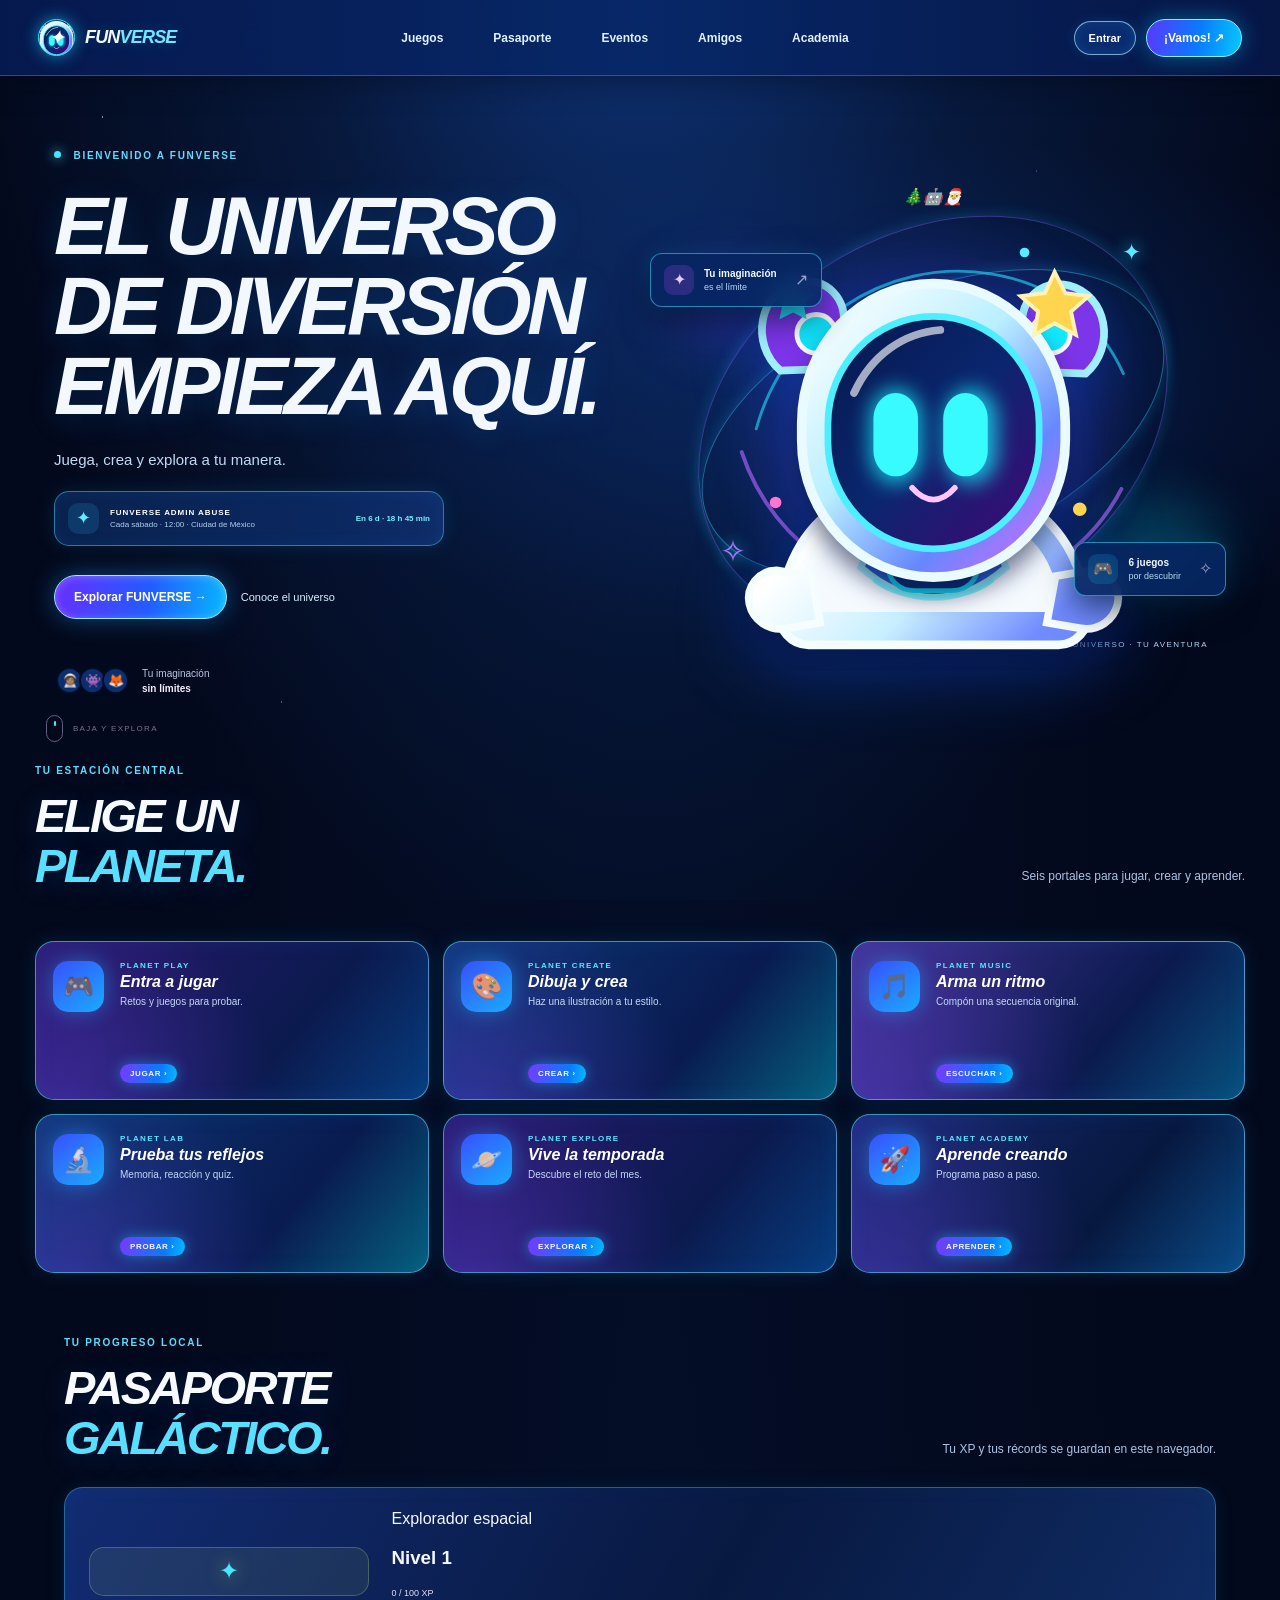
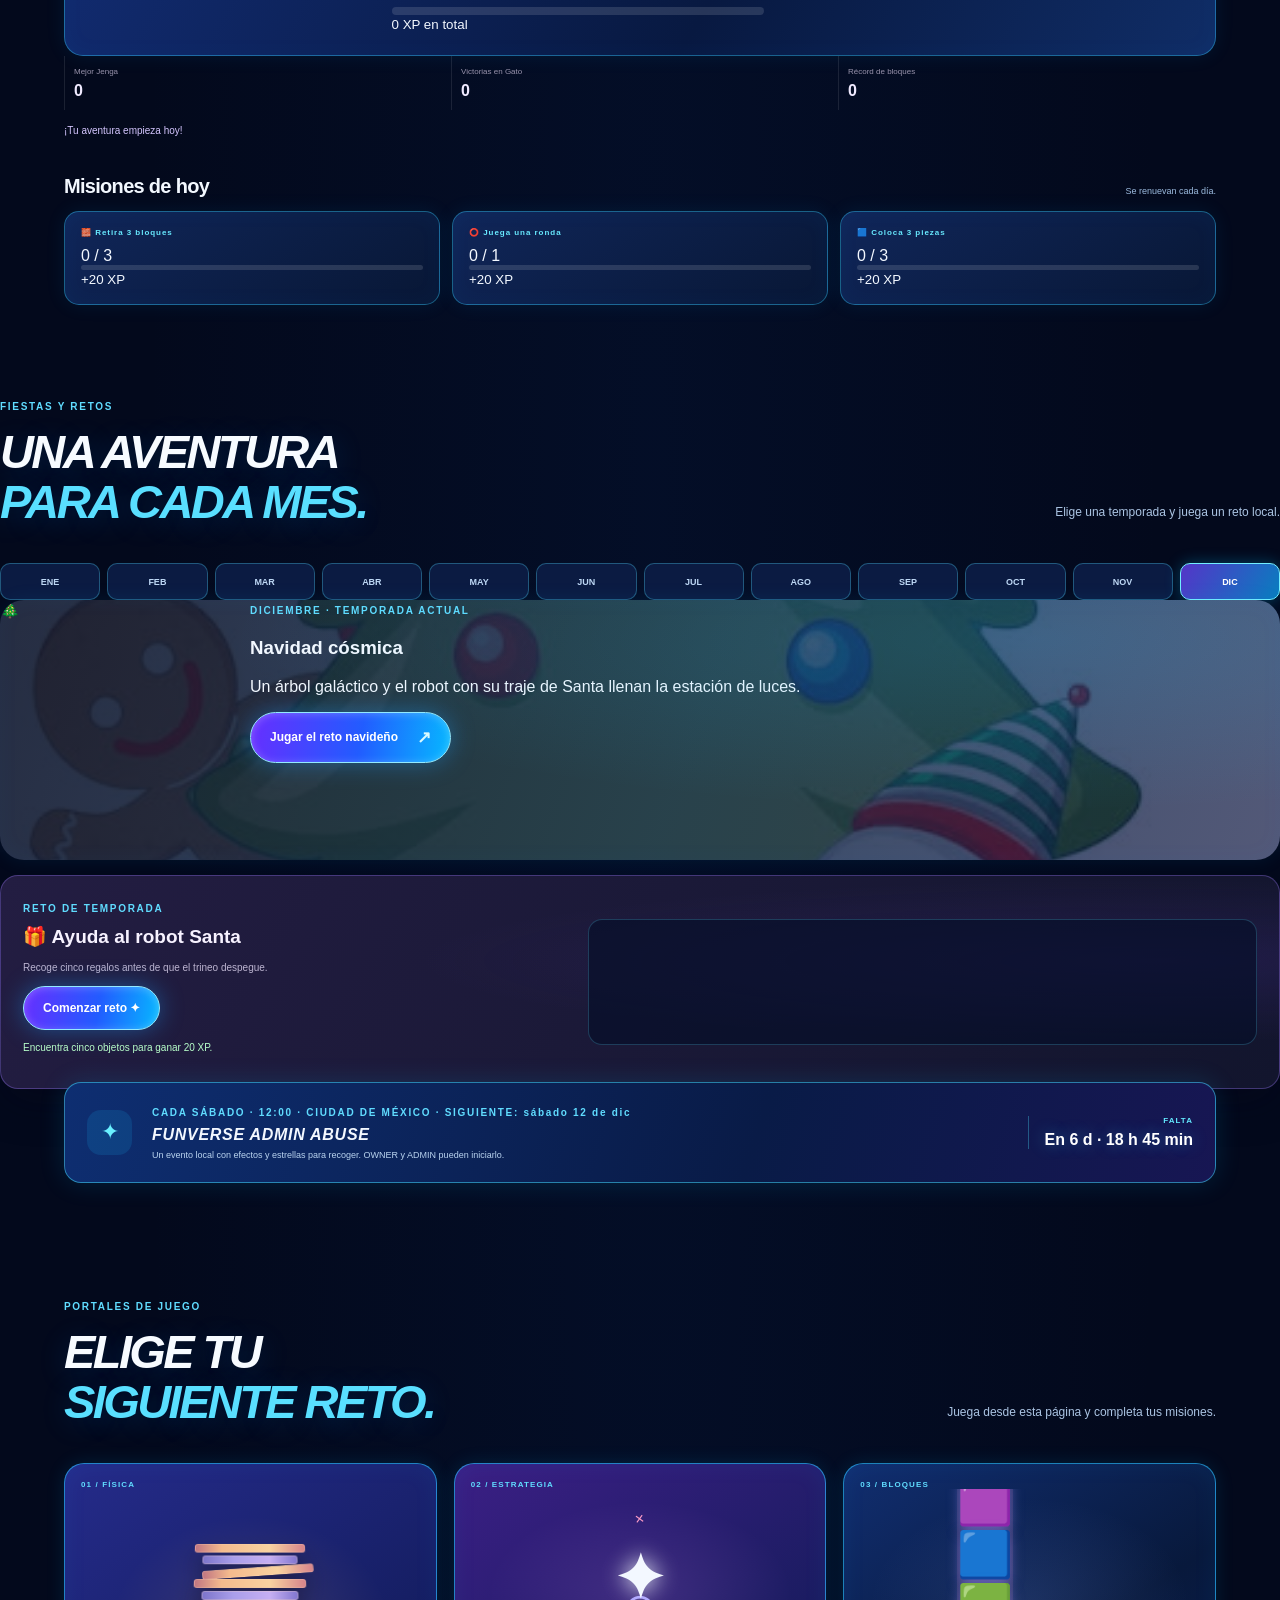
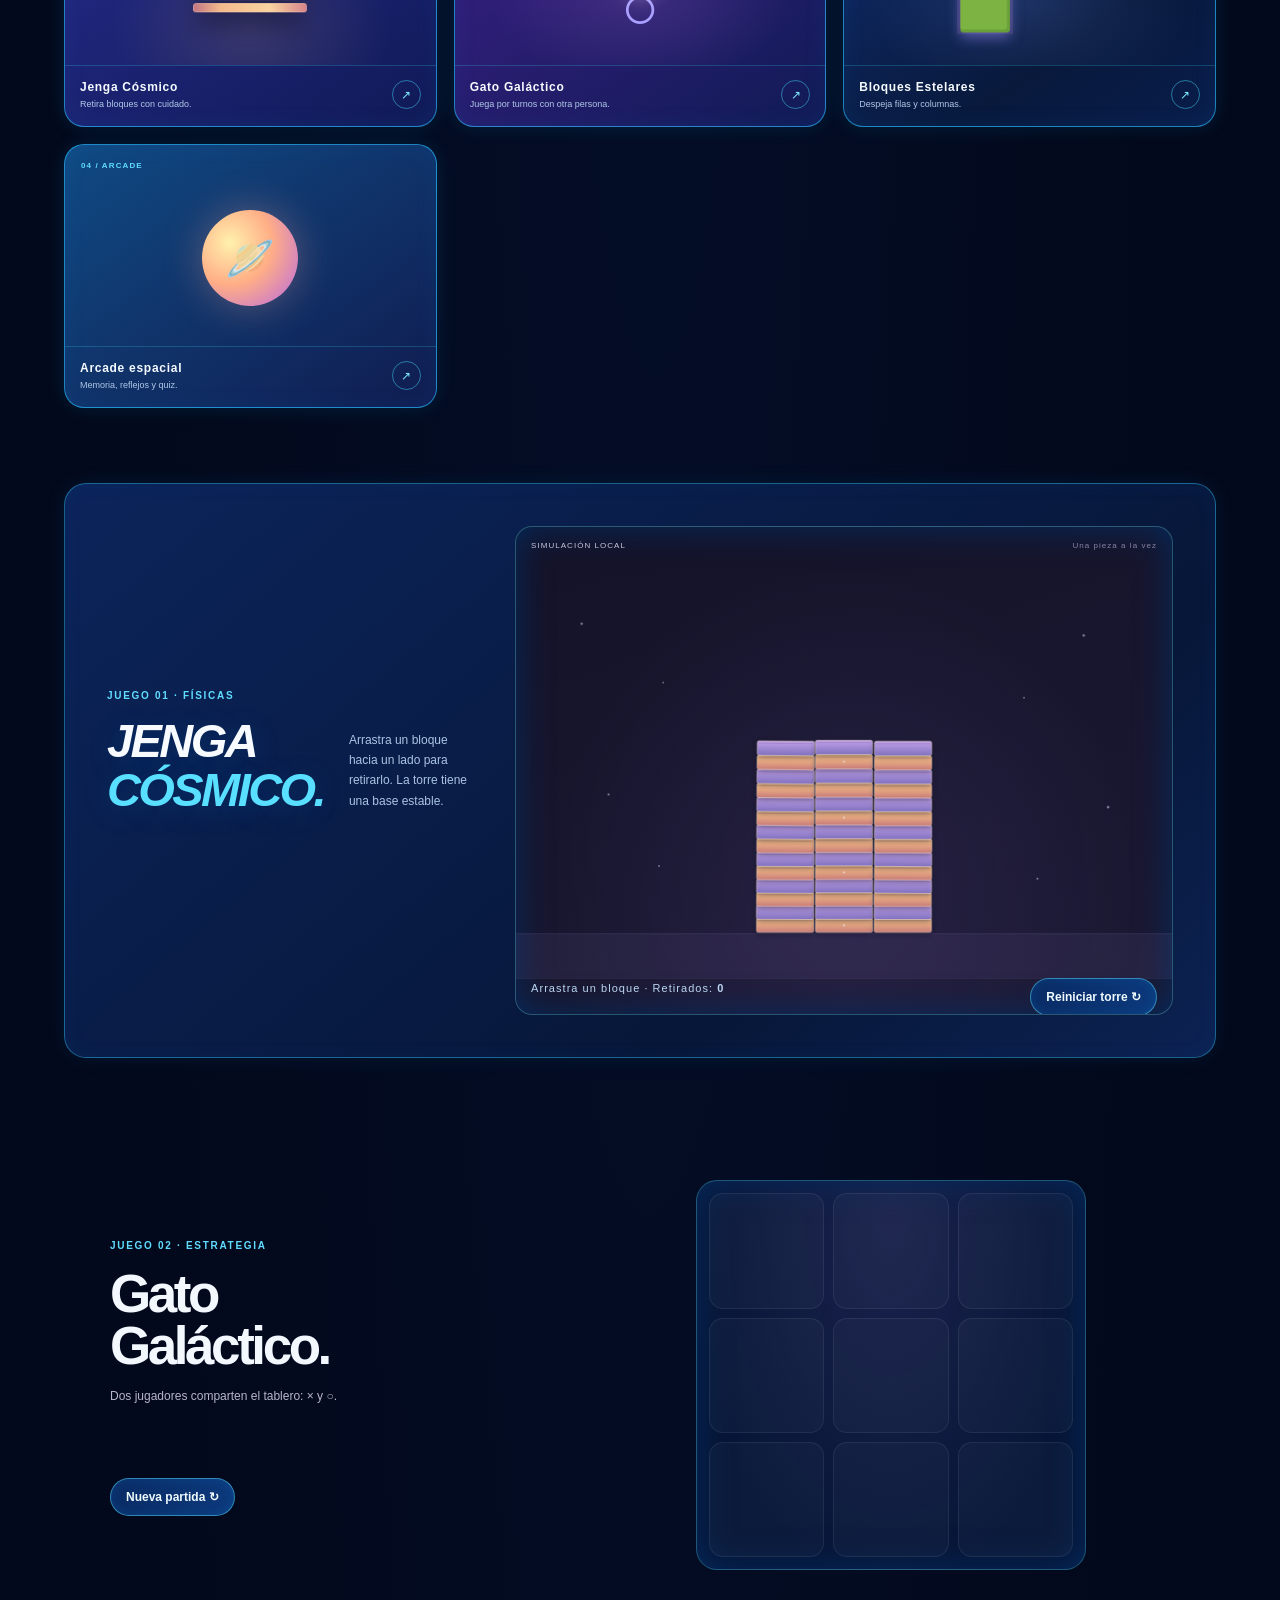
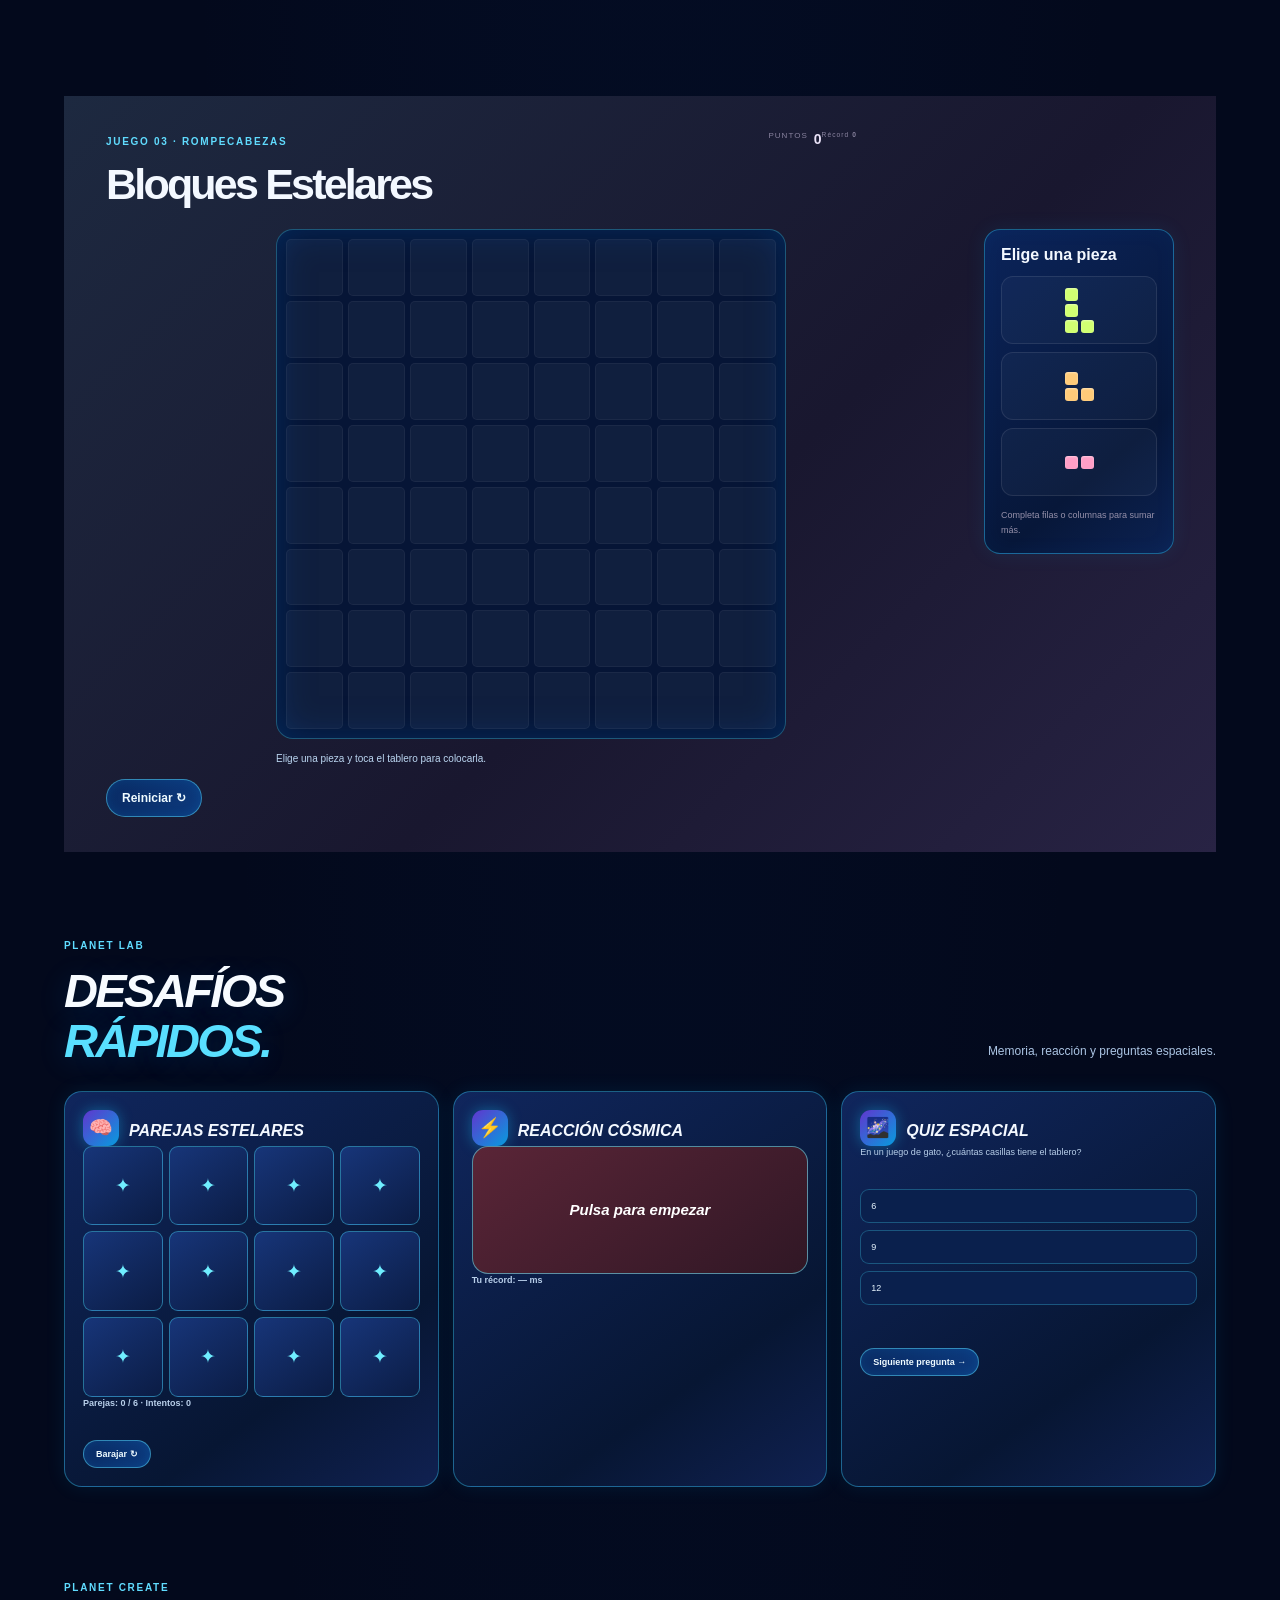
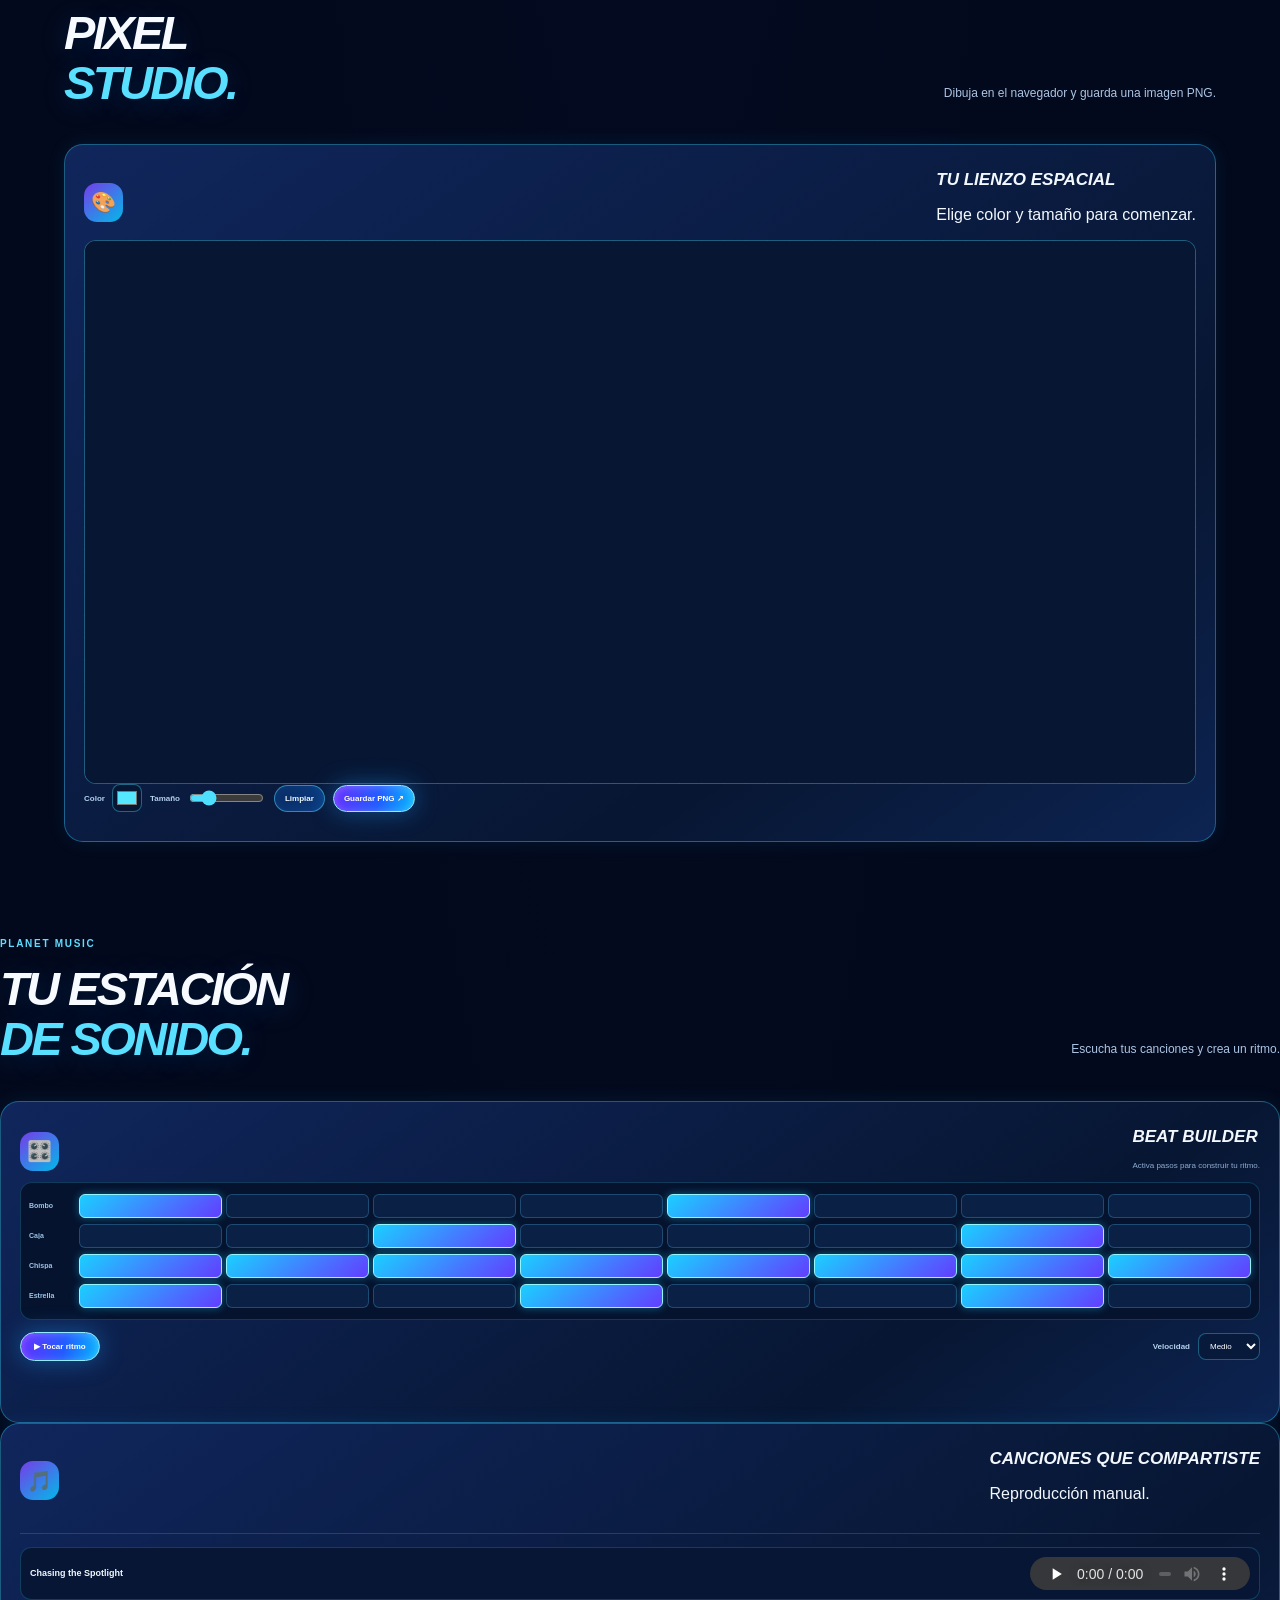
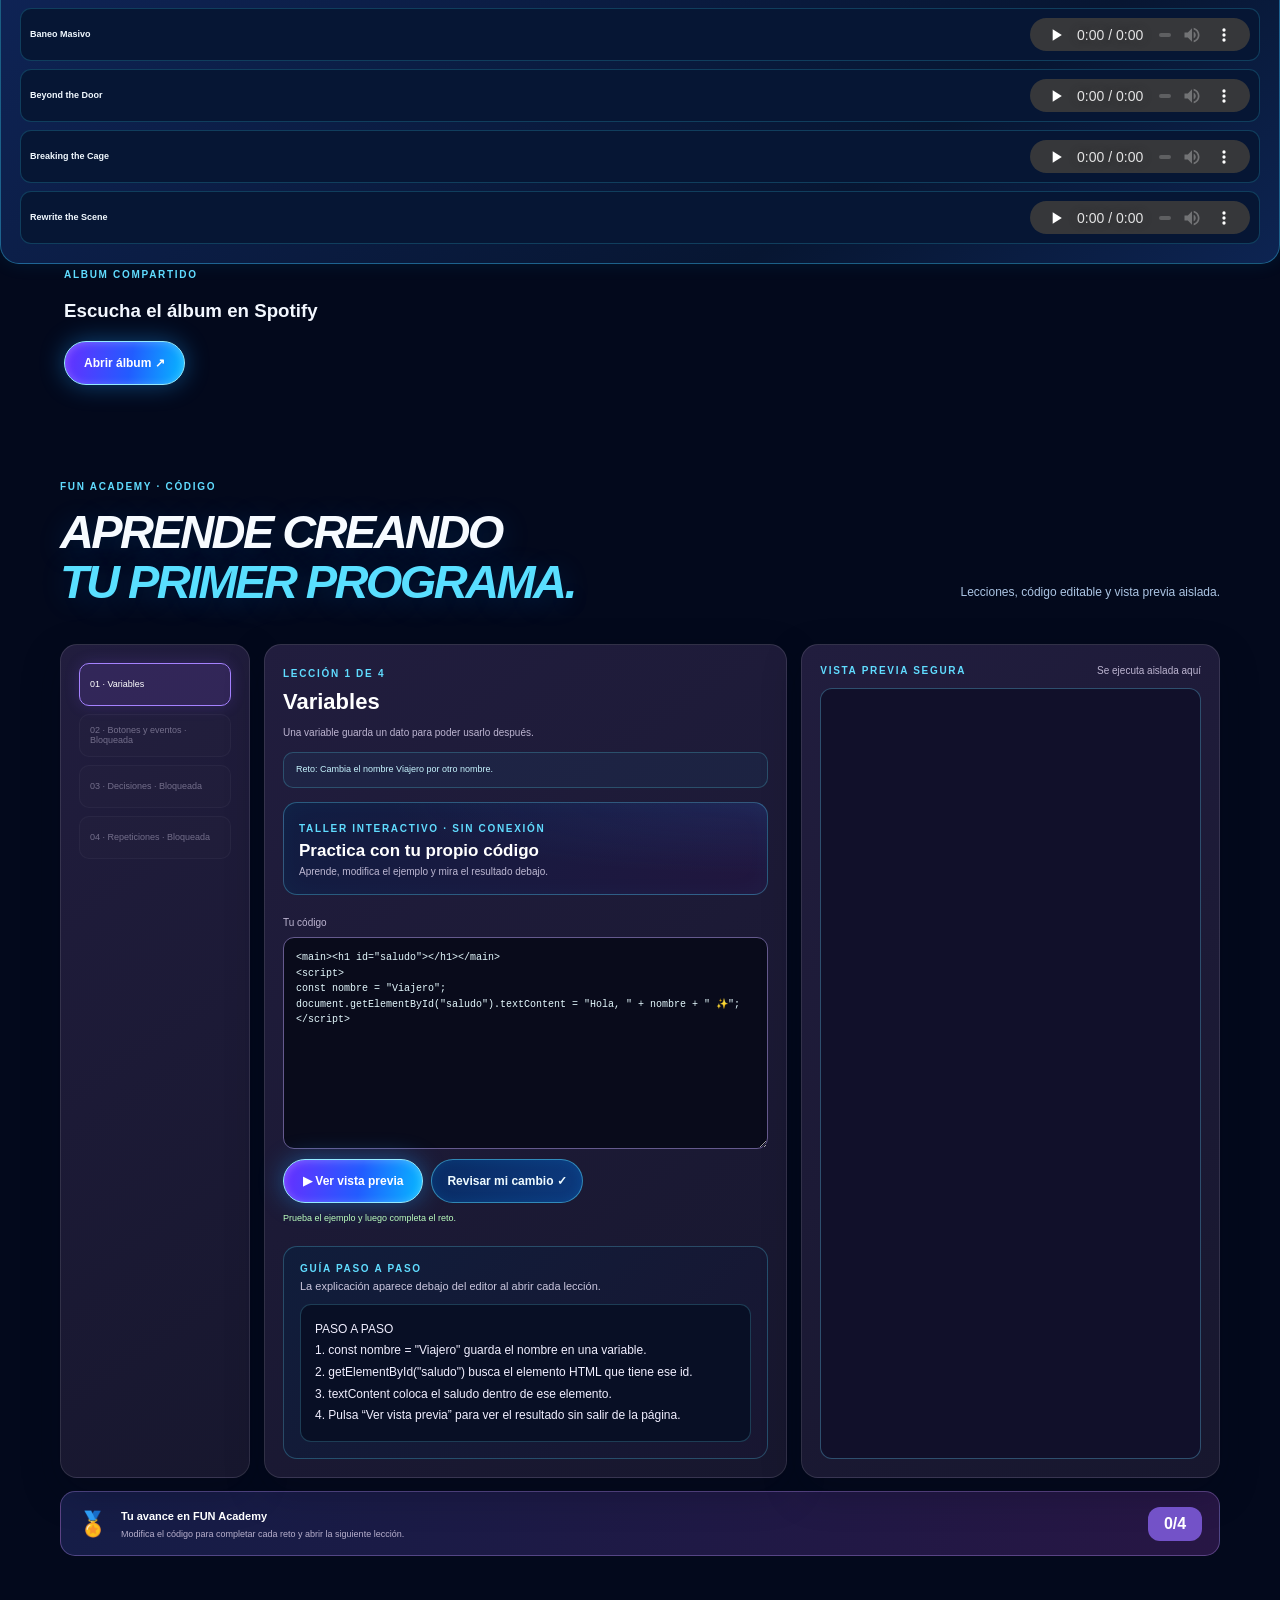
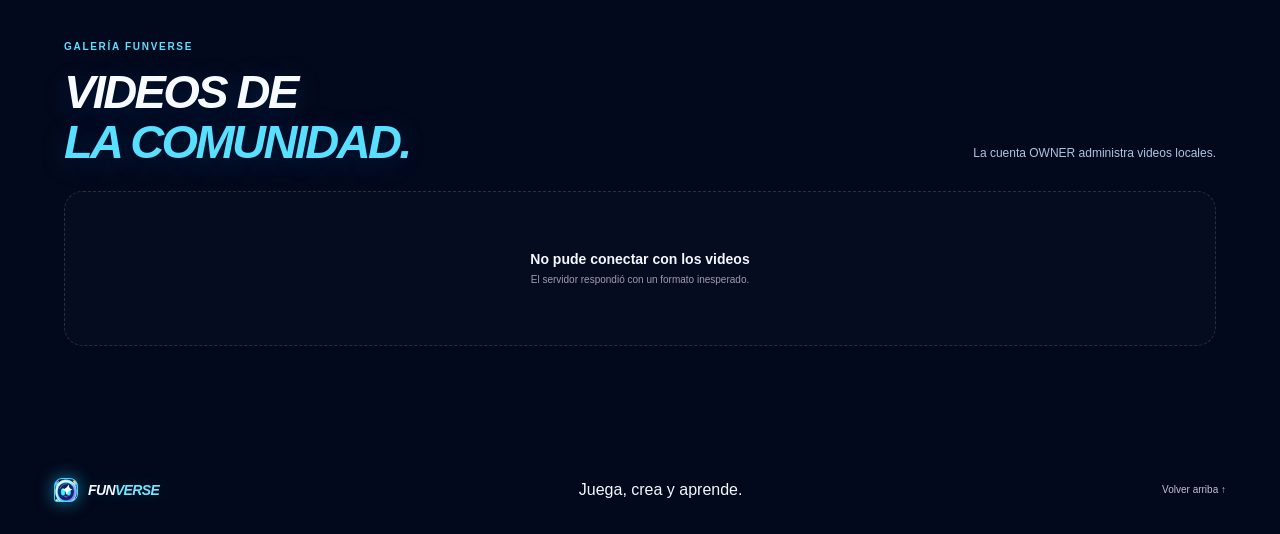
==== commit fa65ed44: "Fix game startup and verification-code login" ====
--- a/index.html
+++ b/index.html
@@ -24,5 +24,5 @@
 <section class="video-section section-wrap" id="videos"><div class="section-heading"><div><div class="eyebrow">GALERÍA FUNVERSE</div><h2>Videos de<br><span>la comunidad.</span></h2></div><p>La cuenta OWNER administra videos locales.</p></div><div class="video-admin" id="video-admin" hidden><div><b>Subir un video</b><small>MP4, WebM o MOV · hasta 300 MB</small></div><label class="button button-primary upload-button" for="video-file">Elegir video ↗</label><input id="video-file" type="file" accept="video/mp4,video/webm,video/quicktime" hidden><span id="upload-status" role="status"></span></div><div class="video-grid" id="video-grid"></div></section>
 
 </main><footer class="footer"><a class="brand" href="#inicio"><span class="brand-mark">✦</span><span>FUN<span class="brand-light">VERSE</span></span></a><span>Juega, crea y aprende.</span><a class="back-top" href="#inicio">Volver arriba ↑</a></footer>
-<dialog class="account-dialog" id="account-dialog" aria-labelledby="account-title"><div class="account-dialog-head"><div><div class="eyebrow">ACCESO LOCAL Y PRIVADO</div><h2 id="account-title">Tu cuenta<br><span>FUNVERSE.</span></h2></div><button id="account-close" type="button" aria-label="Cerrar">×</button></div><p id="account-intro" class="account-intro">Inicia sesión o crea tu cuenta.</p><span class="account-role" id="account-role" hidden></span><form id="setup-form" class="account-form" hidden><label>Correo<input name="email" type="email" autocomplete="email" required></label><label>Contraseña OWNER<input name="password" type="password" autocomplete="new-password" minlength="12" required></label><p>Usa una contraseña nueva y larga.</p><button class="button button-primary" type="submit">Crear OWNER</button></form><form id="login-form" class="account-form" hidden><label>Correo<input name="email" type="email" autocomplete="username" required></label><label>Contraseña<input name="password" type="password" autocomplete="current-password" required></label><button class="button button-primary" type="submit">Iniciar sesión</button><button class="account-link" id="show-register" type="button">Crear cuenta personal</button></form><form id="register-form" class="account-form" hidden><label>Correo<input name="email" type="email" autocomplete="email" required></label><label>Contraseña<input name="password" type="password" autocomplete="new-password" minlength="8" required></label><button class="button button-primary" type="submit">Crear cuenta</button><button class="account-link" id="show-login" type="button">Ya tengo cuenta</button></form><section class="owner-panel" id="owner-panel" hidden><p>Sesión activa: <b id="owner-email"></b></p><div class="profile-editor"><img id="profile-avatar-preview" src="/assets/funverse-astronaut.svg" alt=""><label>Nombre visible<input id="profile-display-name" maxlength="40" autocomplete="nickname"></label><label>Foto de perfil<input id="profile-avatar-file" type="file" accept="image/png,image/jpeg,image/webp"></label><button class="button button-quiet" id="profile-save" type="button">Guardar perfil</button><small id="profile-status"></small></div><nav class="owner-shortcuts"><a class="button button-primary" id="owner-admin-link" href="/admin.html" hidden>Panel exclusivo OWNER ↗</a><button class="button button-quiet" id="logout-button" type="button">Cerrar sesión</button></nav><p class="mail-setup-note" id="mail-setup-note" hidden>Configura el correo de avisos.</p><section class="owner-event-tools" id="owner-event-tools" hidden><div class="owner-tools-heading"><b>Admin Abuse · eventos</b><span>Solo OWNER</span></div><label>Duración<select id="owner-event-duration"><option value="30">30 minutos</option><option value="60" selected>60 minutos</option><option value="90">90 minutos</option></select></label><label>Efecto<select id="owner-event-effect"><option value="confetti">Lluvia de confeti</option><option value="rainbow">Mundo arcoíris</option><option value="big-head">Cabezas grandes</option><option value="spotlight">Luces de fiesta</option><option value="low-gravity">Gravedad lunar</option><option value="super-speed">Supervelocidad</option><option value="giant">Modo gigante</option><option value="mini">Modo mini</option><option value="meteor">Lluvia de meteoros</option><option value="bouncy">Mundo saltarín</option><option value="ufo">Visita OVNI</option><option value="pet-parade">Desfile de mascotas</option><option value="reverse-gravity">Gravedad invertida</option><option value="party-chaos">Caos de fiesta</option><option value="points-rain">Lluvia de puntos</option></select></label><p id="owner-event-status" role="status"></p><button class="button button-primary" id="owner-event-run" type="button">Iniciar ahora ✦</button><button class="button button-quiet" id="owner-event-toggle" type="button">Pausar horario</button><button class="button button-quiet" id="owner-event-save" type="button">Guardar ajustes</button><div class="owner-announcement"><div><b>Mensaje global de DANZOK</b><span>Aparece 10 segundos.</span></div><label for="owner-announcement-body">Mensaje<textarea id="owner-announcement-body" rows="2" maxlength="260" placeholder="Escribe un anuncio…"></textarea></label><div class="owner-announcement-actions"><button class="button button-primary" id="owner-announcement-publish" type="button">Publicar</button><button class="button button-quiet" id="owner-announcement-clear" type="button">Retirar</button></div><small id="owner-announcement-status" role="status"></small></div></section></section><p class="account-message" id="account-message" role="status" aria-live="polite"></p></dialog>
+<dialog class="account-dialog" id="account-dialog" aria-labelledby="account-title"><div class="account-dialog-head"><div><div class="eyebrow">ACCESO LOCAL Y PRIVADO</div><h2 id="account-title">Tu cuenta<br><span>FUNVERSE.</span></h2></div><button id="account-close" type="button" aria-label="Cerrar">×</button></div><p id="account-intro" class="account-intro">Inicia sesión o crea tu cuenta.</p><span class="account-role" id="account-role" hidden></span><form id="setup-form" class="account-form" hidden><label>Correo<input name="email" type="email" autocomplete="email" required></label><label>Contraseña OWNER<input name="password" type="password" autocomplete="new-password" minlength="12" required></label><p>Usa una contraseña nueva y larga.</p><button class="button button-primary" type="submit">Crear OWNER</button></form><form id="login-form" class="account-form" hidden><label>Correo<input name="email" type="email" autocomplete="username" required></label><label>Contraseña<input name="password" type="password" autocomplete="current-password" required></label><div class="account-otp-row" id="login-otp-row" hidden><label for="login-otp">Código de verificación<input id="login-otp" name="otp" type="text" inputmode="numeric" autocomplete="one-time-code" maxlength="6" pattern="[0-9]{6}" placeholder="000000"></label><small>Escribe los 6 dígitos que te enviaron por correo o en tu app de autenticación.</small></div><button class="button button-primary" type="submit">Iniciar sesión</button><button class="account-link" id="show-register" type="button">Crear cuenta personal</button></form><form id="register-form" class="account-form" hidden><label>Correo<input name="email" type="email" autocomplete="email" required></label><label>Contraseña<input name="password" type="password" autocomplete="new-password" minlength="8" required></label><button class="button button-primary" type="submit">Crear cuenta</button><button class="account-link" id="show-login" type="button">Ya tengo cuenta</button></form><section class="owner-panel" id="owner-panel" hidden><p>Sesión activa: <b id="owner-email"></b></p><div class="profile-editor"><img id="profile-avatar-preview" src="/assets/funverse-astronaut.svg" alt=""><label>Nombre visible<input id="profile-display-name" maxlength="40" autocomplete="nickname"></label><label>Foto de perfil<input id="profile-avatar-file" type="file" accept="image/png,image/jpeg,image/webp"></label><button class="button button-quiet" id="profile-save" type="button">Guardar perfil</button><small id="profile-status"></small></div><nav class="owner-shortcuts"><a class="button button-primary" id="owner-admin-link" href="/admin.html" hidden>Panel exclusivo OWNER ↗</a><button class="button button-quiet" id="logout-button" type="button">Cerrar sesión</button></nav><p class="mail-setup-note" id="mail-setup-note" hidden>Configura el correo de avisos.</p><section class="owner-event-tools" id="owner-event-tools" hidden><div class="owner-tools-heading"><b>Admin Abuse · eventos</b><span>Solo OWNER</span></div><label>Duración<select id="owner-event-duration"><option value="30">30 minutos</option><option value="60" selected>60 minutos</option><option value="90">90 minutos</option></select></label><label>Efecto<select id="owner-event-effect"><option value="confetti">Lluvia de confeti</option><option value="rainbow">Mundo arcoíris</option><option value="big-head">Cabezas grandes</option><option value="spotlight">Luces de fiesta</option><option value="low-gravity">Gravedad lunar</option><option value="super-speed">Supervelocidad</option><option value="giant">Modo gigante</option><option value="mini">Modo mini</option><option value="meteor">Lluvia de meteoros</option><option value="bouncy">Mundo saltarín</option><option value="ufo">Visita OVNI</option><option value="pet-parade">Desfile de mascotas</option><option value="reverse-gravity">Gravedad invertida</option><option value="party-chaos">Caos de fiesta</option><option value="points-rain">Lluvia de puntos</option></select></label><p id="owner-event-status" role="status"></p><button class="button button-primary" id="owner-event-run" type="button">Iniciar ahora ✦</button><button class="button button-quiet" id="owner-event-toggle" type="button">Pausar horario</button><button class="button button-quiet" id="owner-event-save" type="button">Guardar ajustes</button><div class="owner-announcement"><div><b>Mensaje global de DANZOK</b><span>Aparece 10 segundos.</span></div><label for="owner-announcement-body">Mensaje<textarea id="owner-announcement-body" rows="2" maxlength="260" placeholder="Escribe un anuncio…"></textarea></label><div class="owner-announcement-actions"><button class="button button-primary" id="owner-announcement-publish" type="button">Publicar</button><button class="button button-quiet" id="owner-announcement-clear" type="button">Retirar</button></div><small id="owner-announcement-status" role="status"></small></div></section></section><p class="account-message" id="account-message" role="status" aria-live="polite"></p></dialog>
 </div></body></html>
--- a/style.css
+++ b/style.css
@@ -212,3 +212,5 @@
 #coding-progress-card > span:last-child { min-width: 54px; padding: 8px 10px; border-radius: 12px; text-align: center; color: #fff; background: #7352c8; font-weight: 800; }
 
 .season-active-events{display:grid;gap:8px;margin:12px 0;padding:12px 14px;border:1px solid #53dcff72;border-radius:14px;background:linear-gradient(110deg,#0b2868,#291b68);color:#d9f5ff;font-size:11px}.season-active-badges{display:flex;flex-wrap:wrap;gap:7px}.season-active-badge{padding:6px 10px;border:1px solid #9b83ff80;border-radius:20px;background:#081b44;color:#fff;font-size:10px}.event-music-control{position:fixed;right:14px;bottom:14px;z-index:31;display:flex;align-items:center;gap:10px;max-width:calc(100vw - 24px);padding:8px 11px;border:1px solid #69eaff;border-radius:20px;background:linear-gradient(110deg,#082856f2,#402b8cf2);box-shadow:0 0 20px #1ccfff61;color:#fff;font-size:10px;backdrop-filter:blur(12px)}.event-music-control[hidden]{display:none!important}.event-music-control>span{overflow:hidden;text-overflow:ellipsis;white-space:nowrap}.event-music-control button{flex:0 0 auto;padding:6px 9px;border:1px solid #74efff;border-radius:14px;background:#0d5b9c;color:#fff;font:800 10px var(--font-display);cursor:pointer}.event-music-control button:hover{background:#613bb5}@media(max-width:650px){.event-music-control{right:8px;bottom:8px;font-size:9px}.event-music-control button{font-size:9px}}
+
+.account-otp-row{display:grid;gap:7px;padding:11px 12px;border:1px solid #3ecfff48;border-radius:11px;background:#071a3d}.account-otp-row small{color:#abc8e9;font-size:9px;line-height:1.5}.account-otp-row input{letter-spacing:.22em;font-variant-numeric:tabular-nums}
